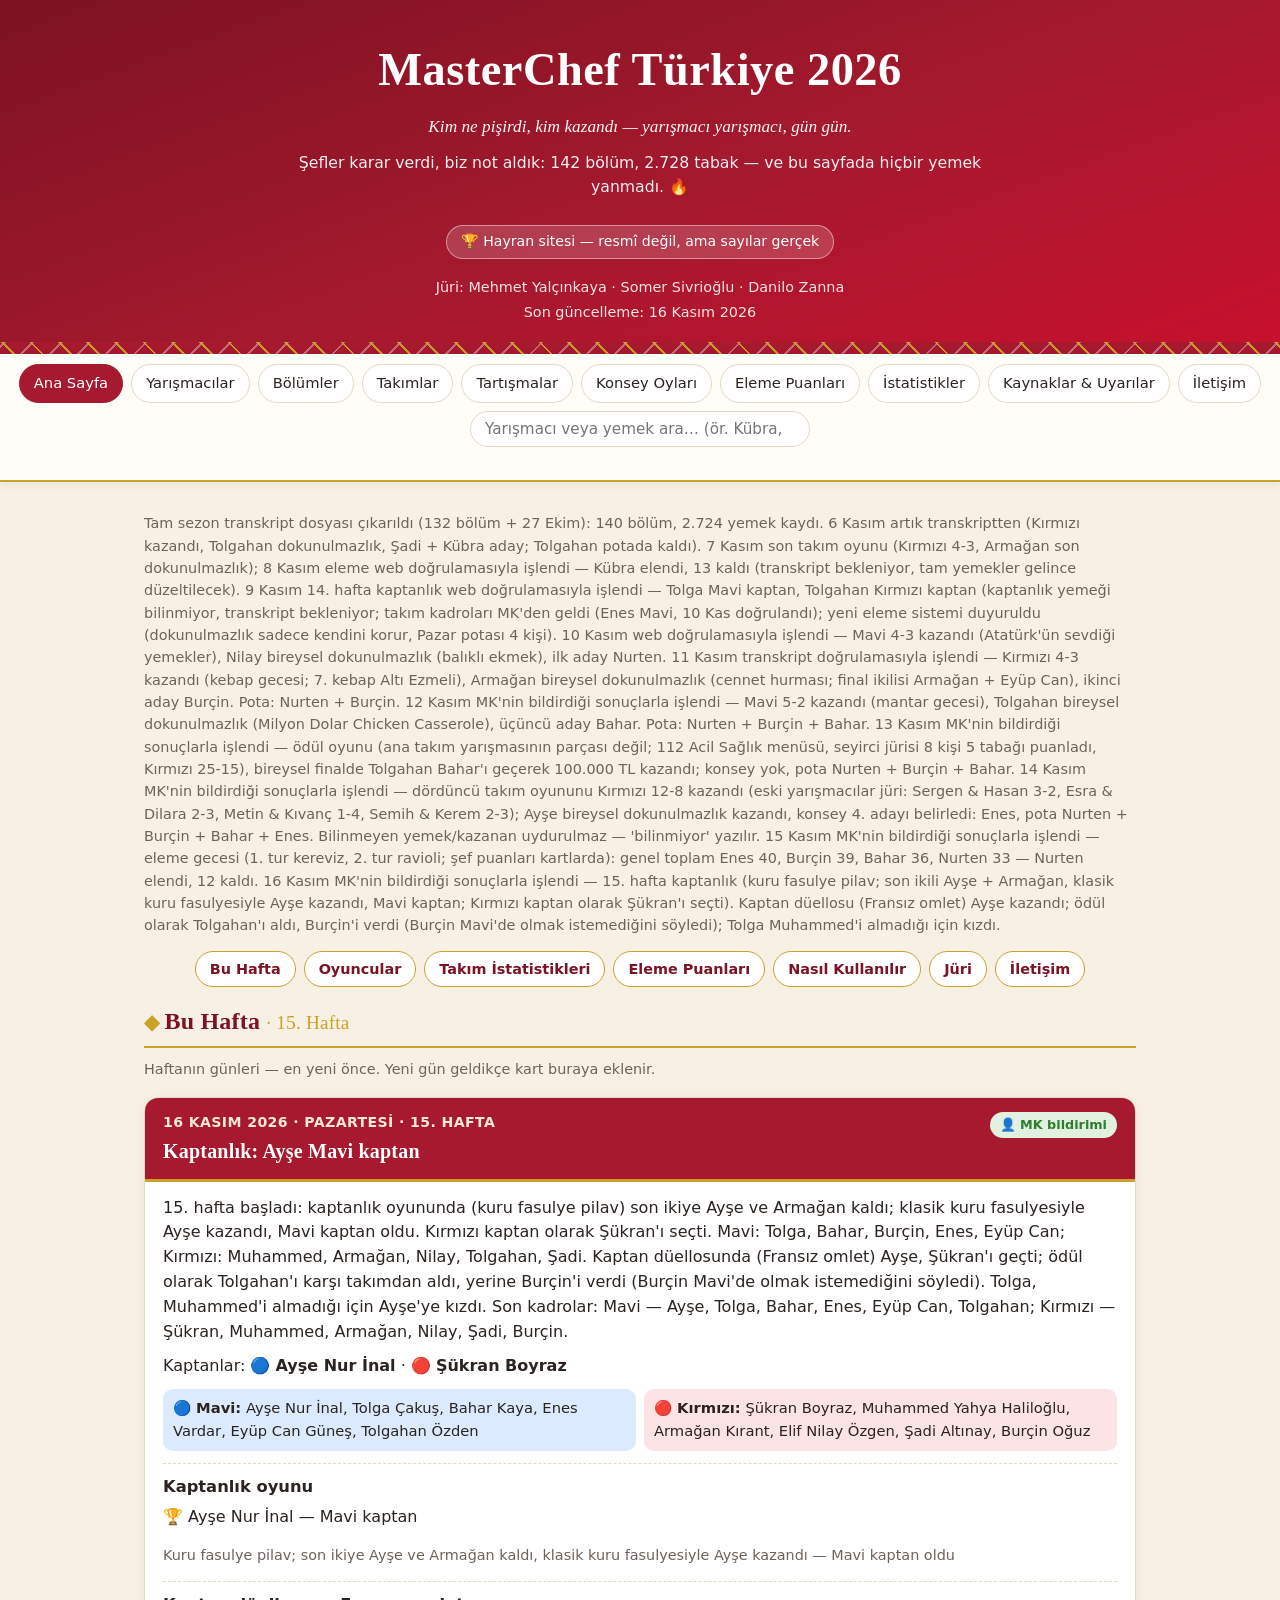
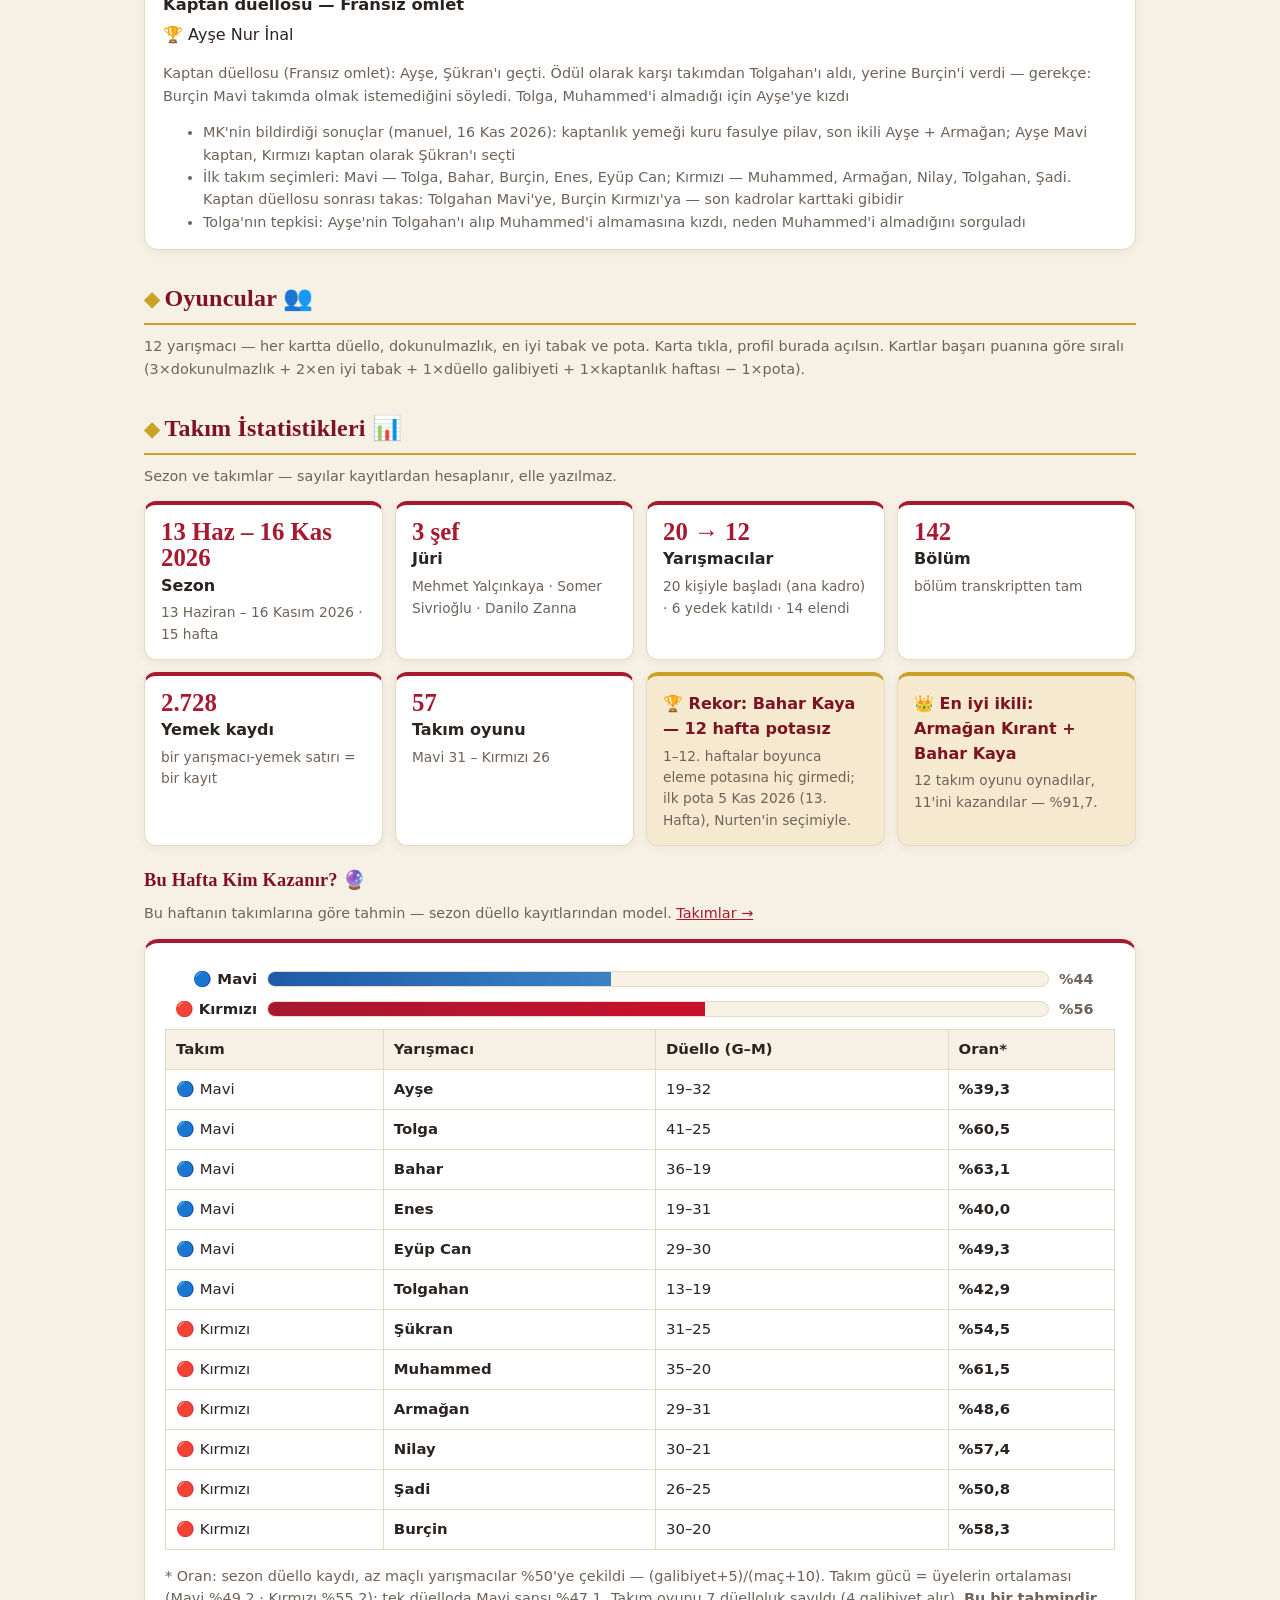
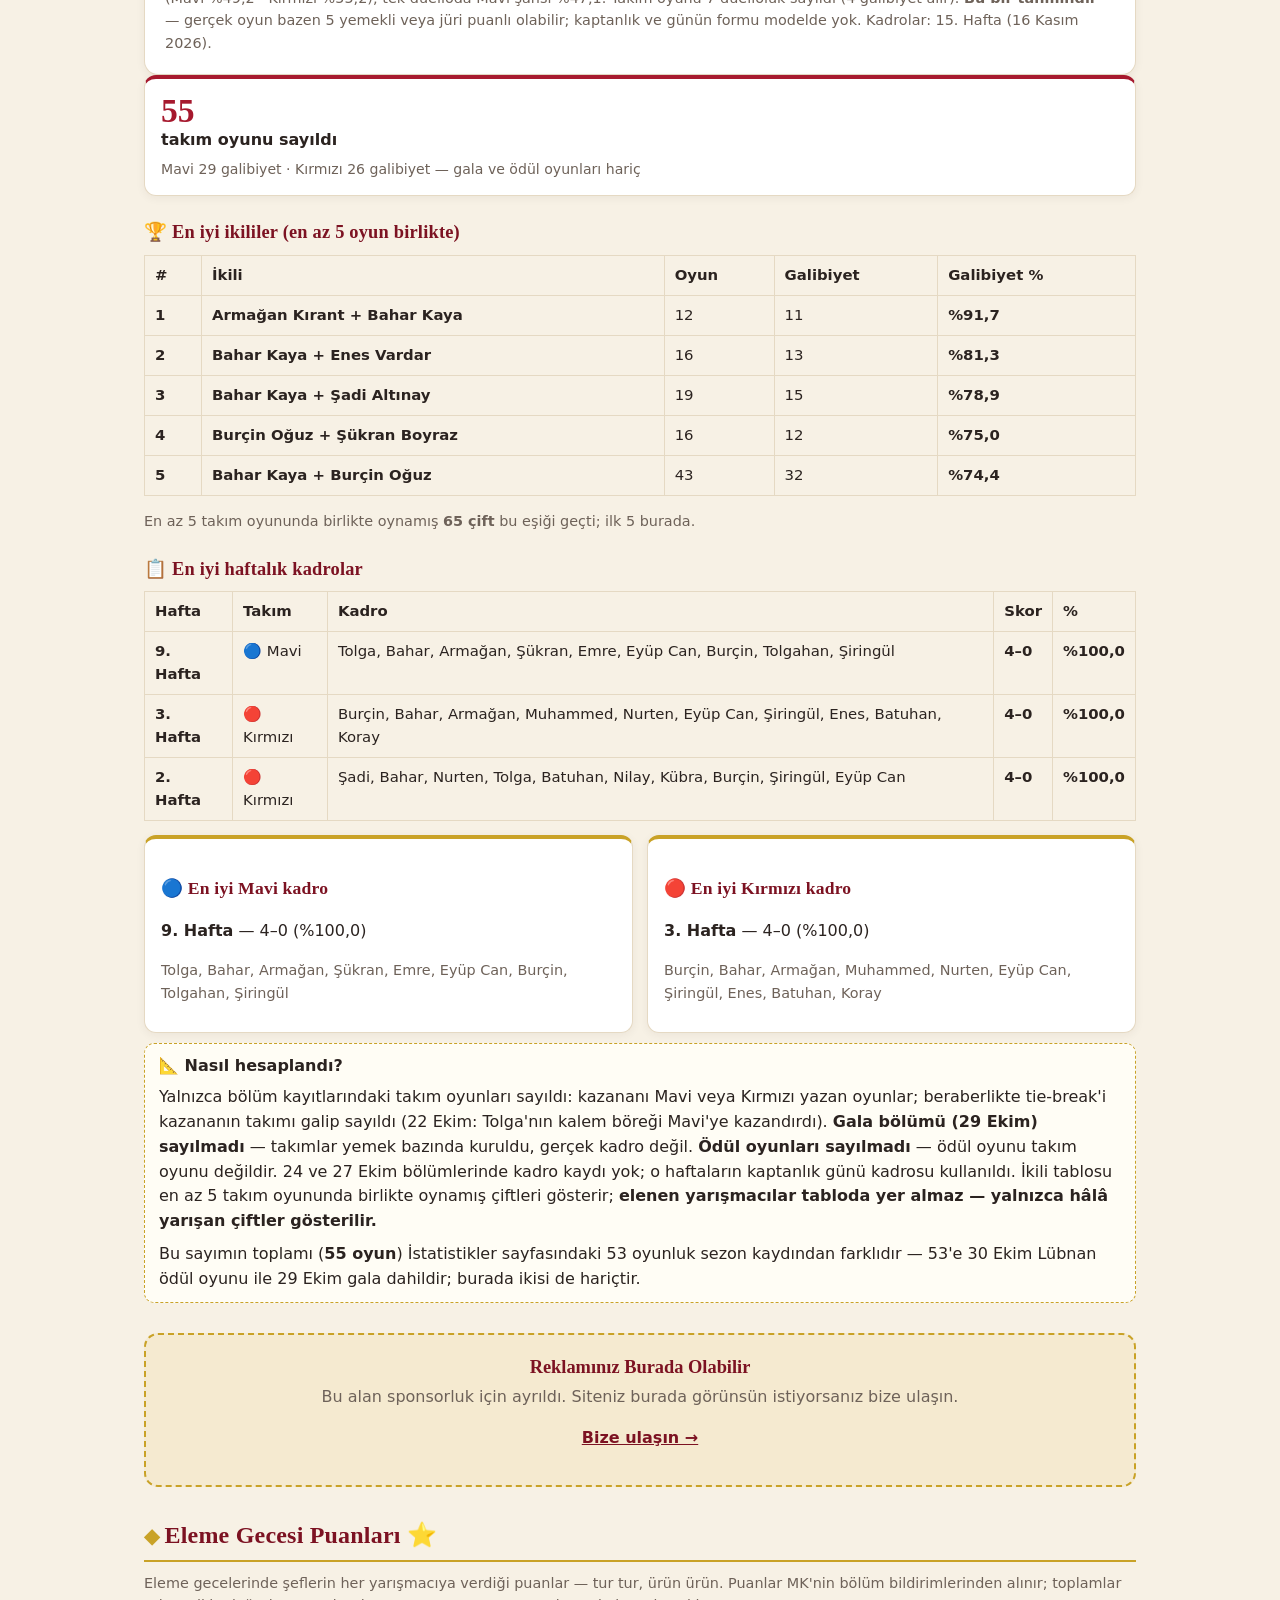
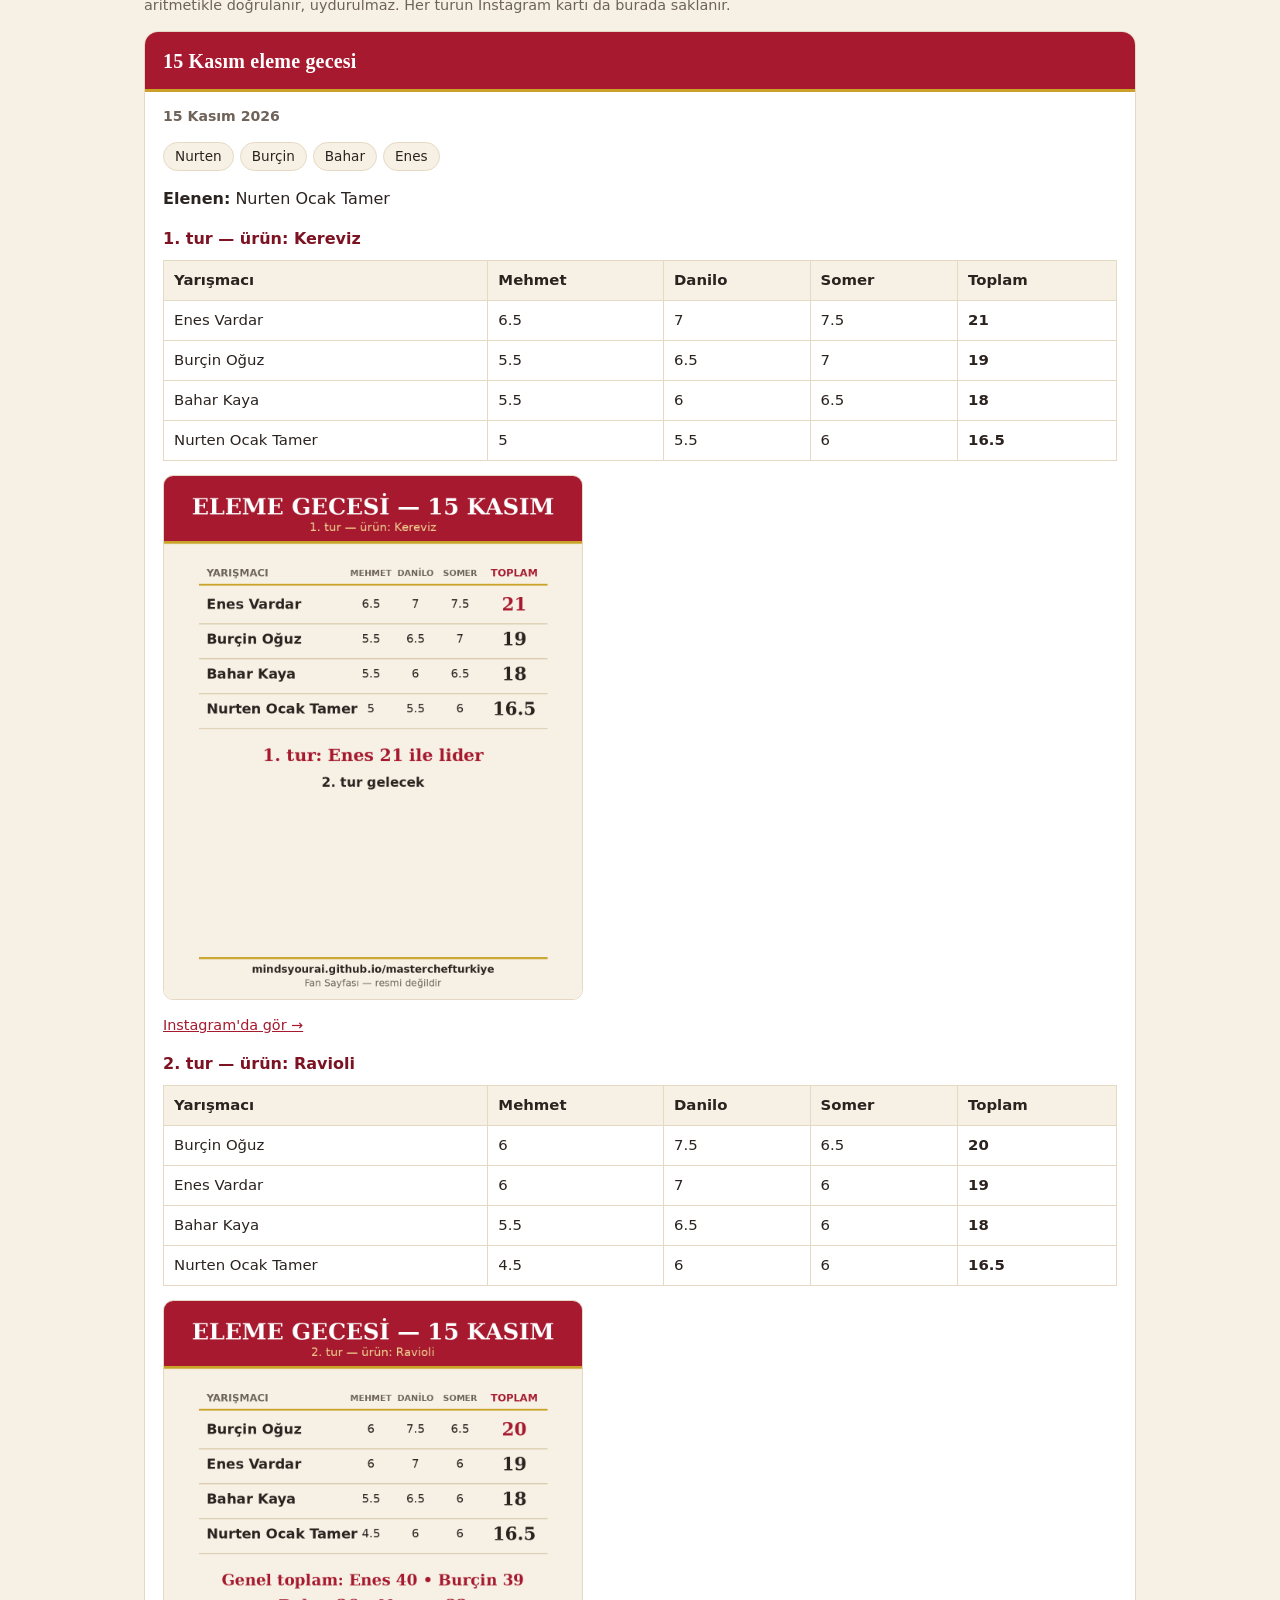
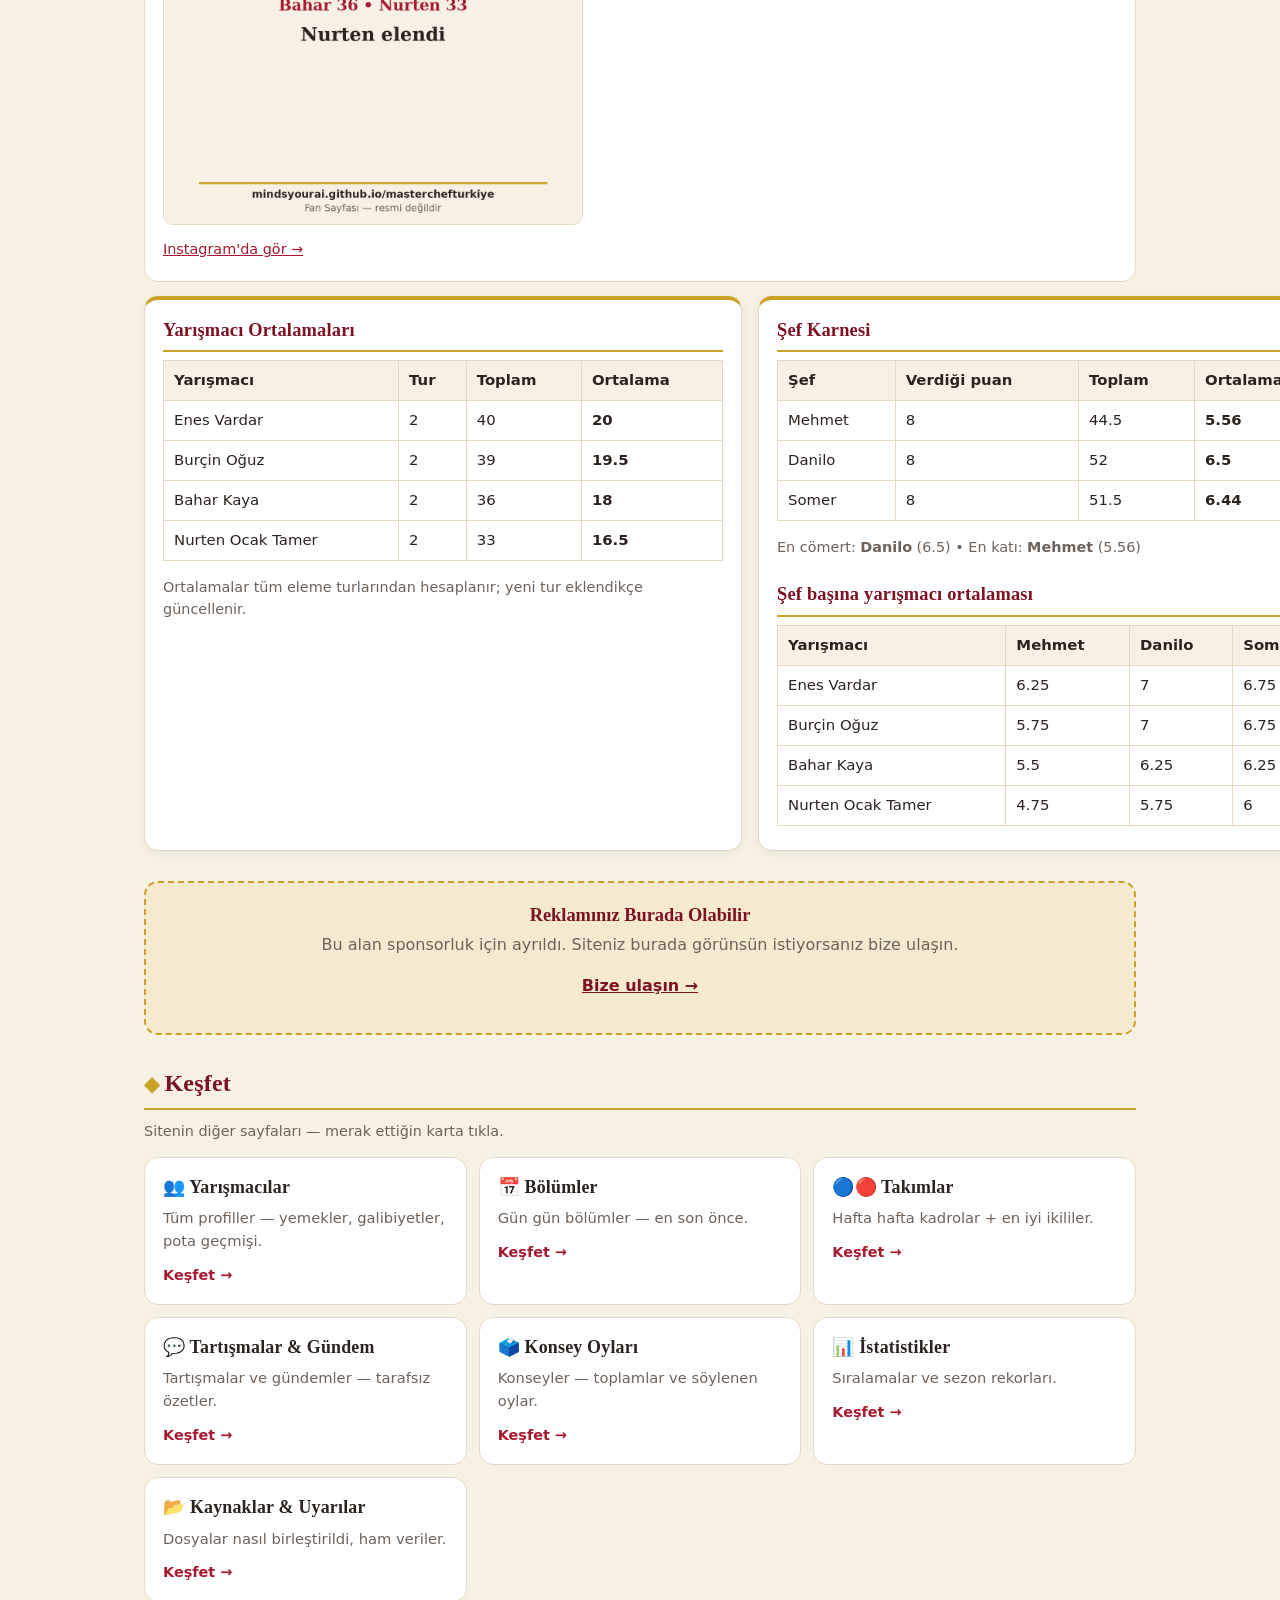
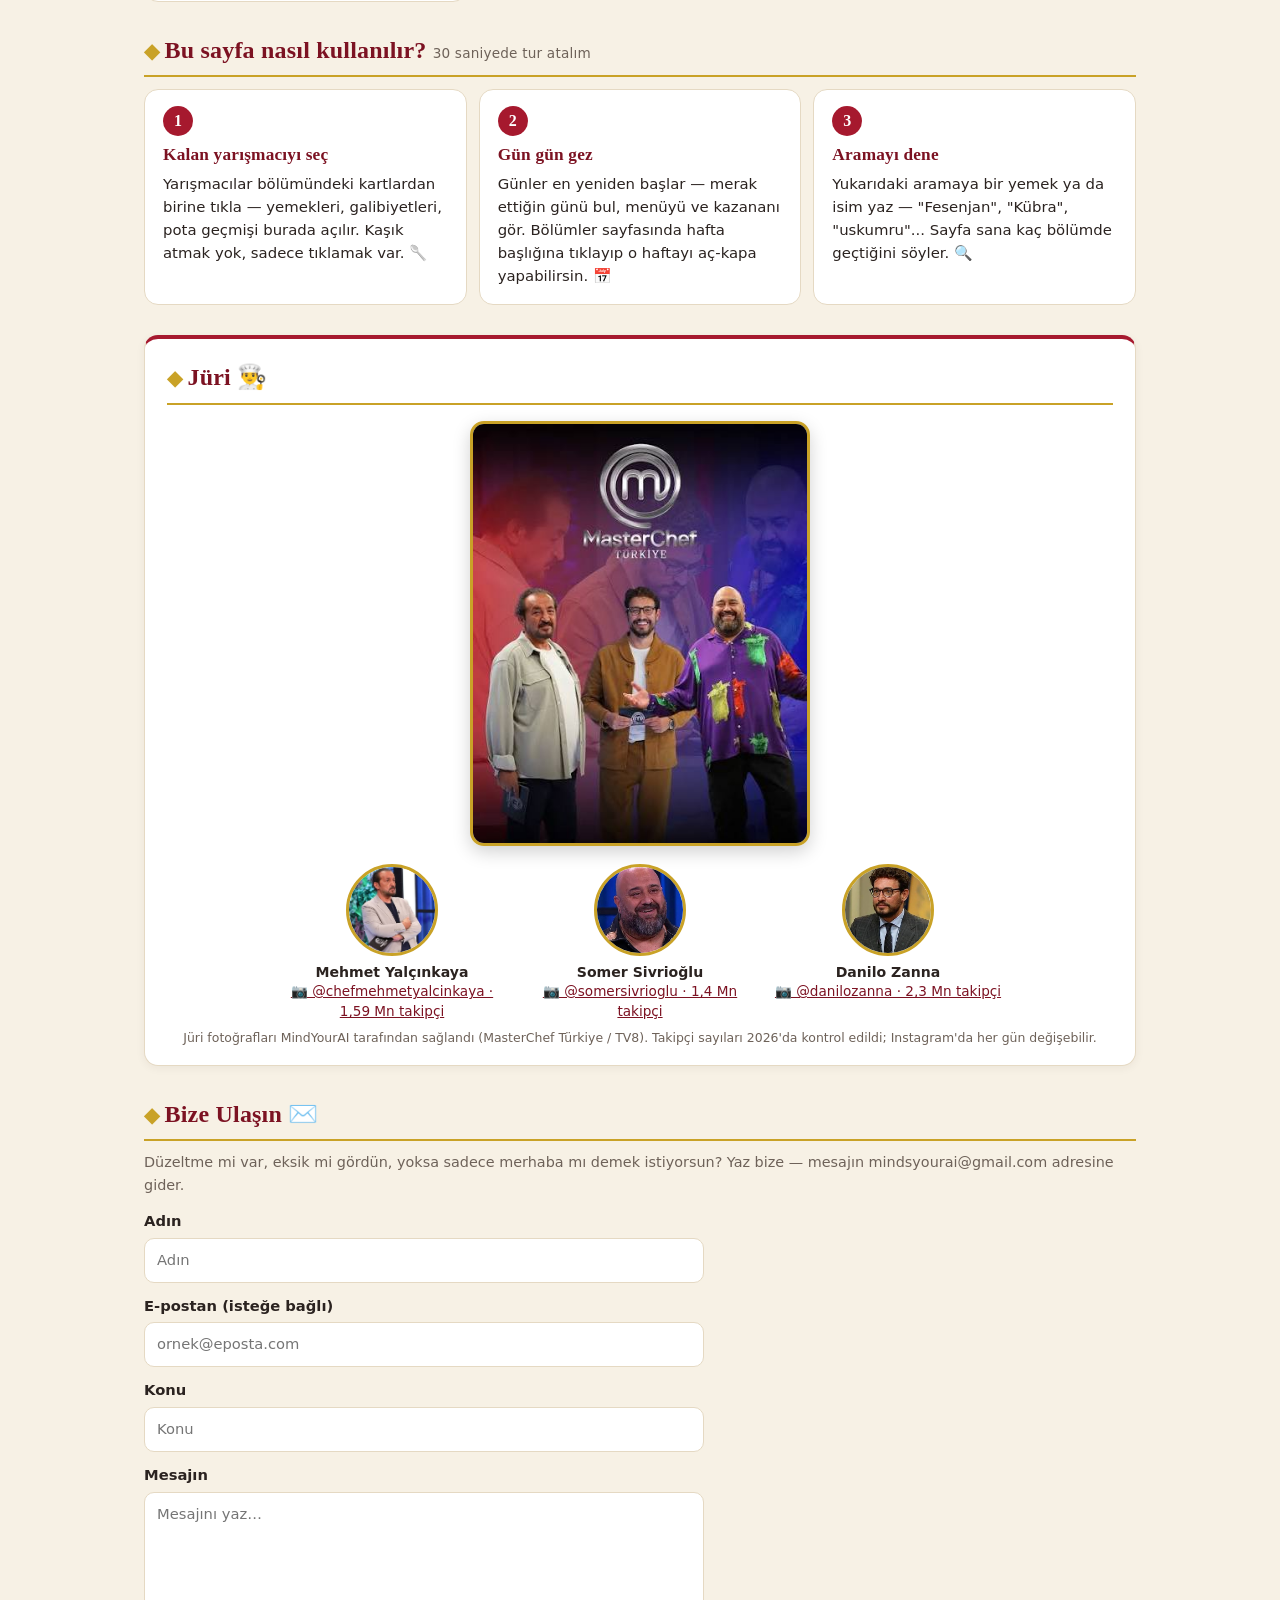
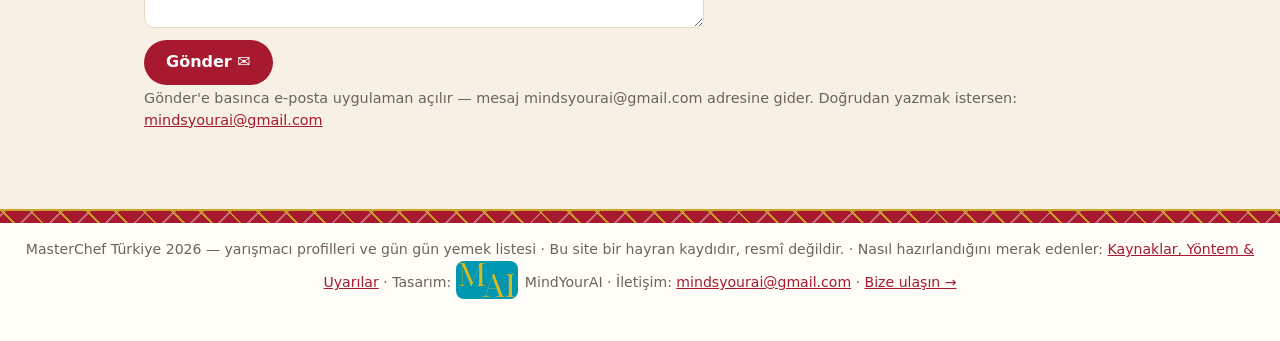
==== index.html @ f842344a "Homepage: three parts — current-week cards, player cards (one per player), team stats" ====
<!DOCTYPE html>
<html lang="tr">
<head>
<meta charset="UTF-8">
<meta name="viewport" content="width=device-width, initial-scale=1.0">
<title>MasterChef Türkiye 2026 — Ana Sayfa</title>
<meta name="description" content="MasterChef Türkiye 2026 hayran sitesi: yarışmacı profilleri, gün gün yemek listesi, takım kombinasyonları, tartışmalar, konsey oyları ve istatistikler.">
<link rel="icon" type="image/png" href="images/mindyourai-logo.png">
<link rel="stylesheet" href="styles.css">
</head>
<body>
<header class="hero">
  <h1>MasterChef Türkiye 2026</h1>
  <p class="tagline">Kim ne pişirdi, kim kazandı — yarışmacı yarışmacı, gün gün.</p>
  <p class="hero-joke">Şefler karar verdi, biz not aldık: 142 bölüm, 2.728 tabak — ve bu sayfada hiçbir yemek yanmadı. 🔥</p>
  <p><span class="fan-badge">🏆 Hayran sitesi — resmî değil, ama sayılar gerçek</span></p>
  <p class="meta">Jüri: Mehmet Yalçınkaya · Somer Sivrioğlu · Danilo Zanna<br><span id="updated">Son güncelleme: 9 Kasım 2026</span></p>
  <div class="kilim" aria-hidden="true"></div>
</header>
<nav class="sticky" aria-label="Sayfa gezinmesi">
  <a href="index.html" class="active">Ana Sayfa</a>
  <a href="yarismacilar.html">Yarışmacılar</a>
  <a href="bolumler.html">Bölümler</a>
  <a href="takimlar.html">Takımlar</a>
  <a href="tartismalar.html">Tartışmalar</a>
  <a href="konsey.html">Konsey Oyları</a>
  <a href="index.html#eleme-section">Eleme Puanları</a>
  <a href="istatistikler.html">İstatistikler</a>
  <a href="kaynaklar.html">Kaynaklar &amp; Uyarılar</a>
  <a href="index.html#iletisim">İletişim</a>
  <input type="search" id="search" placeholder="Yarışmacı veya yemek ara… (ör. Kübra, uskumru, Fesenjan)" aria-label="Yarışmacı veya yemek ara">
  <span class="search-info" id="search-info"></span>
</nav>
<main>
  <p class="note" id="site-note"></p>
  <p class="no-results" id="no-results" hidden>Aradığın şey bulunamadı — ya şefler henüz tatmadı, ya da yazımı farklı. Bir de "uskumru" yazmayı dene, o hep bulunuyor. 🍽️</p>

  <nav class="page-jump" aria-label="Sayfa içi gezinme">
    <a href="#week-current-section">Bu Hafta</a>
    <a href="#players-section">Oyuncular</a>
    <a href="#team-stats-section">Takım İstatistikleri</a>
    <a href="#eleme-section">Eleme Puanları</a>
    <a href="#nasil-kullanilir">Nasıl Kullanılır</a>
    <a href="#juri">Jüri</a>
    <a href="#iletisim">İletişim</a>
  </nav>
  <section id="week-current-section" aria-label="Bu hafta">
    <h2>Bu Hafta <span class="week-label" id="week-current-label"></span></h2>
    <p class="note">Haftanın günleri — en yeni önce. Yeni gün geldikçe kart buraya eklenir.</p>
    <div class="week-row" id="week-current"></div>
  </section>
  <section id="players-section">
    <h2>Oyuncular 👥</h2>
    <p class="note"><span id="players-count">12</span> yarışmacı — her kartta düello, dokunulmazlık, en iyi tabak ve pota. Karta tıkla, profil burada açılsın. Kartlar başarı puanına göre sıralı (3×dokunulmazlık + 2×en iyi tabak + 1×düello galibiyeti + 1×kaptanlık haftası − 1×pota).</p>
    <div class="players-grid" id="players-grid"></div>
    <div id="contestant-detail" class="detail-panel" hidden></div>
  </section>
  <section id="team-stats-section">
    <h2>Takım İstatistikleri 📊</h2>
    <p class="note">Sezon ve takımlar — sayılar kayıtlardan hesaplanır, elle yazılmaz.</p>
    <div class="season-grid" id="season-band-grid"></div>
    <h3>Bu Hafta Kim Kazanır? 🔮</h3>
    <p class="note">Bu haftanın takımlarına göre tahmin — sezon düello kayıtlarından model. <a href="takimlar.html">Takımlar →</a></p>
    <div id="week-prediction"></div>
    <div id="team-combos"></div>
  </section>
  <section class="ad-slot" aria-label="Reklam alanı">
    <p class="ad-title">Reklamınız Burada Olabilir</p>
    <p class="ad-text">Bu alan sponsorluk için ayrıldı. Siteniz burada görünsün istiyorsanız bize ulaşın.</p>
    <p><a class="ad-cta" href="#iletisim">Bize ulaşın →</a></p>
  </section>
  <section id="eleme-section">
    <h2>Eleme Gecesi Puanları ⭐</h2>
    <p class="note">Eleme gecelerinde şeflerin her yarışmacıya verdiği puanlar — tur tur, ürün ürün. Puanlar MK'nin bölüm bildirimlerinden alınır; toplamlar aritmetikle doğrulanır, uydurulmaz. Her turun Instagram kartı da burada saklanır.</p>
    <div id="eleme-nights"></div>
    <div class="eleme-cards" id="eleme-cards">
      <div class="eleme-stat-card" id="eleme-players"></div>
      <div class="eleme-stat-card" id="eleme-chefs"></div>
    </div>
  </section>
  <section class="ad-slot" aria-label="Reklam alanı">
    <p class="ad-title">Reklamınız Burada Olabilir</p>
    <p class="ad-text">Bu alan sponsorluk için ayrıldı. Siteniz burada görünsün istiyorsanız bize ulaşın.</p>
    <p><a class="ad-cta" href="#iletisim">Bize ulaşın →</a></p>
  </section>

  <section id="explore">
    <h2>Keşfet</h2>
    <p class="note">Sitenin diğer sayfaları — merak ettiğin karta tıkla.</p>
    <div class="page-links" id="page-links">
      <a class="page-card" href="yarismacilar.html" data-search="yarışmacılar yarışmacı profil önlük kadro"><h3>👥 Yarışmacılar</h3><p>Tüm profiller — yemekler, galibiyetler, pota geçmişi.</p><span class="page-link-arrow">Keşfet →</span></a>
      <a class="page-card" href="bolumler.html" data-search="bölümler gün gün bölüm hafta menü"><h3>📅 Bölümler</h3><p>Gün gün bölümler — en son önce.</p><span class="page-link-arrow">Keşfet →</span></a>
      <a class="page-card" href="takimlar.html" data-search="takımlar kadro takım kombinasyon ikili mavi kırmızı"><h3>🔵🔴 Takımlar</h3><p>Hafta hafta kadrolar + en iyi ikililer.</p><span class="page-link-arrow">Keşfet →</span></a>
      <a class="page-card" href="tartismalar.html" data-search="tartışmalar gündem kavga"><h3>💬 Tartışmalar &amp; Gündem</h3><p>Tartışmalar ve gündemler — tarafsız özetler.</p><span class="page-link-arrow">Keşfet →</span></a>
      <a class="page-card" href="konsey.html" data-search="konsey oyları oy pusula aday"><h3>🗳️ Konsey Oyları</h3><p>Konseyler — toplamlar ve söylenen oylar.</p><span class="page-link-arrow">Keşfet →</span></a>
      <a class="page-card" href="istatistikler.html" data-search="istatistikler sıralama rekor düello"><h3>📊 İstatistikler</h3><p>Sıralamalar ve sezon rekorları.</p><span class="page-link-arrow">Keşfet →</span></a>
      <a class="page-card" href="kaynaklar.html" data-search="kaynaklar yöntem uyarı sorumluluk veri"><h3>📂 Kaynaklar &amp; Uyarılar</h3><p>Dosyalar nasıl birleştirildi, ham veriler.</p><span class="page-link-arrow">Keşfet →</span></a>
    </div>
  </section>

  <section class="howto" id="nasil-kullanilir" aria-label="Nasıl kullanılır">
    <h2 class="howto-title">Bu sayfa nasıl kullanılır? <span class="howto-sub">30 saniyede tur atalım</span></h2>
    <div class="howto-grid">
      <div class="howto-card"><span class="howto-num">1</span><h3>Kalan yarışmacıyı seç</h3><p>Yarışmacılar bölümündeki kartlardan birine tıkla — yemekleri, galibiyetleri, pota geçmişi burada açılır. Kaşık atmak yok, sadece tıklamak var. 🥄</p></div>
      <div class="howto-card"><span class="howto-num">2</span><h3>Gün gün gez</h3><p>Günler en yeniden başlar — merak ettiğin günü bul, menüyü ve kazananı gör. Bölümler sayfasında hafta başlığına tıklayıp o haftayı aç-kapa yapabilirsin. 📅</p></div>
      <div class="howto-card"><span class="howto-num">3</span><h3>Aramayı dene</h3><p>Yukarıdaki aramaya bir yemek ya da isim yaz — "Fesenjan", "Kübra", "uskumru"... Sayfa sana kaç bölümde geçtiğini söyler. 🔍</p></div>
    </div>
  </section>

  <section id="juri" aria-label="Jüri">
    <h2>Jüri 👨‍🍳</h2>
    <img class="hero-poster" src="images/masterchef-grup.jpg" alt="MasterChef Türkiye 2026 — üç jüri üyesi: Mehmet Yalçınkaya, Somer Sivrioğlu ve Danilo Zanna" loading="lazy">
    <div class="judges" aria-label="Jüri">
      <figure class="judge"><img src="images/mehmet-yalcinkaya.jpg" alt="Mehmet Yalçınkaya" loading="lazy"><figcaption>Mehmet Yalçınkaya<span class="judge-note"><a class="insta-link" href="https://www.instagram.com/chefmehmetyalcinkaya" target="_blank" rel="noopener">📷 @chefmehmetyalcinkaya · 1,59 Mn takipçi</a></span></figcaption></figure>
      <figure class="judge"><img src="images/somer-sivrioglu.jpg" alt="Somer Sivrioğlu" loading="lazy"><figcaption>Somer Sivrioğlu<span class="judge-note"><a class="insta-link" href="https://www.instagram.com/somersivrioglu" target="_blank" rel="noopener">📷 @somersivrioglu · 1,4 Mn takipçi</a></span></figcaption></figure>
      <figure class="judge"><img src="images/danilo-zanna.jpg" alt="Danilo Zanna" loading="lazy"><figcaption>Danilo Zanna<span class="judge-note"><a class="insta-link" href="https://www.instagram.com/danilozanna" target="_blank" rel="noopener">📷 @danilozanna · 2,3 Mn takipçi</a></span></figcaption></figure>
    </div>
    <p class="photo-credit">Jüri fotoğrafları MindYourAI tarafından sağlandı (MasterChef Türkiye / TV8). Takipçi sayıları 2026'da kontrol edildi; Instagram'da her gün değişebilir.</p>
  </section>

  <section id="iletisim" aria-label="İletişim">
    <h2>Bize Ulaşın ✉️</h2>
    <p class="note">Düzeltme mi var, eksik mi gördün, yoksa sadece merhaba mı demek istiyorsun? Yaz bize — mesajın mindsyourai@gmail.com adresine gider.</p>
    <form id="contact-form" class="contact-form">
      <label>Adın <input type="text" id="contact-name" required maxlength="80" placeholder="Adın"></label>
      <label>E-postan (isteğe bağlı) <input type="email" id="contact-email" maxlength="120" placeholder="ornek@eposta.com"></label>
      <label>Konu <input type="text" id="contact-subject" required maxlength="120" placeholder="Konu"></label>
      <label>Mesajın <textarea id="contact-message" required rows="5" maxlength="2000" placeholder="Mesajını yaz…"></textarea></label>
      <button type="submit" class="contact-submit">Gönder ✉️</button>
      <p class="note" id="contact-note" hidden></p>
    </form>
    <p class="note">Gönder'e basınca e-posta uygulaman açılır — mesaj mindsyourai@gmail.com adresine gider. Doğrudan yazmak istersen: <a href="mailto:mindsyourai@gmail.com">mindsyourai@gmail.com</a></p>
  </section>
</main>
<footer>
  <div class="kilim" aria-hidden="true"></div>
  <p>MasterChef Türkiye 2026 — yarışmacı profilleri ve gün gün yemek listesi · Bu site bir hayran kaydıdır, resmî değildir. · Nasıl hazırlandığını merak edenler: <a href="kaynaklar.html">Kaynaklar, Yöntem &amp; Uyarılar</a> · Tasarım: <img class="brand-logo" src="images/mindyourai-logo.png" alt="MindYourAI logosu"> MindYourAI · İletişim: <a href="mailto:mindsyourai@gmail.com">mindsyourai@gmail.com</a> · <a href="index.html#iletisim">Bize ulaşın →</a></p>
</footer>
<button type="button" id="to-top" aria-label="Yukarı çık" hidden>↑ Yukarı</button>
<script src="data.js"></script>
<script src="discussions.js"></script>
<script src="votes.js"></script>
<script src="eleme.js"></script>
<script src="app.js"></script>
</body>
</html>
---- styles.css ----
/* MasterChef Türkiye 2026 — Türk dokulu, sıcak, düzenli
   Kırmızı #A6192E · krem #F7F1E5 · kömür #2B2320 · altın #C9A227 */
:root{
  --red:#A6192E; --red2:#C8102E; --red-dark:#7C1222; --cream:#F7F1E5; --cream2:#FDF9F0;
  --ink:#2B2320; --muted:#6E6259; --line:#E5D9C3; --gold:#C9A227; --gold-bg:#F5EAD0;
  --blue:#1D4ED8; --blue-bg:#DBEAFE; --red-bg:#FBE3E6; --green:#2E7D32; --green-bg:#E2F0DF;
  --amber:#8A6D00; --amber-bg:#FBF3D5; --card:#FFFFFF;
}
*{box-sizing:border-box}
body{margin:0;font-family:system-ui,-apple-system,"Segoe UI",Roboto,Arial,sans-serif;background:var(--cream);color:var(--ink);line-height:1.55}
h1,h2,h3{font-family:Georgia,"Times New Roman",serif;color:var(--red-dark);letter-spacing:.2px}
a{color:var(--red)}
.kilim{height:12px;background-color:var(--red);background-image:repeating-linear-gradient(45deg,transparent 0 9px,rgba(201,162,39,.95) 9px 11px,transparent 11px 20px),repeating-linear-gradient(-45deg,transparent 0 9px,rgba(255,255,255,.35) 9px 11px,transparent 11px 20px)}
header.hero{background:linear-gradient(160deg,var(--red-dark),var(--red) 55%,var(--red2));color:#fff;padding:34px 16px 0;text-align:center}
header.hero h1{margin:0;color:#fff;font-size:clamp(1.9rem,5.5vw,2.9rem);letter-spacing:.5px}
header.hero .tagline{margin:8px auto 0;max-width:760px;font-family:Georgia,serif;font-style:italic;font-size:1.08rem;opacity:.96}
header.hero .meta{font-size:.9rem;opacity:.88;margin:12px 0 18px;line-height:1.7}
header.hero .kilim{margin:0 -16px}
nav.sticky{position:sticky;top:0;z-index:20;background:#FFFDF8;border-bottom:2px solid var(--gold);padding:10px 12px;display:flex;flex-wrap:wrap;gap:8px;align-items:center;justify-content:center;box-shadow:0 2px 8px rgba(43,35,32,.08)}
nav.sticky button{border:1px solid var(--line);background:#fff;border-radius:999px;padding:7px 14px;font-size:.92rem;cursor:pointer;font-family:inherit;color:var(--ink)}
nav.sticky button:hover{border-color:var(--red);color:var(--red)}
nav.sticky button.active{background:var(--red);color:#fff;border-color:var(--red)}
nav.sticky input[type="search"]{border:1px solid var(--line);border-radius:999px;padding:8px 14px;font-size:.95rem;min-width:230px;flex:1;max-width:340px;font-family:inherit;background:#fff}
.search-info{width:100%;text-align:center;color:var(--muted);font-size:.85rem;min-height:1.1em}
main{max-width:1020px;margin:0 auto;padding:16px 14px 48px}
h2{margin:38px 0 10px;font-size:1.5rem;border-bottom:2px solid var(--gold);padding-bottom:6px}
h2::before{content:"◆ ";color:var(--gold);font-size:.85em}
h3{margin:20px 0 8px;font-size:1.15rem}
.summary{display:grid;grid-template-columns:repeat(auto-fit,minmax(230px,1fr));gap:12px;margin:18px 0 6px}
.stat{background:var(--card);border:1px solid var(--line);border-top:4px solid var(--red);border-radius:12px;padding:14px 16px}
.stat-num{font-size:2.1rem;font-weight:800;color:var(--red);display:block;line-height:1.1;font-family:Georgia,serif}
.stat-label{font-weight:700}
.stat-names{color:var(--muted);font-size:.88rem;display:block;margin-top:6px}
.note{color:var(--muted);font-size:.9rem}

/* Yarışmacı kartları */
.contestants-grid{display:grid;grid-template-columns:repeat(auto-fill,minmax(250px,1fr));gap:14px;margin-top:14px}
.contestant{background:var(--card);border:1px solid var(--line);border-radius:14px;padding:14px 16px;cursor:pointer;transition:transform .12s ease,box-shadow .12s ease,border-color .12s ease;text-align:left;font-family:inherit;width:100%}
.contestant:hover,.contestant:focus-visible{transform:translateY(-2px);box-shadow:0 6px 18px rgba(43,35,32,.14);border-color:var(--gold);outline:none}
.contestant.selected{border:2px solid var(--red);box-shadow:0 6px 18px rgba(166,25,46,.18)}
.contestant h4{margin:0 0 4px;font-family:Georgia,serif;font-size:1.12rem;color:var(--ink)}
.c-meta{color:var(--muted);font-size:.88rem;margin:4px 0 8px}
.c-stats{display:flex;gap:6px;flex-wrap:wrap;margin:8px 0}
.c-stat{background:var(--cream);border:1px solid var(--line);border-radius:8px;padding:4px 9px;font-size:.83rem}
.c-stat b{color:var(--red)}
.team-chip{display:inline-block;border-radius:999px;padding:2px 10px;font-size:.8rem;font-weight:700}
.team-chip.blue{background:var(--blue-bg);color:#1E40AF}
.team-chip.red{background:var(--red-bg);color:var(--red-dark)}
.contestant .hint{color:var(--muted);font-size:.82rem;margin:8px 0 0}
.contestant-photo{width:100%;height:190px;object-fit:cover;object-position:50% 18%;border-radius:10px;display:block;margin-bottom:10px}
.detail-photo{width:150px;height:190px;object-fit:cover;object-position:50% 18%;border-radius:12px;flex:0 0 auto}
.filter-row{display:flex;gap:8px;flex-wrap:wrap;margin:10px 0}
.filter-row button{border:1px solid var(--line);background:#fff;border-radius:999px;padding:6px 13px;cursor:pointer;font-family:inherit}
.filter-row button.active{background:var(--ink);color:#fff;border-color:var(--ink)}

/* Detay paneli */
.detail-panel{background:#fff;border:2px solid var(--red);border-radius:16px;padding:20px 22px;margin:18px 0;scroll-margin-top:80px}
.detail-panel h3{margin:0 0 4px;font-size:1.5rem}
.detail-head{display:flex;justify-content:space-between;align-items:flex-start;gap:12px;flex-wrap:wrap}
.detail-close{border:1px solid var(--line);background:#fff;border-radius:999px;padding:6px 14px;cursor:pointer;font-family:inherit;font-size:.9rem}
.detail-close:hover{border-color:var(--red);color:var(--red)}
.detail-tiles{display:grid;grid-template-columns:repeat(auto-fit,minmax(120px,1fr));gap:10px;margin:14px 0}
.tile{background:var(--cream);border:1px solid var(--line);border-radius:10px;padding:10px 12px;text-align:center}
.tile b{display:block;font-size:1.5rem;color:var(--red);font-family:Georgia,serif;line-height:1.1}
.tile span{font-size:.83rem;color:var(--muted)}
.detail-panel h4{margin:18px 0 6px;font-family:Georgia,serif;color:var(--red-dark);font-size:1.08rem;border-bottom:1px solid var(--line);padding-bottom:4px}
.record{border-left:4px solid var(--gold);background:var(--gold-bg);padding:10px 12px;border-radius:0 10px 10px 0;margin:10px 0;font-size:.95rem}
.timeline{list-style:none;margin:8px 0;padding:0}
.timeline li{padding:6px 0 6px 16px;border-left:3px solid var(--gold);margin-left:4px;position:relative}
.timeline li::before{content:"";position:absolute;left:-7px;top:12px;width:11px;height:11px;border-radius:50%;background:var(--red);border:2px solid #fff;box-shadow:0 0 0 1px var(--red)}
.timeline .t-date{font-weight:700;color:var(--red-dark);font-size:.9rem}
ul.wins-list,ul.dish-profile-list{margin:8px 0;padding-left:20px}
ul.wins-list li,ul.dish-profile-list li{margin:6px 0;font-size:.95rem}
.dish-date{color:var(--muted);font-size:.85rem}

/* Bölümler */
.ep{background:var(--card);border:1px solid var(--line);border-radius:14px;padding:16px 18px;margin:14px 0;scroll-margin-top:70px}
.ep-head{display:flex;justify-content:space-between;align-items:flex-start;gap:10px;flex-wrap:wrap}
.ep-date{color:var(--muted);font-size:.88rem;font-weight:600;text-transform:uppercase;letter-spacing:.4px}
.ep h3{margin:2px 0 0;font-size:1.2rem;color:var(--ink)}
.ep-summary{margin:10px 0}
.badge{display:inline-block;border-radius:999px;padding:3px 10px;font-size:.8rem;font-weight:700;white-space:nowrap}
.badge-t{background:var(--green-bg);color:var(--green)}
.badge-w{background:var(--amber-bg);color:var(--amber)}
.badge-q{background:var(--amber-bg);color:var(--amber)}
.badge-out{background:#E8E0D2;color:#5B5347}
.badge-gold{background:var(--gold-bg);color:#7A5E00}
.captains{margin:8px 0}
.teams{display:grid;grid-template-columns:1fr 1fr;gap:8px;margin:10px 0}
.team{border-radius:10px;padding:8px 10px;font-size:.92rem}
.team-blue{background:var(--blue-bg)}
.team-red{background:var(--red-bg)}
.game,.immunity{border-top:1px dashed var(--line);margin-top:12px;padding-top:10px}
.game h4,.immunity h4{margin:0 0 6px;font-size:1.02rem}
.dur{color:var(--muted);font-weight:400;font-size:.88rem}
.winner-line{margin:6px 0}
.score{color:var(--muted);font-size:.88rem}
.result{color:var(--green);font-weight:600}
.rank{color:var(--red);font-weight:700}
.table-wrap{overflow-x:auto;margin:8px 0}
table.dish-table{width:100%;border-collapse:collapse;font-size:.93rem;min-width:560px}
table.dish-table th,table.dish-table td{border:1px solid var(--line);padding:8px 10px;text-align:left;vertical-align:top}
table.dish-table th{background:var(--cream)}
ul.dish-list{margin:8px 0;padding-left:20px}
ul.dish-list li{margin:7px 0}
.candidates,.pot,.eliminated{margin:8px 0}
.eliminated{color:var(--red);font-weight:600}
.ep-notes{color:var(--muted);font-size:.9rem;margin:8px 0 0}
details.week-group{margin:14px 0}
details.week-group>summary{cursor:pointer;font-family:Georgia,serif;font-size:1.18rem;color:var(--red-dark);padding:10px 14px;background:#fff;border:1px solid var(--line);border-radius:12px;list-style:none}
details.week-group>summary::-webkit-details-marker{display:none}
details.week-group>summary::before{content:"▸ ";color:var(--gold)}
details.week-group[open ]>summary::before{content:"▾ ";color:var(--gold)}
details.week-group>summary:hover{border-color:var(--gold)}

/* Takımlar */
.teams-grid{display:grid;grid-template-columns:1fr 1fr;gap:8px;margin:10px 0}
.team-col{border-radius:10px;padding:10px 12px}
.team-col h4{margin:0 0 8px;font-size:1rem}
.team-roster{list-style:none;margin:0;padding:0;display:flex;flex-wrap:wrap;gap:6px}
.team-member{border:1px solid var(--line);background:#fff;border-radius:999px;padding:4px 11px;font-size:.88rem;cursor:pointer;font-family:inherit;color:var(--ink)}
.team-member:hover{border-color:var(--red);color:var(--red)}
.team-member.captain{border-color:var(--gold);background:var(--gold-bg);font-weight:700}
.captain-badge{font-size:.8rem;color:#7A5E00}

/* Tartışmalar */
.discussion{background:#fff;border:1px solid var(--line);border-left:5px solid var(--red);border-radius:12px;padding:14px 18px;margin:14px 0}
.discussion.gundem{border-left-color:var(--gold)}
.discussion h3{margin:0 0 4px;font-size:1.15rem;color:var(--ink)}
.disc-date{color:var(--muted);font-size:.88rem;font-weight:600}
.chips{display:flex;gap:6px;flex-wrap:wrap;margin:8px 0}
.chip{background:var(--cream);border:1px solid var(--line);border-radius:999px;padding:3px 11px;font-size:.85rem}
.disc-source{color:var(--muted);font-size:.85rem;margin:8px 0 0}
.kind-tag{display:inline-block;border-radius:999px;padding:2px 10px;font-size:.78rem;font-weight:700;margin-left:8px;vertical-align:middle}
.kind-tag.tartisma{background:var(--red-bg);color:var(--red-dark)}
.kind-tag.gundem{background:var(--gold-bg);color:#7A5E00}

/* Konsey Oyları */
.vote-ep{background:#fff;border:1px solid var(--line);border-left:5px solid var(--red);border-radius:12px;padding:16px 18px;margin:14px 0}
.vote-ep h3{margin:2px 0 0;font-size:1.2rem;color:var(--ink)}
.vote-ep h4{margin:16px 0 8px;font-family:Georgia,serif;color:var(--red-dark);font-size:1.08rem;border-bottom:1px solid var(--line);padding-bottom:4px}
.vote-bars{margin:8px 0}
.vote-bar-row{display:flex;align-items:center;gap:10px;margin:7px 0;font-size:.93rem}
.vote-bar-name{width:92px;text-align:right;font-weight:700;flex:none}
.vote-bar-track{flex:1;background:var(--cream);border:1px solid var(--line);border-radius:999px;height:16px;overflow:hidden}
.vote-bar-fill{display:block;height:100%;background:linear-gradient(90deg,var(--red),var(--red2))}
.vote-bar-row.top .vote-bar-fill{background:linear-gradient(90deg,var(--gold),#D4AF37)}
.vote-bar-row.top .vote-bar-name{color:var(--red)}
.vote-bar-count{width:56px;flex:none;color:var(--muted);font-size:.9rem}
.ballot-chips{display:flex;gap:6px;flex-wrap:wrap;margin:8px 0}
.ballot-chip{background:var(--gold-bg);border:1px solid var(--gold);border-radius:999px;padding:4px 11px;font-size:.88rem}
.ballot-chip .conf{color:var(--muted);font-size:.78rem}
.ballot-chip.unknown{background:var(--cream);border:1px dashed var(--line);color:var(--muted)}
.vote-post{border:1px dashed var(--gold);background:#FFFDF5;border-radius:10px;padding:10px 14px;margin:10px 0}
.vote-post h4{margin:0 0 6px;border-bottom:none;padding-bottom:0}
.vote-coverage{color:var(--muted);font-size:.88rem;margin:10px 0 0}
.vote-source{color:var(--muted);font-size:.85rem;margin:6px 0 0}
.vote-sub{margin:20px 0 8px}
.vote-sub h3{margin:0 0 4px;font-size:1.15rem}

/* İstatistikler */
.stats-grid{display:grid;grid-template-columns:repeat(auto-fit,minmax(260px,1fr));gap:14px;margin-top:14px}
.stat-board{background:#fff;border:1px solid var(--line);border-top:4px solid var(--gold);border-radius:12px;padding:14px 16px}
.stat-board h3{margin:0 0 8px;font-size:1.1rem}
.stat-board ol{margin:0;padding-left:22px}
.stat-board li{margin:6px 0;font-size:.95rem}
.stat-board li b{color:var(--red)}
.record-card{background:var(--red);color:#fff;border-radius:14px;padding:18px 20px;margin-top:14px}
.record-card h3{color:#fff;margin:0 0 6px}
.record-card p{margin:6px 0;opacity:.96}

footer{border-top:2px solid var(--gold);padding:0 0 28px;text-align:center;color:var(--muted);font-size:.88rem;background:#FFFDF8}
footer .kilim{margin-bottom:16px}
footer p{padding:0 16px}
#sources-section ul{font-size:.95rem}
#sources-section li{margin:5px 0}
/* ---- Kaynaklar & kullanım kolaylığı (Kas 2026) ---- */
html{scroll-behavior:smooth}
@media (prefers-reduced-motion:reduce){html{scroll-behavior:auto}}
.hero-joke{margin:10px auto 0;max-width:720px;font-size:.98rem;opacity:.92}
.hero-joke::before{content:"";display:block}
:focus-visible{outline:3px solid var(--gold);outline-offset:2px}
nav.sticky button:focus-visible,.filter-row button:focus-visible,.detail-close:focus-visible,.team-member:focus-visible{outline:3px solid var(--gold);outline-offset:2px}

/* Nasıl kullanılır */
.howto{margin:0 0 30px}
.howto-title{margin:0 0 4px}
.howto-sub{font-size:.85rem;color:var(--muted);font-family:system-ui,-apple-system,"Segoe UI",Roboto,Arial,sans-serif;font-weight:400}
.howto-grid{display:grid;grid-template-columns:repeat(auto-fit,minmax(240px,1fr));gap:12px;margin-top:12px}
.howto-card{background:var(--card);border:1px solid var(--line);border-radius:14px;padding:16px 18px;transition:transform .12s ease,box-shadow .12s ease}
.howto-card:hover{transform:translateY(-2px);box-shadow:0 6px 18px rgba(43,35,32,.12)}
.howto-card h3{margin:6px 0 4px;font-size:1.08rem}
.howto-card p{margin:0;font-size:.93rem;color:var(--ink)}
.howto-num{display:inline-flex;align-items:center;justify-content:center;width:30px;height:30px;border-radius:50%;background:var(--red);color:#fff;font-weight:800;font-family:Georgia,serif;font-size:1rem}

/* Arama sonucu yok */
.no-results{background:var(--gold-bg);border:1px solid var(--gold);border-radius:12px;padding:14px 18px;margin:16px 0;font-size:.97rem}

/* Kaynaklar & Uyarılar */
.sources-grid{display:grid;grid-template-columns:repeat(auto-fit,minmax(280px,1fr));gap:14px;margin-top:14px}
.source-card{background:var(--card);border:1px solid var(--line);border-top:4px solid var(--gold);border-radius:14px;padding:16px 18px}
.source-card h3{margin:0 0 10px;font-size:1.12rem}
.source-card ol,.source-card ul{margin:0;padding-left:20px;font-size:.93rem}
.source-card li{margin:7px 0}
.source-card p{font-size:.93rem;margin:8px 0}
.source-card a{font-weight:600}

/* Yukarı düğmesi */
#to-top{position:fixed;right:16px;bottom:16px;z-index:30;border:1px solid var(--red);background:var(--red);color:#fff;border-radius:999px;padding:10px 16px;font-size:.9rem;font-weight:700;cursor:pointer;font-family:inherit;box-shadow:0 4px 14px rgba(166,25,46,.35)}
#to-top:hover{background:var(--red-dark)}
#to-top[hidden]{display:none}

/* Kartlara hafif yükselme */
.stat-board{transition:transform .12s ease,box-shadow .12s ease}
.stat-board:hover{transform:translateY(-2px);box-shadow:0 6px 16px rgba(43,35,32,.10)}
.stat{transition:transform .12s ease,box-shadow .12s ease}
.stat:hover{transform:translateY(-2px);box-shadow:0 6px 16px rgba(43,35,32,.10)}

/* ---- Çok sayfalı yapı (Kas 2026) ---- */
nav.sticky a{border:1px solid var(--line);background:#fff;border-radius:999px;padding:7px 14px;font-size:.92rem;cursor:pointer;font-family:inherit;color:var(--ink);text-decoration:none;display:inline-block}
nav.sticky a:hover{border-color:var(--red);color:var(--red)}
nav.sticky a.active{background:var(--red);color:#fff;border-color:var(--red)}
nav.sticky a:focus-visible{outline:3px solid var(--gold);outline-offset:2px}
.fan-badge{display:inline-block;margin:10px auto 0;background:rgba(255,255,255,.16);border:1px solid rgba(255,255,255,.45);border-radius:999px;padding:5px 14px;font-size:.88rem}
/* ---- Bölüm ritmi: bölümler arası eşit boşluk, başlık üstte sıfır ---- */
main>section{margin:0 0 30px}
main>section:first-of-type{margin-top:16px}
main>section>h2:first-child{margin-top:0}
main>section>p.note{margin:2px 0 14px}

/* Ana sayfa keşif kartları */
.page-links{display:grid;grid-template-columns:repeat(auto-fit,minmax(240px,1fr));gap:12px;margin-top:14px}
.page-card{display:block;background:var(--card);border:1px solid var(--line);border-radius:14px;padding:16px 18px;text-decoration:none;color:var(--ink);transition:transform .12s ease,box-shadow .12s ease,border-color .12s ease}
.page-card:hover,.page-card:focus-visible{transform:translateY(-2px);box-shadow:0 6px 18px rgba(43,35,32,.14);border-color:var(--gold);outline:none}
.page-card h3{margin:0 0 6px;font-size:1.12rem;color:var(--ink)}
.page-card p{margin:0 0 10px;font-size:.92rem;color:var(--muted)}
.page-link-arrow{font-weight:700;color:var(--red);font-size:.9rem}

/* Kırmızı kart içindeki bağlantılar okunabilir kalsın */
.record-card a{color:#FFE9A8}
.record-card a:hover{color:#fff}

/* Takım kombinasyonları */
#team-combos .stat{margin:0 0 14px}
#team-combos h3{margin:22px 0 8px}

@media (max-width:640px){
  .teams{grid-template-columns:1fr}
  .teams-grid{grid-template-columns:1fr}
  main{padding:12px 10px 40px}
  .ep{padding:14px}
  .detail-panel{padding:16px}
  nav.sticky input[type="search"]{min-width:0;flex-basis:100%;max-width:none}
  nav.sticky a{padding:6px 11px;font-size:.88rem}
  header.hero{padding:26px 12px 0}
  .day-card .ep-head{padding:12px 14px 10px}
  .day-card .ep-summary,.day-card .captains,.day-card .teams,.day-card .game,.day-card .immunity,.day-card .candidates,.day-card .pot,.day-card .eliminated,.day-card .ep-notes{margin-left:14px;margin-right:14px}
  .eleme-night h3{margin:-14px -14px 12px;padding:12px 14px 10px}
  #juri{padding:16px 14px 14px}
  #week-prediction{padding:16px}
}

/* ---- Ana sayfa: sezon bandı + kalan yarışmacılar (Kas 2026) ---- */
.season-grid{display:grid;grid-template-columns:repeat(auto-fit,minmax(200px,1fr));gap:12px;margin-top:14px}
.season-tile{background:var(--card);border:1px solid var(--line);border-top:4px solid var(--red);border-radius:12px;padding:14px 16px;box-shadow:0 2px 10px rgba(43,35,32,.06)}
.season-num{display:block;font-size:1.55rem;font-weight:800;color:var(--red);font-family:Georgia,serif;line-height:1.15}
.season-label{display:block;font-weight:700;margin-top:2px}
.season-sub{display:block;color:var(--muted);font-size:.86rem;margin-top:4px}
.season-record{border-top:4px solid var(--gold);background:var(--gold-bg)}
.season-record .season-label{color:var(--red-dark)}
.remaining-grid{display:grid;grid-template-columns:repeat(auto-fill,minmax(300px,1fr));gap:16px;margin-top:14px}
.contestant.remaining-card{padding:18px 20px;border-left:5px solid var(--gold)}
.contestant.remaining-card.team-blue{border-left-color:var(--blue)}
.contestant.remaining-card.team-red{border-left-color:var(--red)}
.contestant.remaining-card h4{font-size:1.25rem}
.contestant.remaining-card .team-chip{margin:4px 0 2px}
.remaining-highlight{color:var(--ink);font-size:.88rem;margin:10px 0 0;background:var(--gold-bg);border-radius:8px;padding:8px 10px;text-align:left}
.detail-full-link{margin:8px 0 0;font-size:.92rem}
.detail-full-link a{font-weight:700}
@media (max-width:640px){
  .remaining-grid{grid-template-columns:1fr}
  .season-grid{grid-template-columns:repeat(auto-fit,minmax(160px,1fr))}
}

/* ---- Jüri fotoğrafları + başarı sıralaması (Kas 2026) ---- */
.judges{display:flex;gap:18px;justify-content:center;flex-wrap:wrap;margin:14px 0 4px}
.judge{margin:0;text-align:center;flex:1 1 0;min-width:0;max-width:230px}
.judge img{width:92px;height:92px;object-fit:cover;object-position:50% 25%;border-radius:50%;border:3px solid var(--gold);display:block;margin:0 auto}
.judge-initials{display:flex;align-items:center;justify-content:center;width:92px;height:92px;border-radius:50%;border:3px dashed var(--gold);background:var(--gold-bg);color:var(--red-dark);font-weight:800;font-size:1.5rem;font-family:Georgia,serif;margin:0 auto}
.judge figcaption{font-weight:700;font-size:.88rem;margin-top:6px;line-height:1.45}
.judge-note{display:block;font-weight:400;color:var(--muted);font-size:.78rem}
.photo-credit{font-size:.78rem;color:var(--muted);margin:6px 0 0}
.photo-credit a{color:var(--muted)}
.rank-badge{display:inline-block;background:var(--red);color:#fff;font-size:.8rem;font-weight:800;border-radius:999px;padding:1px 8px;margin-right:6px;vertical-align:2px}
.recent-line{font-size:.86rem;color:var(--ink);background:var(--gold-bg);border-radius:8px;padding:7px 10px;margin:10px 0 0;text-align:left}
.hero-poster{display:block;max-width:340px;width:88%;height:auto;margin:16px auto 4px;border-radius:14px;border:3px solid var(--gold);box-shadow:0 6px 18px rgba(0,0,0,.18)}
.contact-form{display:grid;gap:12px;max-width:560px;margin-top:14px}
.contact-form label{display:grid;gap:5px;font-weight:700;font-size:.92rem}
.contact-form input,.contact-form textarea{font:inherit;font-weight:400;padding:10px 12px;border:1px solid var(--line);border-radius:10px;background:#fff;color:var(--ink)}
.contact-submit{justify-self:start;background:var(--red);color:#fff;border:none;border-radius:999px;padding:10px 22px;font:inherit;font-weight:800;cursor:pointer}
.contact-submit:hover{background:var(--red-dark)}
@media (max-width:640px){
  .judge img,.judge-initials{width:72px;height:72px}
}

.brand-logo{height:38px;width:auto;vertical-align:-12px;border-radius:8px;margin-right:2px}

.page-jump{display:flex;flex-wrap:wrap;gap:8px;justify-content:center;margin:14px 0 4px}
.page-jump a{color:var(--red-dark);background:#fff;border:1px solid var(--gold);border-radius:999px;padding:6px 14px;font-weight:700;font-size:.9rem;text-decoration:none}
.page-jump a:hover{background:var(--gold-bg)}
.insta-link{font-size:.85rem}
.insta-link a{color:var(--red-dark);font-weight:700;text-decoration:none}
.insta-link a:hover{text-decoration:underline}
p.insta-line{margin:6px 0 0}
.judge-note a{color:var(--red-dark)}

.ad-slot{border:2px dashed var(--gold);border-radius:14px;padding:18px;text-align:center;margin:0 0 30px;background:var(--gold-bg)}
.ad-title{font-family:Georgia,serif;font-weight:800;font-size:1.15rem;color:var(--red-dark);margin:0 0 4px}
.ad-text{color:var(--muted);margin:0 0 8px}
.ad-cta{font-weight:700;color:var(--red-dark)}

.eleme-card{margin:14px 0 4px}
.eleme-card img{max-width:420px;width:100%;height:auto;border:1px solid var(--line);border-radius:10px}
.eleme-card figcaption{margin-top:6px;font-size:.9rem}
.eleme-night h4{margin:16px 0 6px;color:var(--red-dark)}

/* ---- Haftalık gün kartları (Instagram kartı tarzı: kırmızı bant + altın çizgi) ---- */
.week-label{color:var(--gold);font-size:.8em;font-weight:400}
.week-row{margin-top:4px}
.day-card{background:#fff;border:1px solid var(--line);border-radius:14px;overflow:hidden;margin:16px 0;padding:0;box-shadow:0 2px 10px rgba(43,35,32,.06)}
.day-card .ep-head{background:var(--red);padding:14px 18px 12px;border-bottom:3px solid var(--gold)}
.day-card .ep-date{color:#F5EAD0}
.day-card h3{color:#fff;margin:2px 0 0;font-size:1.25rem}
.day-card .ep-summary,.day-card .captains,.day-card .teams,.day-card .game,.day-card .immunity,.day-card .candidates,.day-card .pot,.day-card .eliminated,.day-card .ep-notes{margin-left:18px;margin-right:18px}
.day-card .ep-summary{margin-top:14px}
.day-card .ep-notes{margin-bottom:16px}
.day-card .game,.day-card .immunity{border-top:1px dashed var(--line);margin-top:12px;padding-top:10px}

/* ---- İlk 5 ---- */
.top5-grid{display:grid;grid-template-columns:repeat(auto-fit,minmax(260px,1fr));gap:16px;margin-top:14px}
.top5-card{border-top:5px solid var(--red);padding:18px 20px;position:relative;box-shadow:0 2px 10px rgba(43,35,32,.06)}
.top5-card h4{margin:0 0 10px;padding-bottom:10px;border-bottom:2px solid var(--gold)}
.top5-card:first-child{border-top-color:var(--gold)}
.top5-rank{position:absolute;top:12px;right:16px;font-family:Georgia,serif;font-size:1.6rem;font-weight:800;color:var(--gold)}
.top5-card h4{font-size:1.3rem;padding-right:56px}
.top5-score{display:block;font-family:Georgia,serif;font-size:2.6rem;font-weight:800;color:var(--red);line-height:1.05;margin-top:6px}
.top5-score-label{font-size:.85rem;color:var(--muted);font-weight:700}

/* ---- Eleme kartları: şefler + yarışmacılar ---- */
.eleme-cards{display:grid;grid-template-columns:1fr 1fr;gap:16px;margin-top:14px}
.eleme-stat-card{background:#fff;border:1px solid var(--line);border-top:4px solid var(--gold);border-radius:14px;padding:16px 18px;box-shadow:0 2px 10px rgba(43,35,32,.06)}
.eleme-stat-card h3:first-child{margin-top:0}
.eleme-stat-card h3{border-bottom:2px solid var(--gold);padding-bottom:6px}
.eleme-stat-card h3:not(:first-child){margin-top:22px}
@media (max-width:640px){.eleme-cards{grid-template-columns:1fr}}

/* ---- Jüri (sayfanın altı): kart olarak, kasıtlı ve derli toplu ---- */
#juri{background:var(--card);border:1px solid var(--line);border-top:4px solid var(--red);border-radius:14px;padding:20px 22px 18px;box-shadow:0 2px 10px rgba(43,35,32,.06)}
#juri .judges{margin:18px 0 6px}
#juri .photo-credit{text-align:center}

/* ---- 2. tur: görsel cila (Kas 2026) — IG kart dili her karta ----
   Kırmızı üst bant + altın çizgi + krem zemin; tek kart dili, tek ritim. */

/* Büyük sayılar aynı hizada: tek satır yüksekliği, tek aile */
.stat-num,.season-num{line-height:1.05}

/* Öne çıkan istatistik kartları + istatistik panoları: gün kartıyla aynı gölge */
.stat,.stat-board{box-shadow:0 2px 10px rgba(43,35,32,.06)}

/* Tahmin bloğu: çıplak değil, kırmızı bantlı kart */
#week-prediction{background:#fff;border:1px solid var(--line);border-top:4px solid var(--red);border-radius:14px;padding:18px 20px;box-shadow:0 2px 10px rgba(43,35,32,.06)}
#week-prediction .vote-bars{margin-top:2px}
#week-prediction>.note:last-child{margin-bottom:2px}

/* En iyi ikili (kırmızı kart): altın alt çizgiyle IG diline bağlanır */
#top-pair .record-card{border-bottom:3px solid var(--gold);box-shadow:0 4px 16px rgba(43,35,32,.16)}

/* Eleme gecesi kartları da gün kartı gibi: kırmızı başlık bandı + altın çizgi */
.eleme-night{overflow:hidden}
.eleme-night h3{margin:-16px -18px 12px;background:var(--red);color:#fff;font-size:1.25rem;padding:14px 18px 12px;border-bottom:3px solid var(--gold)}

/* Son kartın alt boşluğu bölüm boşluğuyla çakışmasın */
.week-row .day-card:last-child{margin-bottom:0}
#eleme-nights .eleme-night:last-child{margin-bottom:2px}

/* Eleme kartları dar ekranda erken tek sütuna düşsün (iç tablolar 560px) */
@media (max-width:760px){
  .eleme-cards{grid-template-columns:1fr}
}

/* Çok dar ekran: tahmin çubukları ezilmesin, jüri alt alta dizilsin */
@media (max-width:480px){
  #week-prediction .vote-bar-name{width:76px;font-size:.88rem}
  #week-prediction .vote-bar-count{width:48px;font-size:.85rem}
  #week-prediction{padding:14px}
  .judges{flex-direction:column;align-items:center;gap:22px}
  .judge{flex:0 0 auto;max-width:260px}
  .judge img,.judge-initials{width:92px;height:92px}
}
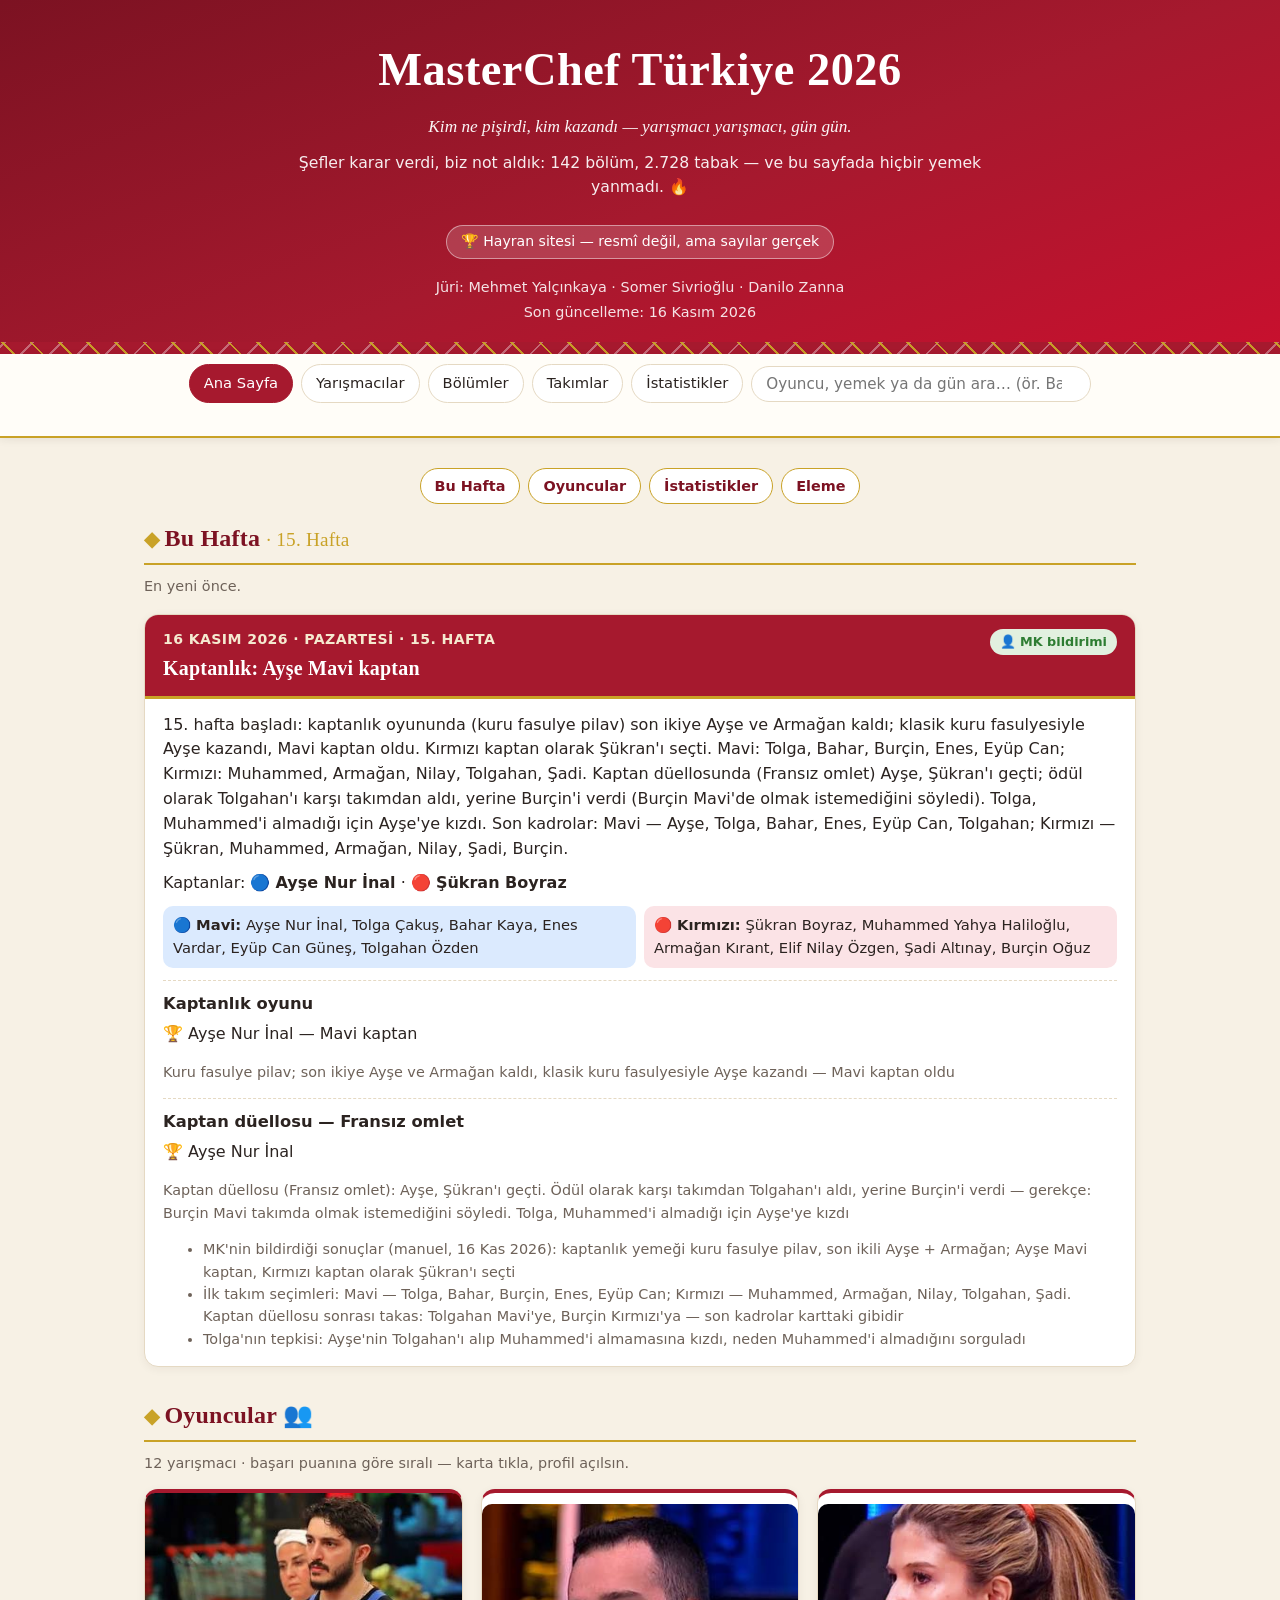
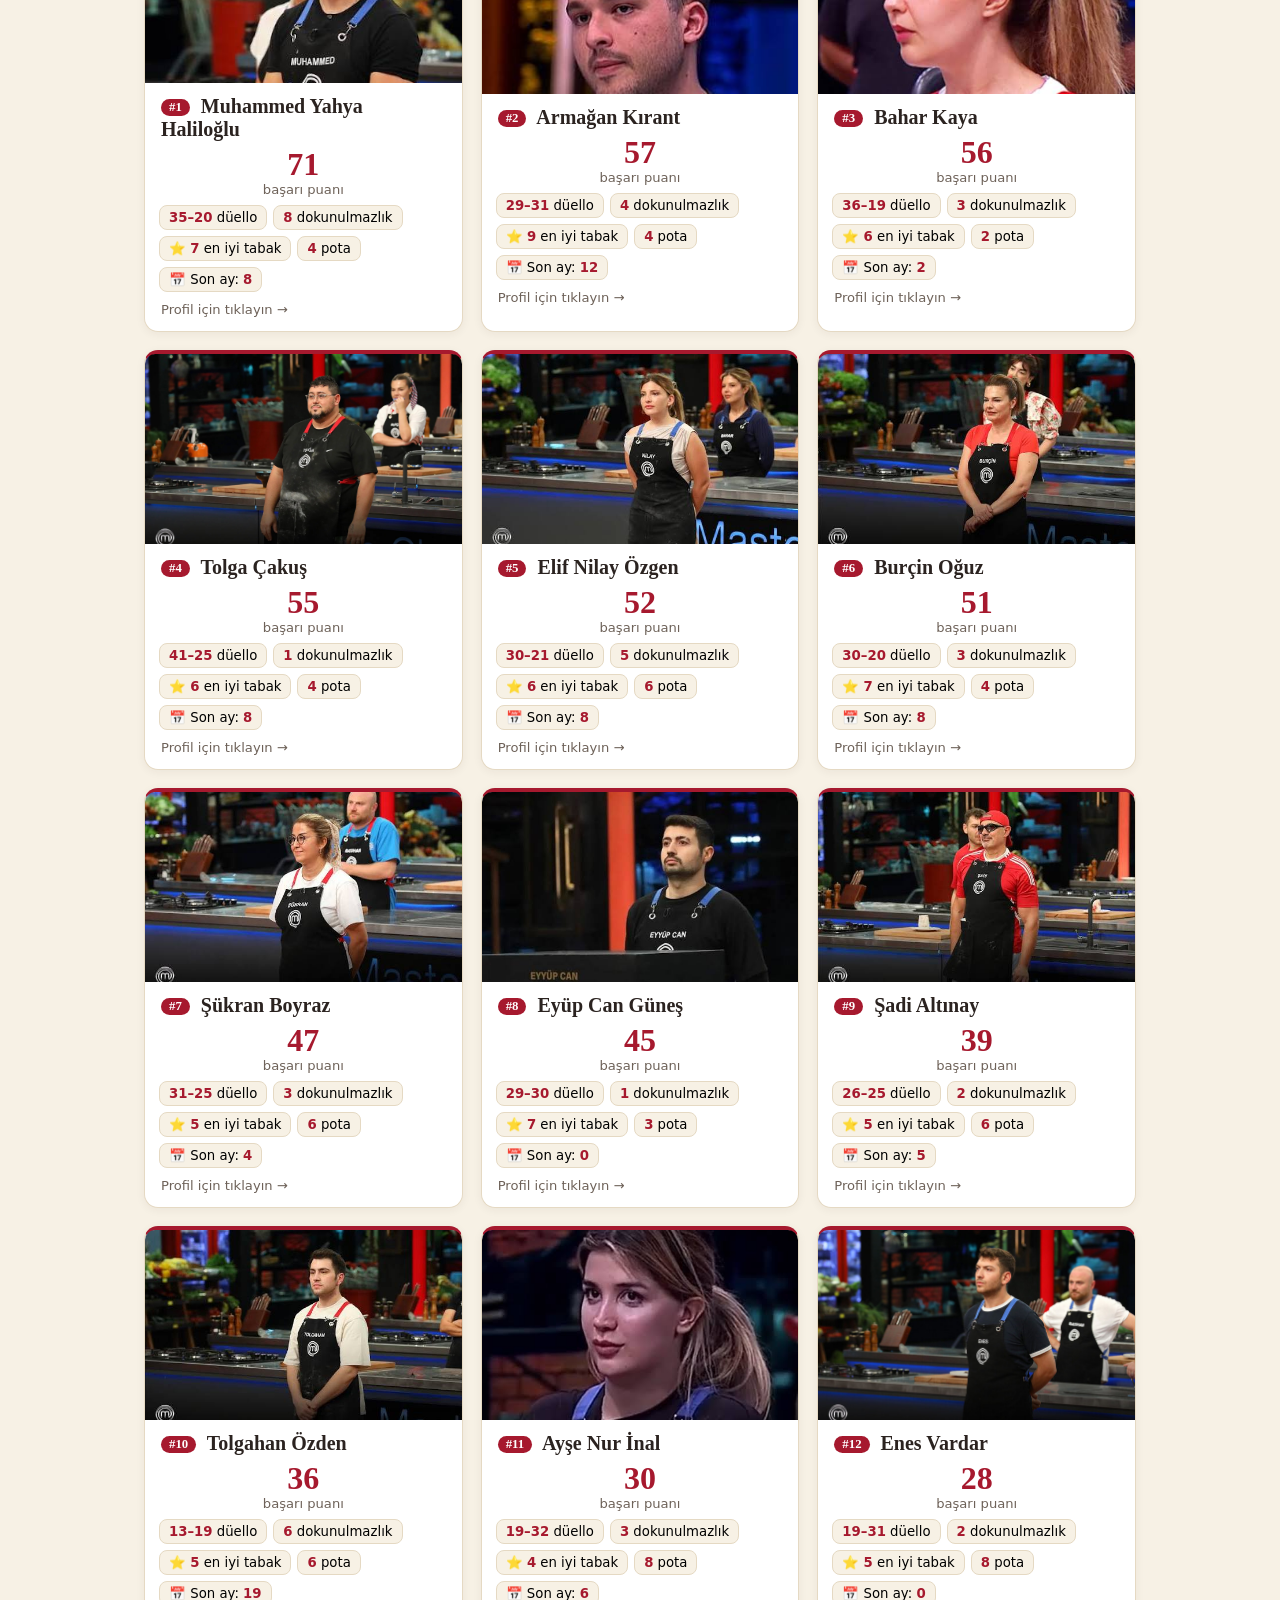
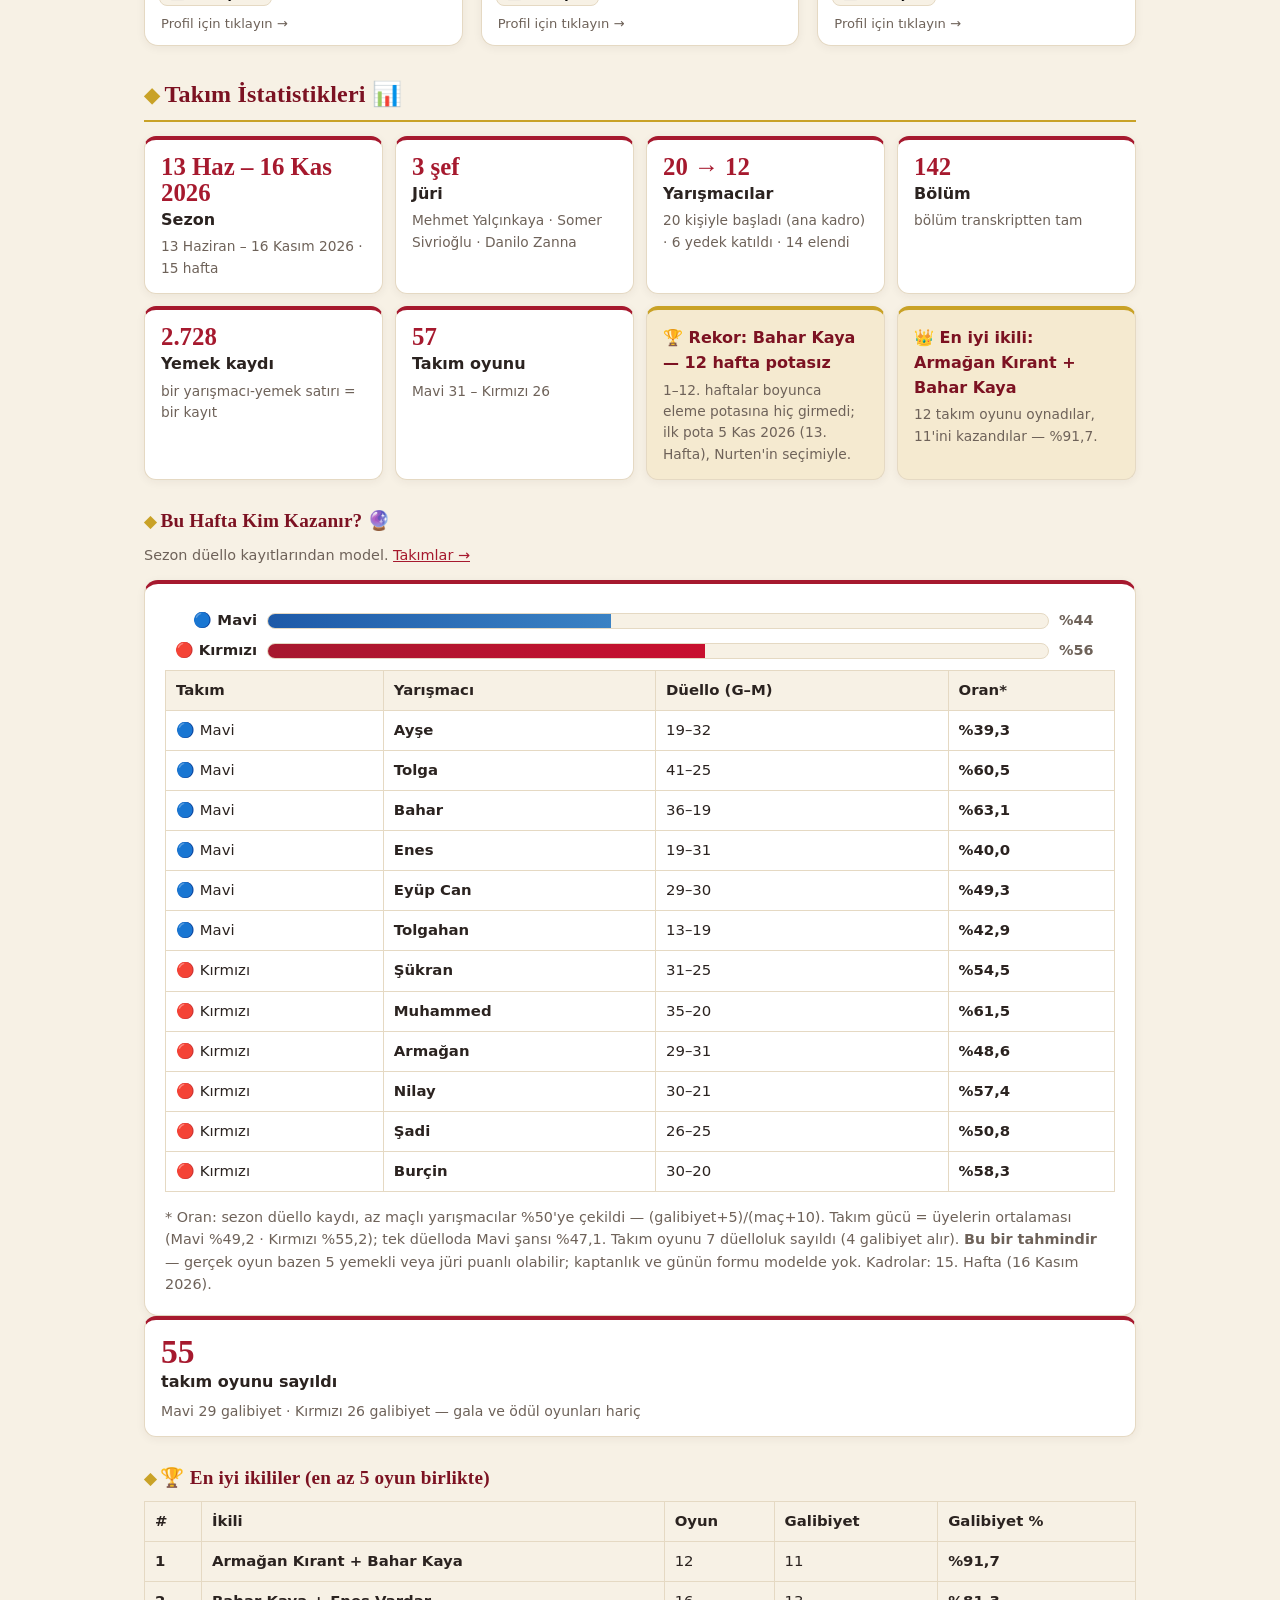
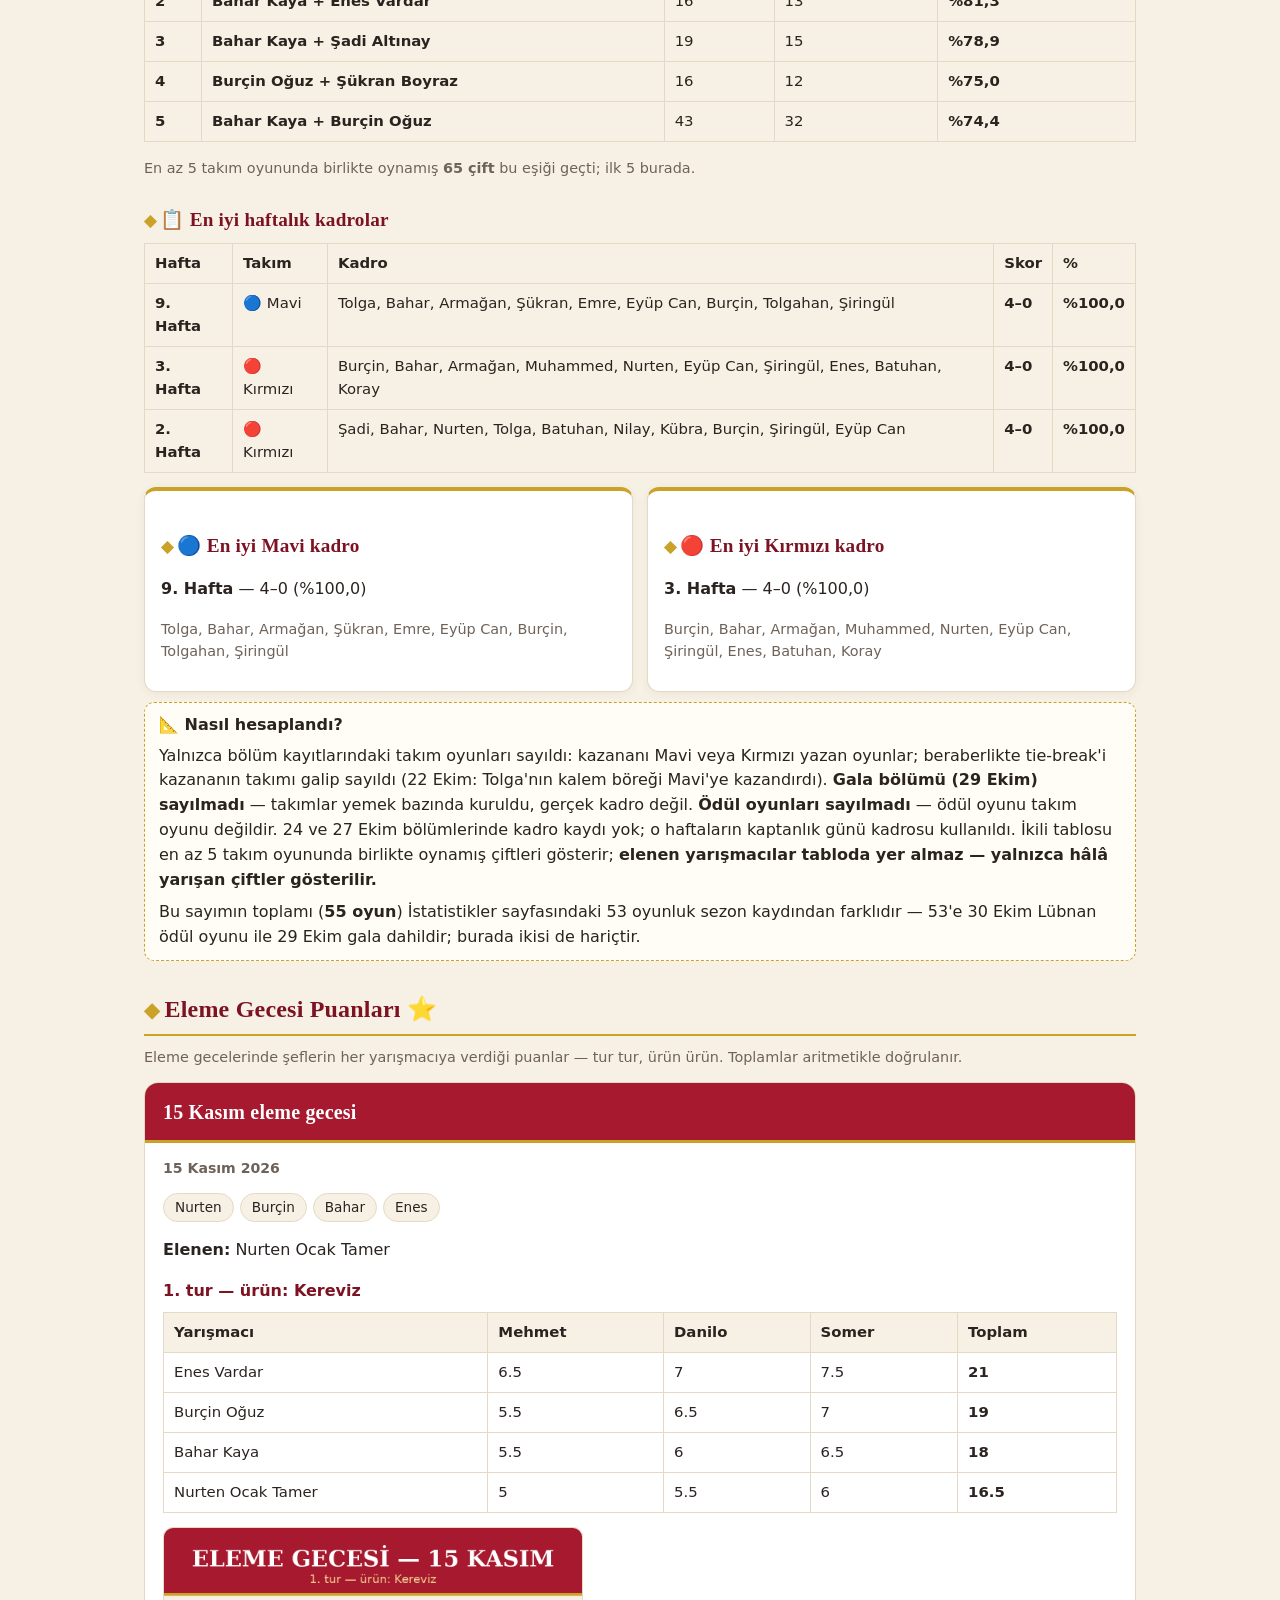
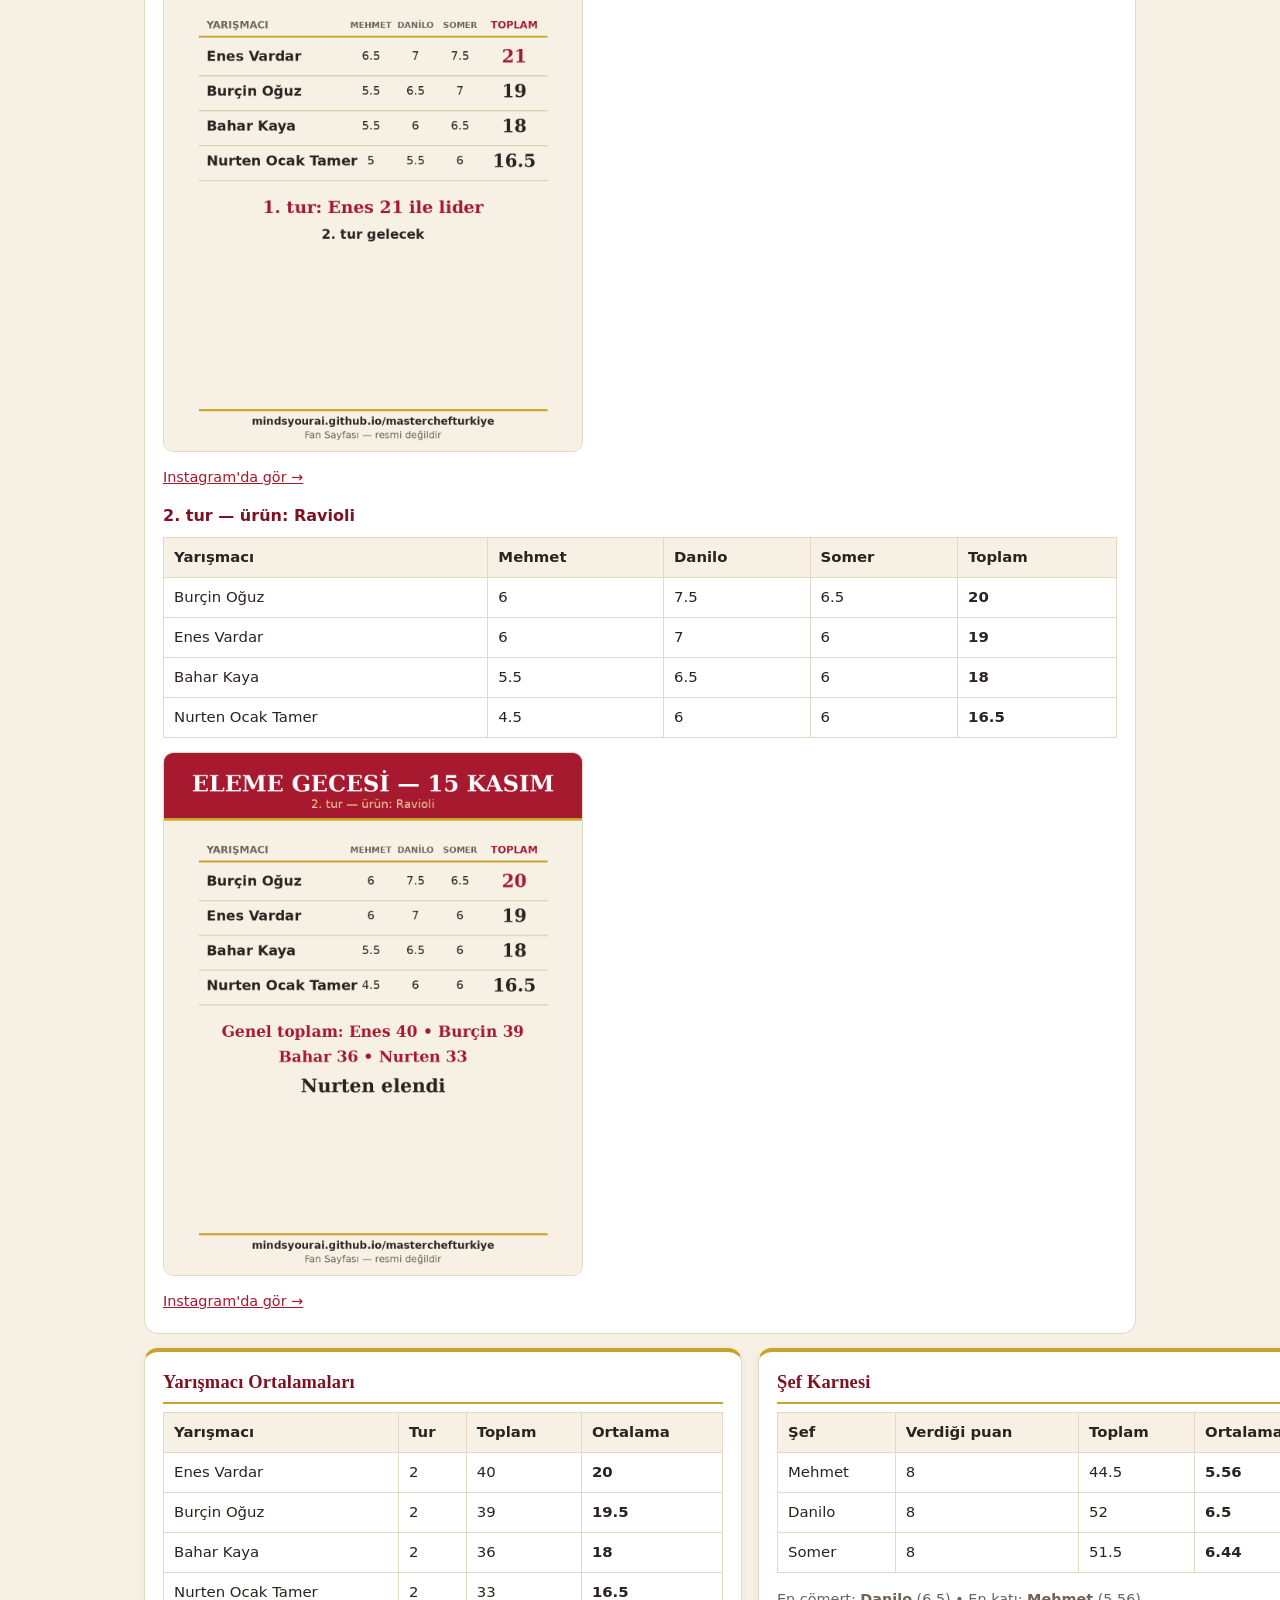
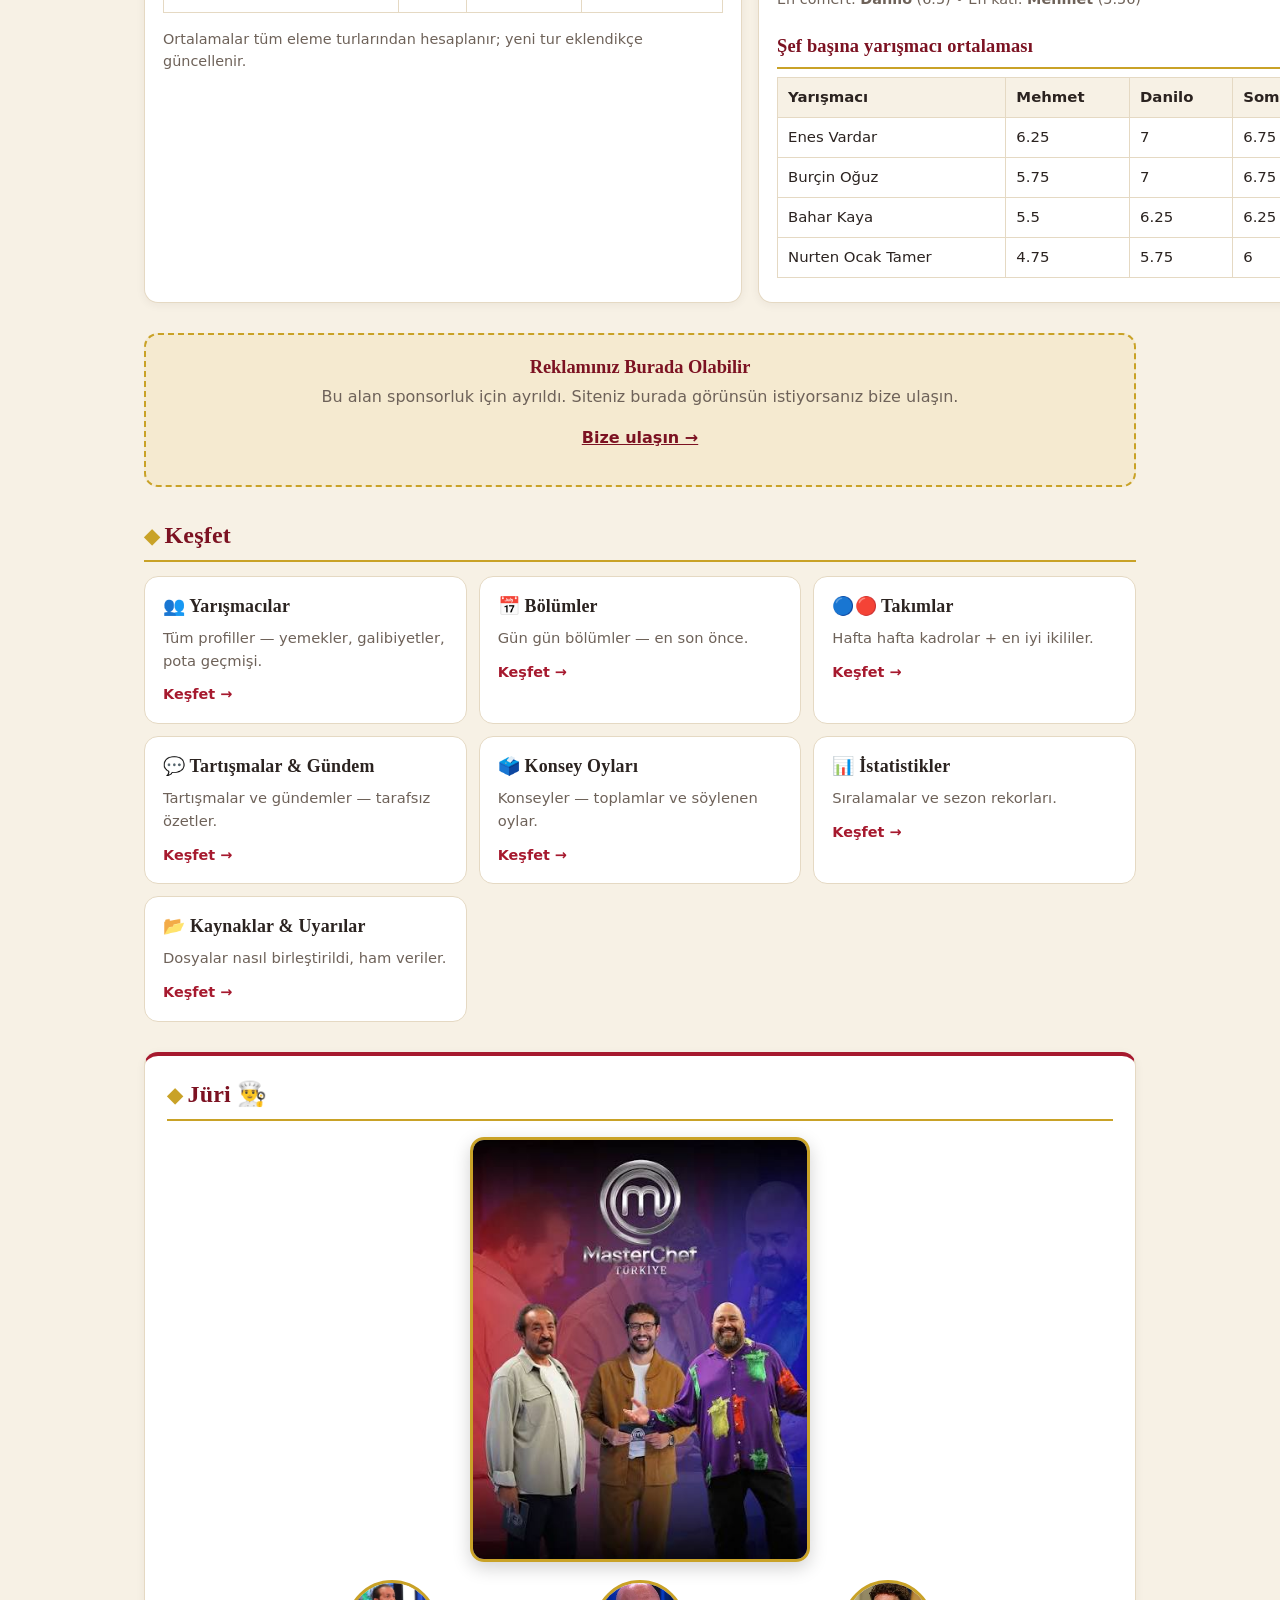
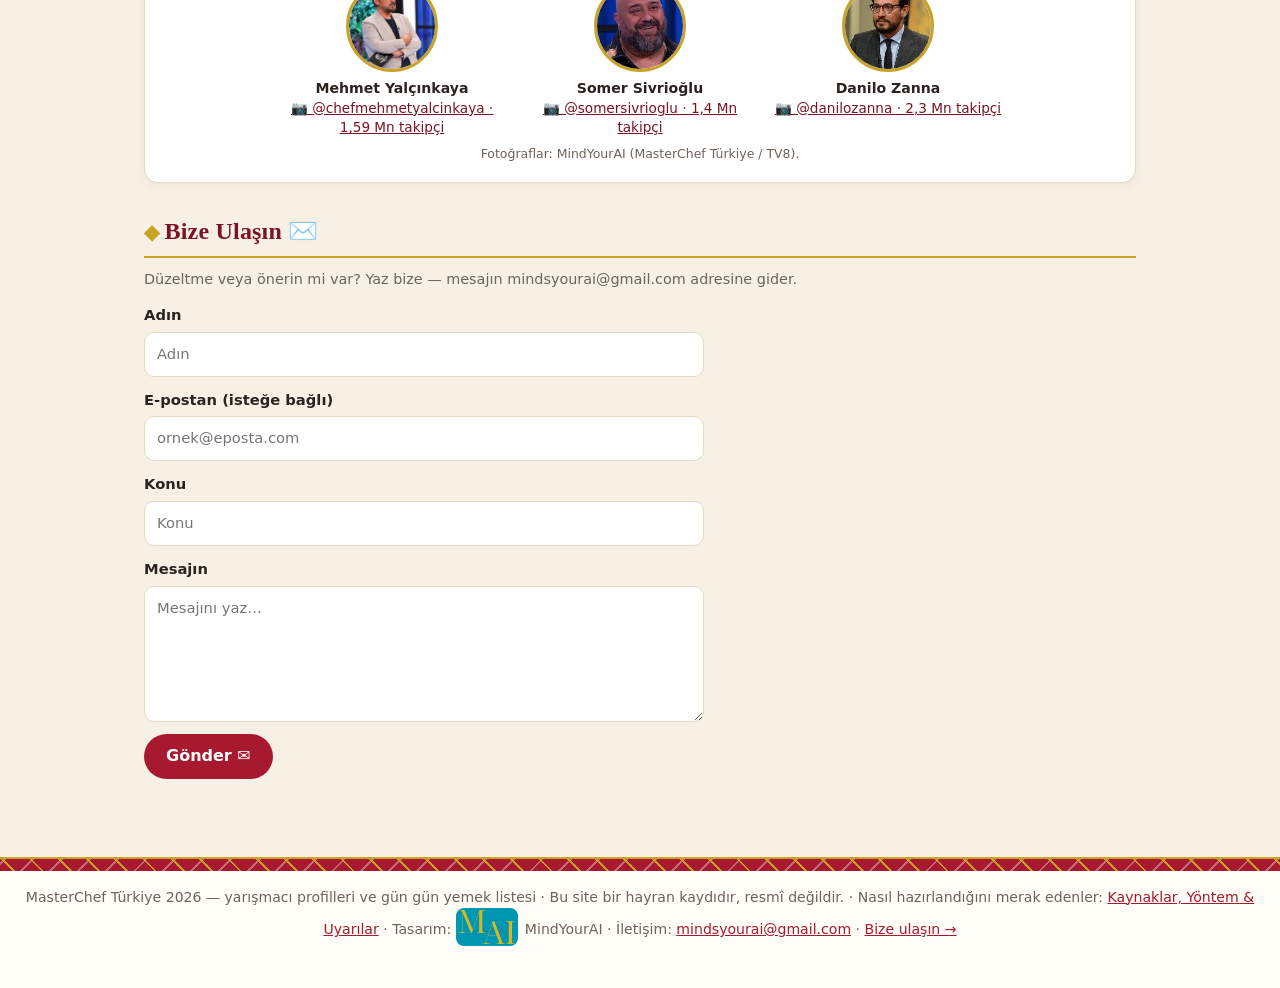
==== commit 870a3e28: "Homepage redesign: 3 colors, summarized cards, explanations + MK refs removed (plan approved)" ====
--- a/index.html
+++ b/index.html
@@ -12,7 +12,7 @@
 <header class="hero">
   <h1>MasterChef Türkiye 2026</h1>
   <p class="tagline">Kim ne pişirdi, kim kazandı — yarışmacı yarışmacı, gün gün.</p>
-  <p class="hero-joke">Şefler karar verdi, biz not aldık: 142 bölüm, 2.728 tabak — ve bu sayfada hiçbir yemek yanmadı. 🔥</p>
+  <p class="hero-joke">Şefler karar verdi, biz not aldık: <span id="hero-eps">142</span> bölüm, <span id="hero-dishes">2.728</span> tabak — ve bu sayfada hiçbir yemek yanmadı. 🔥</p>
   <p><span class="fan-badge">🏆 Hayran sitesi — resmî değil, ama sayılar gerçek</span></p>
   <p class="meta">Jüri: Mehmet Yalçınkaya · Somer Sivrioğlu · Danilo Zanna<br><span id="updated">Son güncelleme: 9 Kasım 2026</span></p>
   <div class="kilim" aria-hidden="true"></div>
@@ -22,56 +22,41 @@
   <a href="yarismacilar.html">Yarışmacılar</a>
   <a href="bolumler.html">Bölümler</a>
   <a href="takimlar.html">Takımlar</a>
-  <a href="tartismalar.html">Tartışmalar</a>
-  <a href="konsey.html">Konsey Oyları</a>
-  <a href="index.html#eleme-section">Eleme Puanları</a>
   <a href="istatistikler.html">İstatistikler</a>
-  <a href="kaynaklar.html">Kaynaklar &amp; Uyarılar</a>
-  <a href="index.html#iletisim">İletişim</a>
-  <input type="search" id="search" placeholder="Yarışmacı veya yemek ara… (ör. Kübra, uskumru, Fesenjan)" aria-label="Yarışmacı veya yemek ara">
+  <input type="search" id="search" placeholder="Oyuncu, yemek ya da gün ara… (ör. Bahar, uskumru)" aria-label="Yarışmacı veya yemek ara">
   <span class="search-info" id="search-info"></span>
 </nav>
 <main>
-  <p class="note" id="site-note"></p>
-  <p class="no-results" id="no-results" hidden>Aradığın şey bulunamadı — ya şefler henüz tatmadı, ya da yazımı farklı. Bir de "uskumru" yazmayı dene, o hep bulunuyor. 🍽️</p>
+  <p class="no-results" id="no-results" hidden>Aradığın şey bulunamadı — yazımı kontrol edip tekrar dene.</p>
 
   <nav class="page-jump" aria-label="Sayfa içi gezinme">
     <a href="#week-current-section">Bu Hafta</a>
     <a href="#players-section">Oyuncular</a>
-    <a href="#team-stats-section">Takım İstatistikleri</a>
-    <a href="#eleme-section">Eleme Puanları</a>
-    <a href="#nasil-kullanilir">Nasıl Kullanılır</a>
-    <a href="#juri">Jüri</a>
-    <a href="#iletisim">İletişim</a>
+    <a href="#team-stats-section">İstatistikler</a>
+    <a href="#eleme-section">Eleme</a>
   </nav>
   <section id="week-current-section" aria-label="Bu hafta">
     <h2>Bu Hafta <span class="week-label" id="week-current-label"></span></h2>
-    <p class="note">Haftanın günleri — en yeni önce. Yeni gün geldikçe kart buraya eklenir.</p>
+    <p class="note">En yeni önce.</p>
     <div class="week-row" id="week-current"></div>
   </section>
   <section id="players-section">
     <h2>Oyuncular 👥</h2>
-    <p class="note"><span id="players-count">12</span> yarışmacı — her kartta düello, dokunulmazlık, en iyi tabak ve pota. Karta tıkla, profil burada açılsın. Kartlar başarı puanına göre sıralı (3×dokunulmazlık + 2×en iyi tabak + 1×düello galibiyeti + 1×kaptanlık haftası − 1×pota).</p>
+    <p class="note"><span id="players-count">12</span> yarışmacı · başarı puanına göre sıralı — karta tıkla, profil açılsın.</p>
     <div class="players-grid" id="players-grid"></div>
     <div id="contestant-detail" class="detail-panel" hidden></div>
   </section>
   <section id="team-stats-section">
     <h2>Takım İstatistikleri 📊</h2>
-    <p class="note">Sezon ve takımlar — sayılar kayıtlardan hesaplanır, elle yazılmaz.</p>
     <div class="season-grid" id="season-band-grid"></div>
     <h3>Bu Hafta Kim Kazanır? 🔮</h3>
-    <p class="note">Bu haftanın takımlarına göre tahmin — sezon düello kayıtlarından model. <a href="takimlar.html">Takımlar →</a></p>
+    <p class="note">Sezon düello kayıtlarından model. <a href="takimlar.html">Takımlar →</a></p>
     <div id="week-prediction"></div>
-    <div id="team-combos"></div>
-  </section>
-  <section class="ad-slot" aria-label="Reklam alanı">
-    <p class="ad-title">Reklamınız Burada Olabilir</p>
-    <p class="ad-text">Bu alan sponsorluk için ayrıldı. Siteniz burada görünsün istiyorsanız bize ulaşın.</p>
-    <p><a class="ad-cta" href="#iletisim">Bize ulaşın →</a></p>
+    <div id="team-combos" data-summary="1"></div>
   </section>
   <section id="eleme-section">
     <h2>Eleme Gecesi Puanları ⭐</h2>
-    <p class="note">Eleme gecelerinde şeflerin her yarışmacıya verdiği puanlar — tur tur, ürün ürün. Puanlar MK'nin bölüm bildirimlerinden alınır; toplamlar aritmetikle doğrulanır, uydurulmaz. Her turun Instagram kartı da burada saklanır.</p>
+    <p class="note">Eleme gecelerinde şeflerin her yarışmacıya verdiği puanlar — tur tur, ürün ürün. Toplamlar aritmetikle doğrulanır.</p>
     <div id="eleme-nights"></div>
     <div class="eleme-cards" id="eleme-cards">
       <div class="eleme-stat-card" id="eleme-players"></div>
@@ -86,7 +71,6 @@
 
   <section id="explore">
     <h2>Keşfet</h2>
-    <p class="note">Sitenin diğer sayfaları — merak ettiğin karta tıkla.</p>
     <div class="page-links" id="page-links">
       <a class="page-card" href="yarismacilar.html" data-search="yarışmacılar yarışmacı profil önlük kadro"><h3>👥 Yarışmacılar</h3><p>Tüm profiller — yemekler, galibiyetler, pota geçmişi.</p><span class="page-link-arrow">Keşfet →</span></a>
       <a class="page-card" href="bolumler.html" data-search="bölümler gün gün bölüm hafta menü"><h3>📅 Bölümler</h3><p>Gün gün bölümler — en son önce.</p><span class="page-link-arrow">Keşfet →</span></a>
@@ -98,14 +82,6 @@
     </div>
   </section>
 
-  <section class="howto" id="nasil-kullanilir" aria-label="Nasıl kullanılır">
-    <h2 class="howto-title">Bu sayfa nasıl kullanılır? <span class="howto-sub">30 saniyede tur atalım</span></h2>
-    <div class="howto-grid">
-      <div class="howto-card"><span class="howto-num">1</span><h3>Kalan yarışmacıyı seç</h3><p>Yarışmacılar bölümündeki kartlardan birine tıkla — yemekleri, galibiyetleri, pota geçmişi burada açılır. Kaşık atmak yok, sadece tıklamak var. 🥄</p></div>
-      <div class="howto-card"><span class="howto-num">2</span><h3>Gün gün gez</h3><p>Günler en yeniden başlar — merak ettiğin günü bul, menüyü ve kazananı gör. Bölümler sayfasında hafta başlığına tıklayıp o haftayı aç-kapa yapabilirsin. 📅</p></div>
-      <div class="howto-card"><span class="howto-num">3</span><h3>Aramayı dene</h3><p>Yukarıdaki aramaya bir yemek ya da isim yaz — "Fesenjan", "Kübra", "uskumru"... Sayfa sana kaç bölümde geçtiğini söyler. 🔍</p></div>
-    </div>
-  </section>
 
   <section id="juri" aria-label="Jüri">
     <h2>Jüri 👨‍🍳</h2>
@@ -115,12 +91,12 @@
       <figure class="judge"><img src="images/somer-sivrioglu.jpg" alt="Somer Sivrioğlu" loading="lazy"><figcaption>Somer Sivrioğlu<span class="judge-note"><a class="insta-link" href="https://www.instagram.com/somersivrioglu" target="_blank" rel="noopener">📷 @somersivrioglu · 1,4 Mn takipçi</a></span></figcaption></figure>
       <figure class="judge"><img src="images/danilo-zanna.jpg" alt="Danilo Zanna" loading="lazy"><figcaption>Danilo Zanna<span class="judge-note"><a class="insta-link" href="https://www.instagram.com/danilozanna" target="_blank" rel="noopener">📷 @danilozanna · 2,3 Mn takipçi</a></span></figcaption></figure>
     </div>
-    <p class="photo-credit">Jüri fotoğrafları MindYourAI tarafından sağlandı (MasterChef Türkiye / TV8). Takipçi sayıları 2026'da kontrol edildi; Instagram'da her gün değişebilir.</p>
+    <p class="photo-credit">Fotoğraflar: MindYourAI (MasterChef Türkiye / TV8).</p>
   </section>
 
   <section id="iletisim" aria-label="İletişim">
     <h2>Bize Ulaşın ✉️</h2>
-    <p class="note">Düzeltme mi var, eksik mi gördün, yoksa sadece merhaba mı demek istiyorsun? Yaz bize — mesajın mindsyourai@gmail.com adresine gider.</p>
+    <p class="note">Düzeltme veya önerin mi var? Yaz bize — mesajın mindsyourai@gmail.com adresine gider.</p>
     <form id="contact-form" class="contact-form">
       <label>Adın <input type="text" id="contact-name" required maxlength="80" placeholder="Adın"></label>
       <label>E-postan (isteğe bağlı) <input type="email" id="contact-email" maxlength="120" placeholder="ornek@eposta.com"></label>
@@ -129,7 +105,6 @@
       <button type="submit" class="contact-submit">Gönder ✉️</button>
       <p class="note" id="contact-note" hidden></p>
     </form>
-    <p class="note">Gönder'e basınca e-posta uygulaman açılır — mesaj mindsyourai@gmail.com adresine gider. Doğrudan yazmak istersen: <a href="mailto:mindsyourai@gmail.com">mindsyourai@gmail.com</a></p>
   </section>
 </main>
 <footer>
--- a/styles.css
+++ b/styles.css
@@ -398,3 +398,15 @@
   .judge{flex:0 0 auto;max-width:260px}
   .judge img,.judge-initials{width:92px;height:92px}
 }
+
+/* ---- 3 bölüm: Oyuncular — her yarışmacıya bir IG kartı ---- */
+.players-grid{display:grid;grid-template-columns:repeat(auto-fill,minmax(250px,1fr));gap:18px}
+.player-card{background:#fff;border:1px solid var(--line);border-top:4px solid var(--red);border-radius:14px;padding:0 0 14px;box-shadow:0 2px 10px rgba(43,35,32,.06);text-align:left}
+.player-card .contestant-photo{border-radius:10px 10px 0 0;margin-bottom:0}
+.player-card h4{margin:12px 16px 2px;font-size:1.25rem}
+.player-score{display:block;text-align:center;font-family:Georgia,serif;font-size:2rem;font-weight:800;color:var(--red);line-height:1.1;margin-top:6px}
+.player-score-label{display:block;text-align:center;font-size:.82rem;color:var(--muted);margin-bottom:8px}
+.player-card .c-stats{margin:0 14px}
+.player-card .hint{margin:10px 16px 0}
+#team-stats-section h3{margin:26px 0 8px;font-size:1.2rem}
+#team-stats-section h3::before{content:"◆ ";color:var(--gold);font-size:.85em}
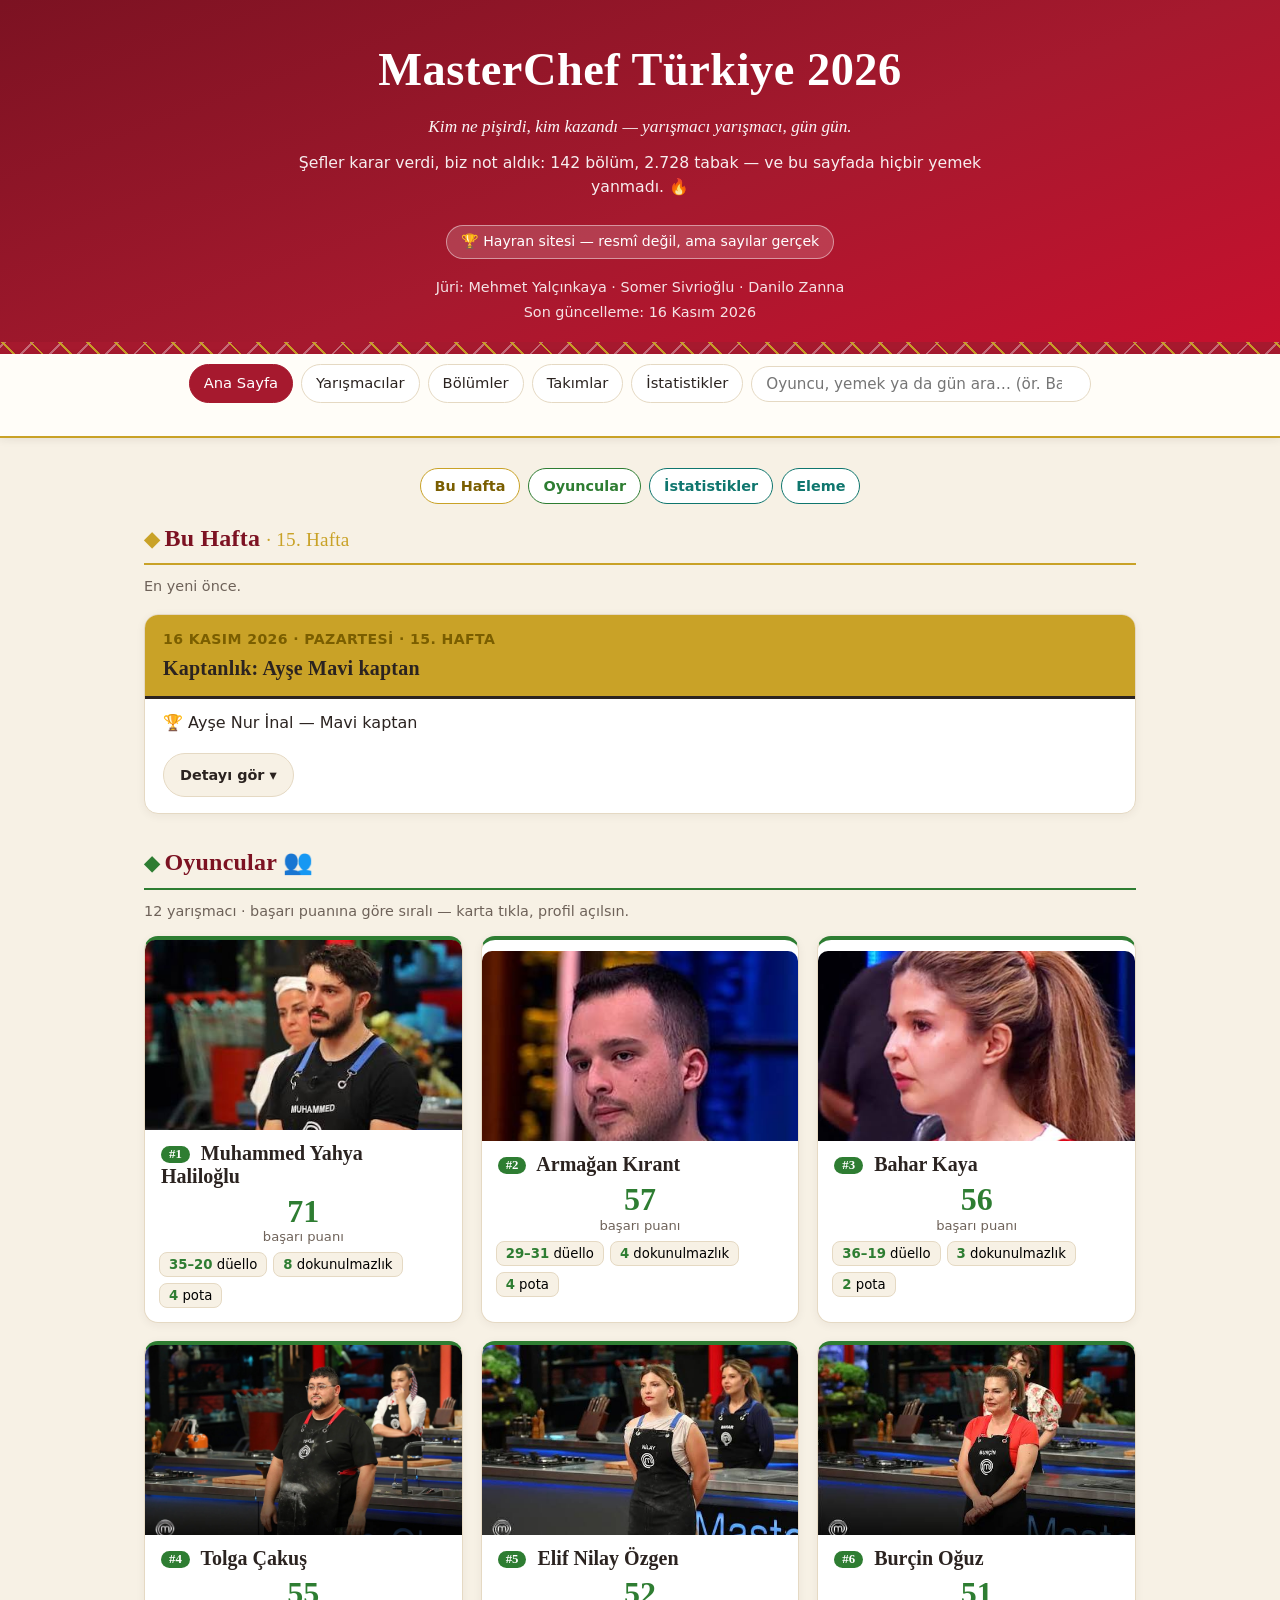
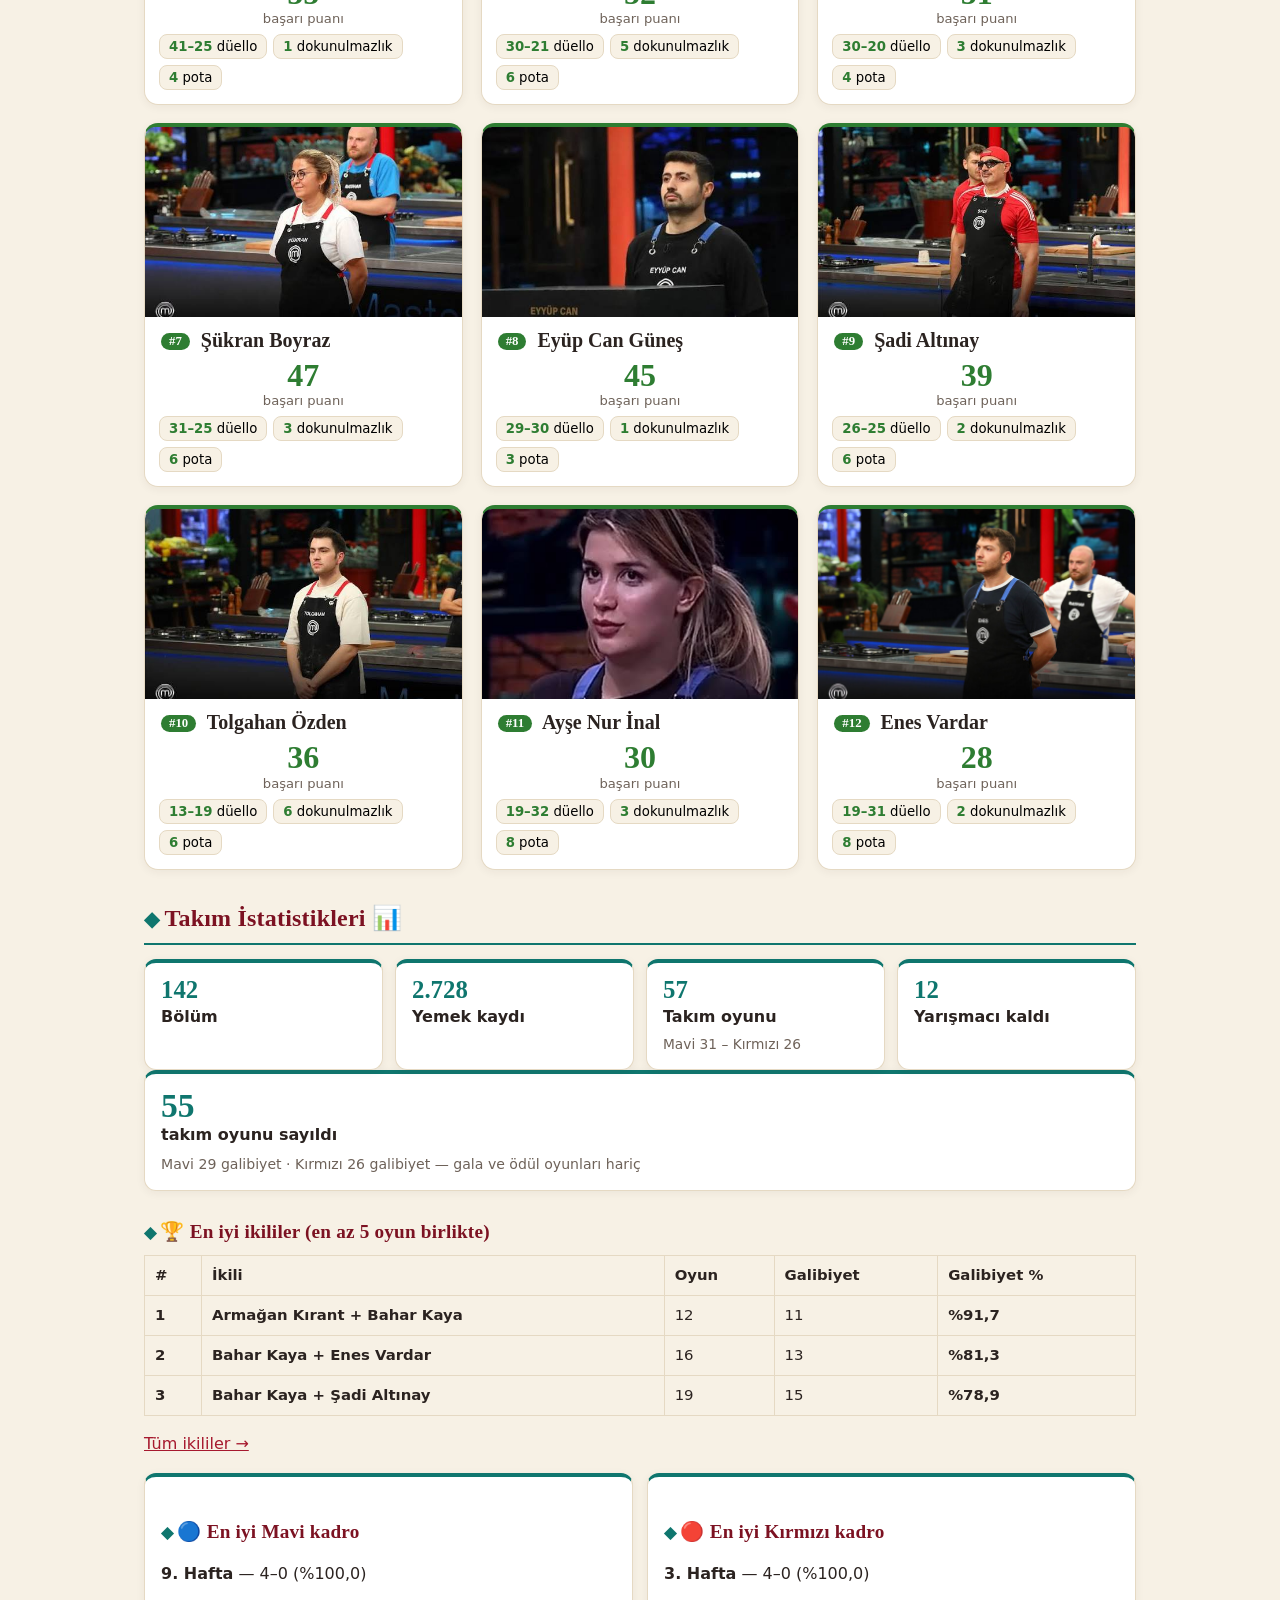
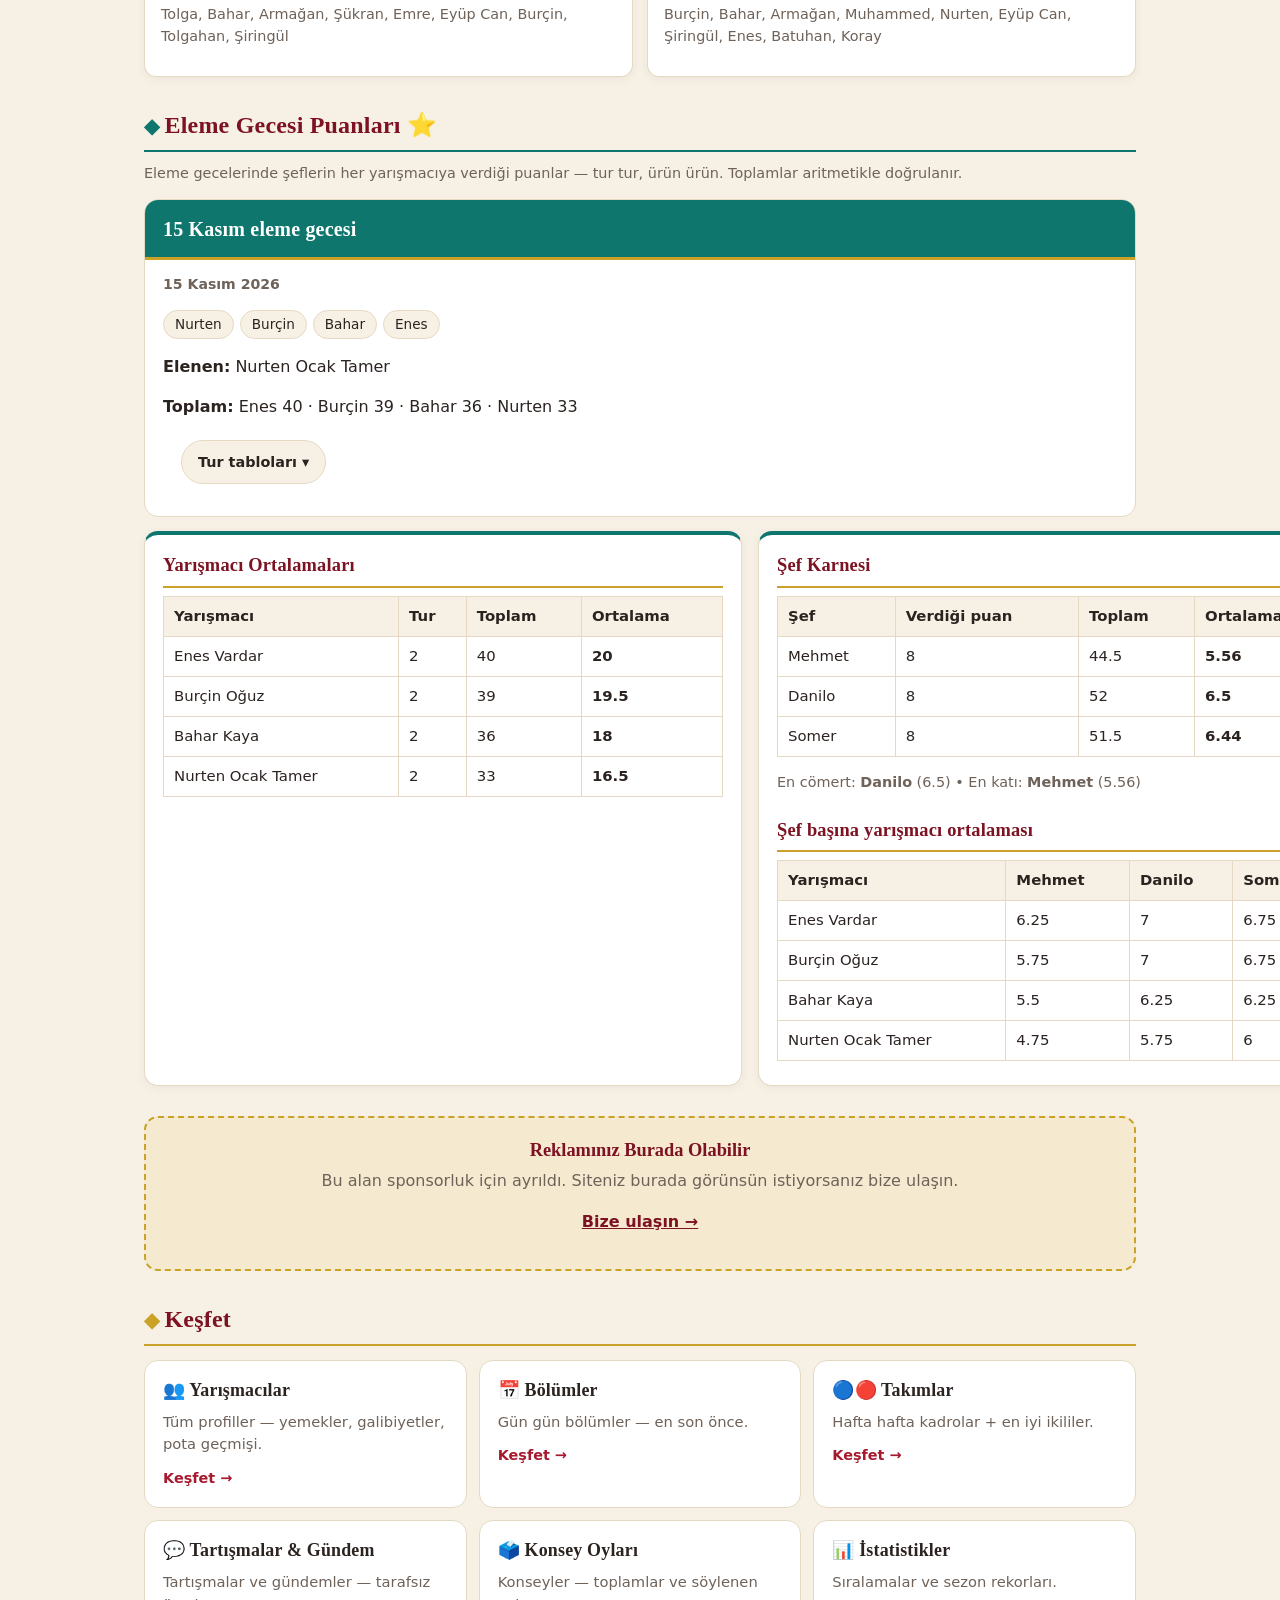
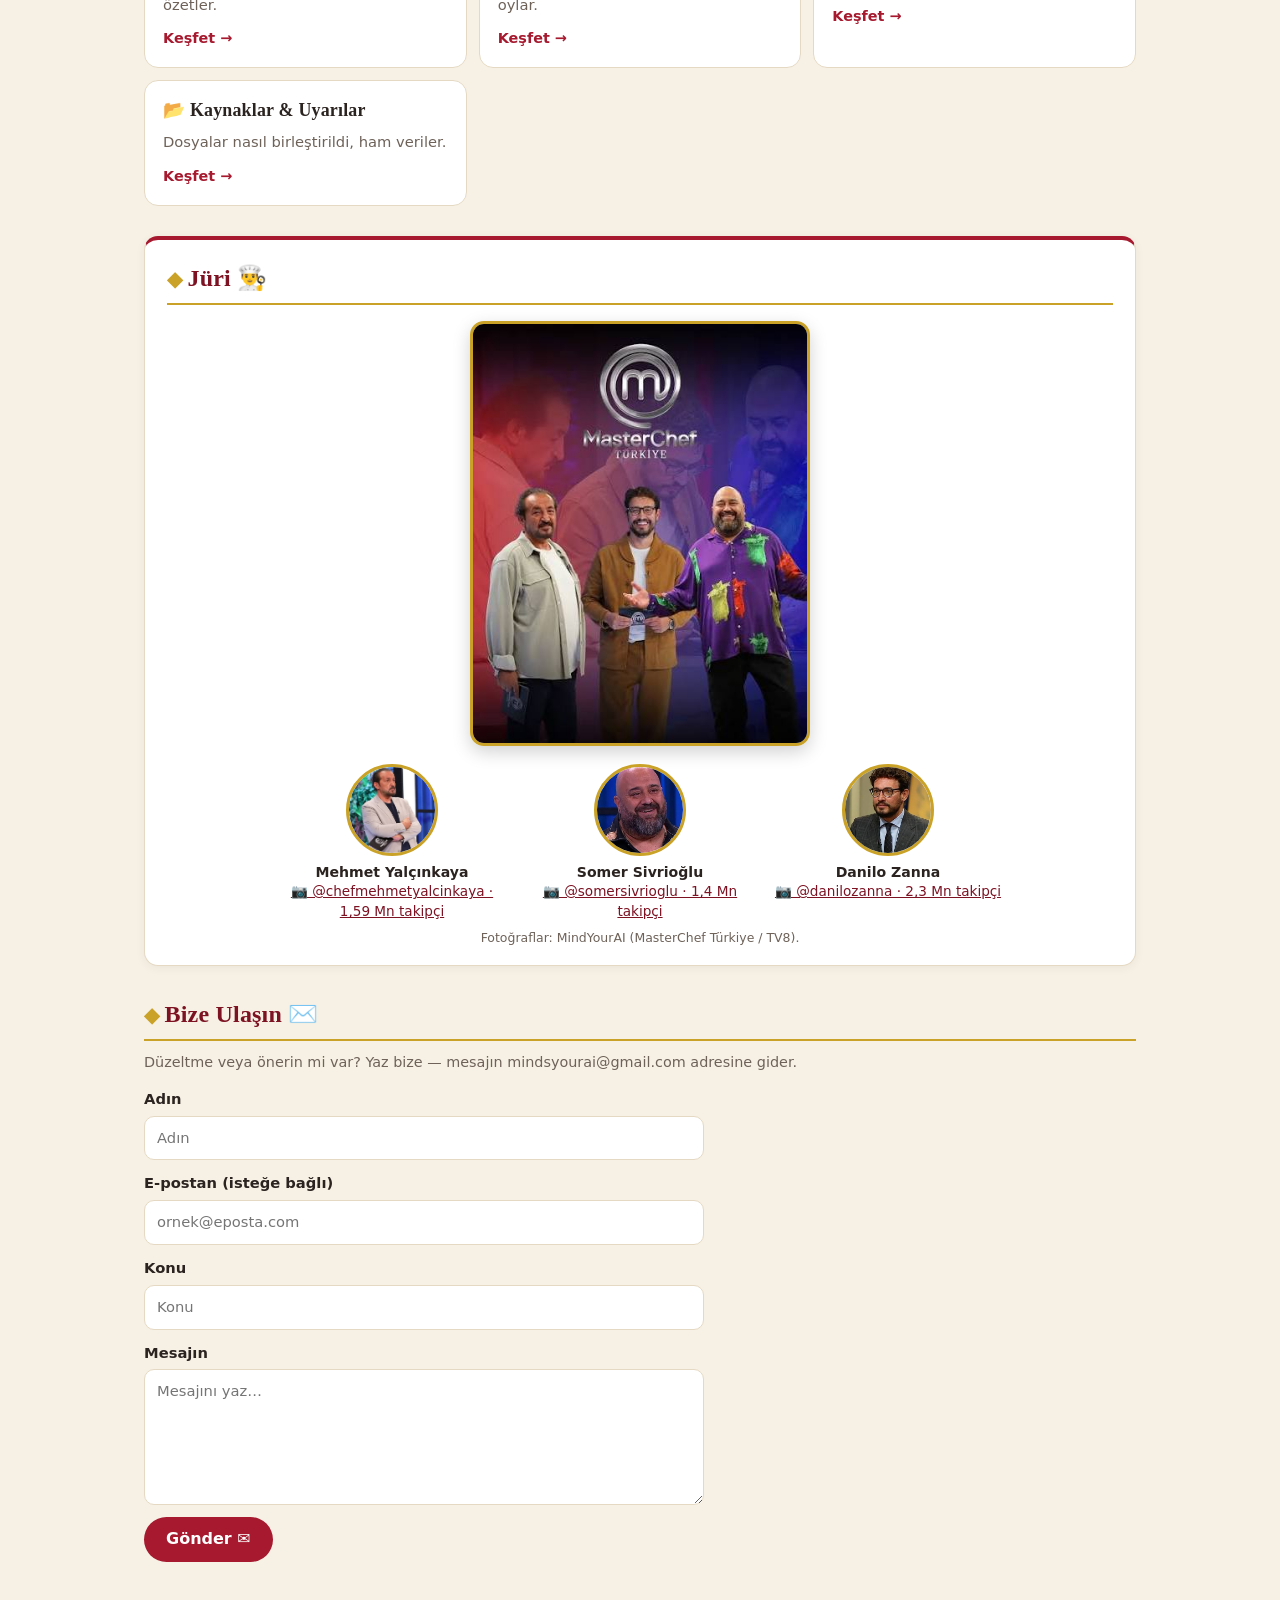
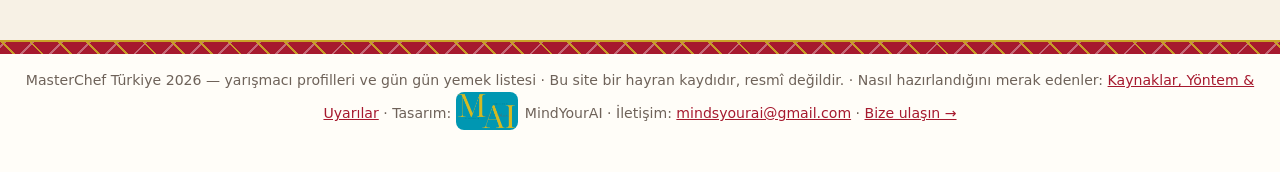
==== commit d2f43f68: "Remove win-probability (Bu Hafta Kim Kazanır) section from homepage per MK" ====
--- a/index.html
+++ b/index.html
@@ -12,7 +12,7 @@
 <header class="hero">
   <h1>MasterChef Türkiye 2026</h1>
   <p class="tagline">Kim ne pişirdi, kim kazandı — yarışmacı yarışmacı, gün gün.</p>
-  <p class="hero-joke">Şefler karar verdi, biz not aldık: <span id="hero-eps">142</span> bölüm, <span id="hero-dishes">2.728</span> tabak — ve bu sayfada hiçbir yemek yanmadı. 🔥</p>
+  <p class="hero-joke">Şefler karar verdi, biz not aldık: <span id="hero-eps">143</span> bölüm, <span id="hero-dishes">2.728</span> tabak — ve bu sayfada hiçbir yemek yanmadı. 🔥</p>
   <p><span class="fan-badge">🏆 Hayran sitesi — resmî değil, ama sayılar gerçek</span></p>
   <p class="meta">Jüri: Mehmet Yalçınkaya · Somer Sivrioğlu · Danilo Zanna<br><span id="updated">Son güncelleme: 9 Kasım 2026</span></p>
   <div class="kilim" aria-hidden="true"></div>
@@ -49,9 +49,6 @@
   <section id="team-stats-section">
     <h2>Takım İstatistikleri 📊</h2>
     <div class="season-grid" id="season-band-grid"></div>
-    <h3>Bu Hafta Kim Kazanır? 🔮</h3>
-    <p class="note">Sezon düello kayıtlarından model. <a href="takimlar.html">Takımlar →</a></p>
-    <div id="week-prediction"></div>
     <div id="team-combos" data-summary="1"></div>
   </section>
   <section id="eleme-section">
--- a/styles.css
+++ b/styles.css
@@ -5,6 +5,7 @@
   --ink:#2B2320; --muted:#6E6259; --line:#E5D9C3; --gold:#C9A227; --gold-bg:#F5EAD0;
   --blue:#1D4ED8; --blue-bg:#DBEAFE; --red-bg:#FBE3E6; --green:#2E7D32; --green-bg:#E2F0DF;
   --amber:#8A6D00; --amber-bg:#FBF3D5; --card:#FFFFFF;
+  --week:#C9A227; --week-dark:#7A5E00; --players:#2E7D32; --stats:#0F766E;
 }
 *{box-sizing:border-box}
 body{margin:0;font-family:system-ui,-apple-system,"Segoe UI",Roboto,Arial,sans-serif;background:var(--cream);color:var(--ink);line-height:1.55}
@@ -25,6 +26,15 @@
 main{max-width:1020px;margin:0 auto;padding:16px 14px 48px}
 h2{margin:38px 0 10px;font-size:1.5rem;border-bottom:2px solid var(--gold);padding-bottom:6px}
 h2::before{content:"◆ ";color:var(--gold);font-size:.85em}
+/* Bölüm renkleri: Bu Hafta altın, Oyuncular yeşil, İstatistikler + Eleme turkuaz */
+#week-current-section h2{border-bottom-color:var(--week)}
+#week-current-section h2::before{color:var(--week)}
+#players-section h2{border-bottom-color:var(--players)}
+#players-section h2::before{color:var(--players)}
+#team-stats-section h2{border-bottom-color:var(--stats)}
+#team-stats-section h2::before{color:var(--stats)}
+#eleme-section h2{border-bottom-color:var(--stats)}
+#eleme-section h2::before{color:var(--stats)}
 h3{margin:20px 0 8px;font-size:1.15rem}
 .summary{display:grid;grid-template-columns:repeat(auto-fit,minmax(230px,1fr));gap:12px;margin:18px 0 6px}
 .stat{background:var(--card);border:1px solid var(--line);border-top:4px solid var(--red);border-radius:12px;padding:14px 16px}
@@ -182,17 +192,6 @@
 :focus-visible{outline:3px solid var(--gold);outline-offset:2px}
 nav.sticky button:focus-visible,.filter-row button:focus-visible,.detail-close:focus-visible,.team-member:focus-visible{outline:3px solid var(--gold);outline-offset:2px}
 
-/* Nasıl kullanılır */
-.howto{margin:0 0 30px}
-.howto-title{margin:0 0 4px}
-.howto-sub{font-size:.85rem;color:var(--muted);font-family:system-ui,-apple-system,"Segoe UI",Roboto,Arial,sans-serif;font-weight:400}
-.howto-grid{display:grid;grid-template-columns:repeat(auto-fit,minmax(240px,1fr));gap:12px;margin-top:12px}
-.howto-card{background:var(--card);border:1px solid var(--line);border-radius:14px;padding:16px 18px;transition:transform .12s ease,box-shadow .12s ease}
-.howto-card:hover{transform:translateY(-2px);box-shadow:0 6px 18px rgba(43,35,32,.12)}
-.howto-card h3{margin:6px 0 4px;font-size:1.08rem}
-.howto-card p{margin:0;font-size:.93rem;color:var(--ink)}
-.howto-num{display:inline-flex;align-items:center;justify-content:center;width:30px;height:30px;border-radius:50%;background:var(--red);color:#fff;font-weight:800;font-family:Georgia,serif;font-size:1rem}
-
 /* Arama sonucu yok */
 .no-results{background:var(--gold-bg);border:1px solid var(--gold);border-radius:12px;padding:14px 18px;margin:16px 0;font-size:.97rem}
 
@@ -241,8 +240,11 @@
 .record-card a:hover{color:#fff}
 
 /* Takım kombinasyonları */
-#team-combos .stat{margin:0 0 14px}
+#team-combos .stat{margin:0 0 14px;border-top-color:var(--stats)}
+#team-combos .stat-num{color:var(--stats)}
+#team-combos .stat-board{border-top-color:var(--stats)}
 #team-combos h3{margin:22px 0 8px}
+#team-combos h3::before{content:"◆ ";color:var(--stats);font-size:.85em}
 
 @media (max-width:640px){
   .teams{grid-template-columns:1fr}
@@ -262,8 +264,8 @@
 
 /* ---- Ana sayfa: sezon bandı + kalan yarışmacılar (Kas 2026) ---- */
 .season-grid{display:grid;grid-template-columns:repeat(auto-fit,minmax(200px,1fr));gap:12px;margin-top:14px}
-.season-tile{background:var(--card);border:1px solid var(--line);border-top:4px solid var(--red);border-radius:12px;padding:14px 16px;box-shadow:0 2px 10px rgba(43,35,32,.06)}
-.season-num{display:block;font-size:1.55rem;font-weight:800;color:var(--red);font-family:Georgia,serif;line-height:1.15}
+.season-tile{background:var(--card);border:1px solid var(--line);border-top:4px solid var(--stats);border-radius:12px;padding:14px 16px;box-shadow:0 2px 10px rgba(43,35,32,.06)}
+.season-num{display:block;font-size:1.55rem;font-weight:800;color:var(--stats);font-family:Georgia,serif;line-height:1.15}
 .season-label{display:block;font-weight:700;margin-top:2px}
 .season-sub{display:block;color:var(--muted);font-size:.86rem;margin-top:4px}
 .season-record{border-top:4px solid var(--gold);background:var(--gold-bg)}
@@ -291,7 +293,7 @@
 .judge-note{display:block;font-weight:400;color:var(--muted);font-size:.78rem}
 .photo-credit{font-size:.78rem;color:var(--muted);margin:6px 0 0}
 .photo-credit a{color:var(--muted)}
-.rank-badge{display:inline-block;background:var(--red);color:#fff;font-size:.8rem;font-weight:800;border-radius:999px;padding:1px 8px;margin-right:6px;vertical-align:2px}
+.rank-badge{display:inline-block;background:var(--players);color:#fff;font-size:.8rem;font-weight:800;border-radius:999px;padding:1px 8px;margin-right:6px;vertical-align:2px}
 .recent-line{font-size:.86rem;color:var(--ink);background:var(--gold-bg);border-radius:8px;padding:7px 10px;margin:10px 0 0;text-align:left}
 .hero-poster{display:block;max-width:340px;width:88%;height:auto;margin:16px auto 4px;border-radius:14px;border:3px solid var(--gold);box-shadow:0 6px 18px rgba(0,0,0,.18)}
 .contact-form{display:grid;gap:12px;max-width:560px;margin-top:14px}
@@ -308,6 +310,9 @@
 .page-jump{display:flex;flex-wrap:wrap;gap:8px;justify-content:center;margin:14px 0 4px}
 .page-jump a{color:var(--red-dark);background:#fff;border:1px solid var(--gold);border-radius:999px;padding:6px 14px;font-weight:700;font-size:.9rem;text-decoration:none}
 .page-jump a:hover{background:var(--gold-bg)}
+.page-jump a[href="#week-current-section"]{border-color:var(--week);color:var(--week-dark)}
+.page-jump a[href="#players-section"]{border-color:var(--players);color:var(--players)}
+.page-jump a[href="#team-stats-section"],.page-jump a[href="#eleme-section"]{border-color:var(--stats);color:var(--stats)}
 .insta-link{font-size:.85rem}
 .insta-link a{color:var(--red-dark);font-weight:700;text-decoration:none}
 .insta-link a:hover{text-decoration:underline}
@@ -328,13 +333,23 @@
 .week-label{color:var(--gold);font-size:.8em;font-weight:400}
 .week-row{margin-top:4px}
 .day-card{background:#fff;border:1px solid var(--line);border-radius:14px;overflow:hidden;margin:16px 0;padding:0;box-shadow:0 2px 10px rgba(43,35,32,.06)}
-.day-card .ep-head{background:var(--red);padding:14px 18px 12px;border-bottom:3px solid var(--gold)}
-.day-card .ep-date{color:#F5EAD0}
-.day-card h3{color:#fff;margin:2px 0 0;font-size:1.25rem}
+.day-card .ep-head{background:var(--week);padding:14px 18px 12px;border-bottom:3px solid var(--ink)}
+.day-card .ep-date{color:var(--week-dark)}
+.day-card h3{color:var(--ink);margin:2px 0 0;font-size:1.25rem}
 .day-card .ep-summary,.day-card .captains,.day-card .teams,.day-card .game,.day-card .immunity,.day-card .candidates,.day-card .pot,.day-card .eliminated,.day-card .ep-notes{margin-left:18px;margin-right:18px}
 .day-card .ep-summary{margin-top:14px}
 .day-card .ep-notes{margin-bottom:16px}
 .day-card .game,.day-card .immunity{border-top:1px dashed var(--line);margin-top:12px;padding-top:10px}
+
+/* ---- Özet kartlar: yüz satırları + "Detayı gör" düğmesi ---- */
+.day-face{margin:12px 18px 0}
+.day-face p{margin:6px 0}
+.day-toggle{display:inline-block;margin:12px 18px 16px;border:1px solid var(--line);background:var(--cream);border-radius:999px;padding:8px 16px;min-height:44px;font:inherit;font-size:.9rem;font-weight:700;cursor:pointer;color:var(--ink)}
+.day-toggle:hover{border-color:var(--gold);background:var(--gold-bg)}
+.day-detail{padding:0 0 16px}
+.day-detail[hidden]{display:none}
+.detail-panel .day-toggle{margin:10px 0 0}
+.detail-panel .day-detail{padding:0}
 
 /* ---- İlk 5 ---- */
 .top5-grid{display:grid;grid-template-columns:repeat(auto-fit,minmax(260px,1fr));gap:16px;margin-top:14px}
@@ -348,7 +363,7 @@
 
 /* ---- Eleme kartları: şefler + yarışmacılar ---- */
 .eleme-cards{display:grid;grid-template-columns:1fr 1fr;gap:16px;margin-top:14px}
-.eleme-stat-card{background:#fff;border:1px solid var(--line);border-top:4px solid var(--gold);border-radius:14px;padding:16px 18px;box-shadow:0 2px 10px rgba(43,35,32,.06)}
+.eleme-stat-card{background:#fff;border:1px solid var(--line);border-top:4px solid var(--stats);border-radius:14px;padding:16px 18px;box-shadow:0 2px 10px rgba(43,35,32,.06)}
 .eleme-stat-card h3:first-child{margin-top:0}
 .eleme-stat-card h3{border-bottom:2px solid var(--gold);padding-bottom:6px}
 .eleme-stat-card h3:not(:first-child){margin-top:22px}
@@ -368,17 +383,21 @@
 /* Öne çıkan istatistik kartları + istatistik panoları: gün kartıyla aynı gölge */
 .stat,.stat-board{box-shadow:0 2px 10px rgba(43,35,32,.06)}
 
-/* Tahmin bloğu: çıplak değil, kırmızı bantlı kart */
-#week-prediction{background:#fff;border:1px solid var(--line);border-top:4px solid var(--red);border-radius:14px;padding:18px 20px;box-shadow:0 2px 10px rgba(43,35,32,.06)}
+/* Tahmin bloğu: turkuaz bantlı kart */
+#week-prediction{background:#fff;border:1px solid var(--line);border-top:4px solid var(--stats);border-radius:14px;padding:18px 20px;box-shadow:0 2px 10px rgba(43,35,32,.06)}
 #week-prediction .vote-bars{margin-top:2px}
 #week-prediction>.note:last-child{margin-bottom:2px}
+.pred-headline{margin:12px 0 4px;font-size:1.05rem}
+.pred-headline strong{color:var(--stats);font-family:Georgia,serif;font-size:1.25rem}
+.pred-toggle{margin:10px 0 0}
 
 /* En iyi ikili (kırmızı kart): altın alt çizgiyle IG diline bağlanır */
 #top-pair .record-card{border-bottom:3px solid var(--gold);box-shadow:0 4px 16px rgba(43,35,32,.16)}
 
-/* Eleme gecesi kartları da gün kartı gibi: kırmızı başlık bandı + altın çizgi */
+/* Eleme gecesi kartları da gün kartı gibi: turkuaz başlık bandı + altın çizgi */
 .eleme-night{overflow:hidden}
-.eleme-night h3{margin:-16px -18px 12px;background:var(--red);color:#fff;font-size:1.25rem;padding:14px 18px 12px;border-bottom:3px solid var(--gold)}
+.eleme-night h3{margin:-16px -18px 12px;background:var(--stats);color:#fff;font-size:1.25rem;padding:14px 18px 12px;border-bottom:3px solid var(--gold)}
+.eleme-totals{margin:8px 0}
 
 /* Son kartın alt boşluğu bölüm boşluğuyla çakışmasın */
 .week-row .day-card:last-child{margin-bottom:0}
@@ -401,12 +420,13 @@
 
 /* ---- 3 bölüm: Oyuncular — her yarışmacıya bir IG kartı ---- */
 .players-grid{display:grid;grid-template-columns:repeat(auto-fill,minmax(250px,1fr));gap:18px}
-.player-card{background:#fff;border:1px solid var(--line);border-top:4px solid var(--red);border-radius:14px;padding:0 0 14px;box-shadow:0 2px 10px rgba(43,35,32,.06);text-align:left}
+.player-card{background:#fff;border:1px solid var(--line);border-top:4px solid var(--players);border-radius:14px;padding:0 0 14px;box-shadow:0 2px 10px rgba(43,35,32,.06);text-align:left}
 .player-card .contestant-photo{border-radius:10px 10px 0 0;margin-bottom:0}
 .player-card h4{margin:12px 16px 2px;font-size:1.25rem}
-.player-score{display:block;text-align:center;font-family:Georgia,serif;font-size:2rem;font-weight:800;color:var(--red);line-height:1.1;margin-top:6px}
+.player-score{display:block;text-align:center;font-family:Georgia,serif;font-size:2rem;font-weight:800;color:var(--players);line-height:1.1;margin-top:6px}
 .player-score-label{display:block;text-align:center;font-size:.82rem;color:var(--muted);margin-bottom:8px}
 .player-card .c-stats{margin:0 14px}
+.player-card .c-stat b{color:var(--players)}
 .player-card .hint{margin:10px 16px 0}
 #team-stats-section h3{margin:26px 0 8px;font-size:1.2rem}
-#team-stats-section h3::before{content:"◆ ";color:var(--gold);font-size:.85em}
+#team-stats-section h3::before{content:"◆ ";color:var(--stats);font-size:.85em}
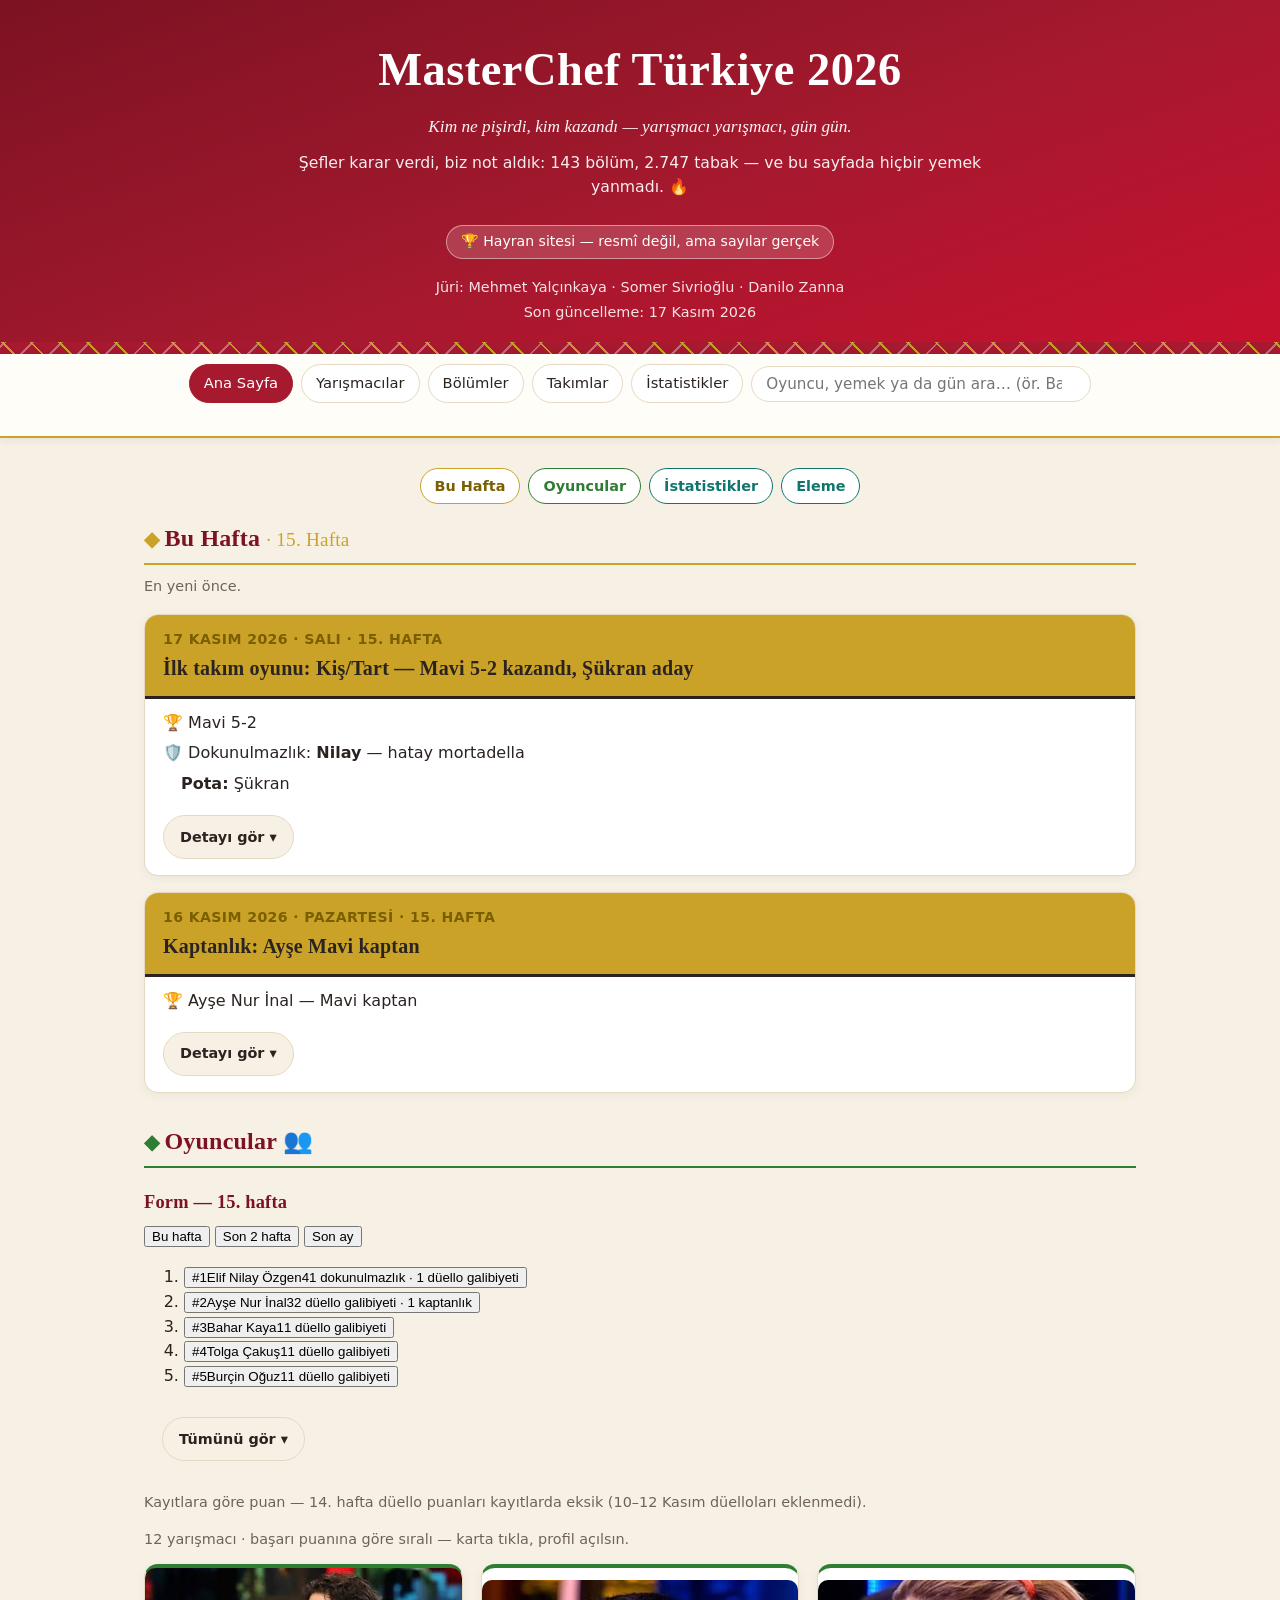
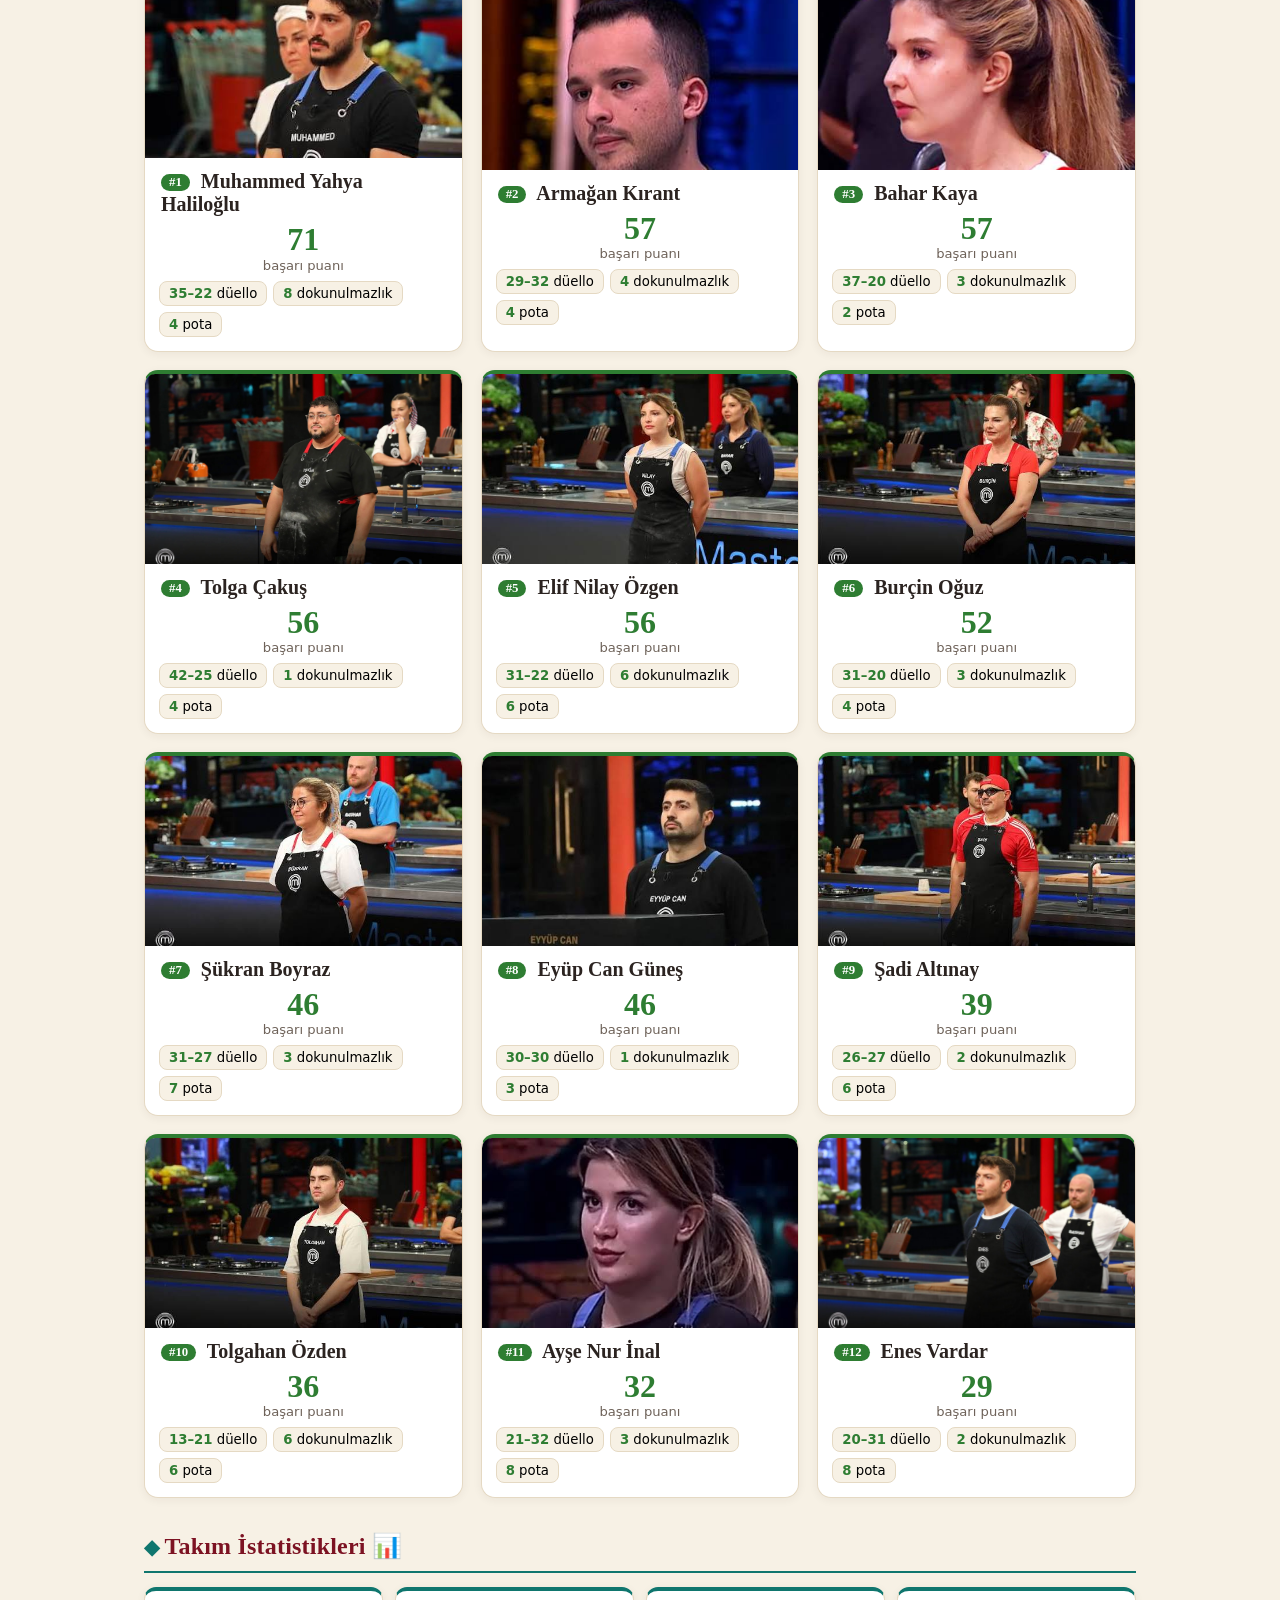
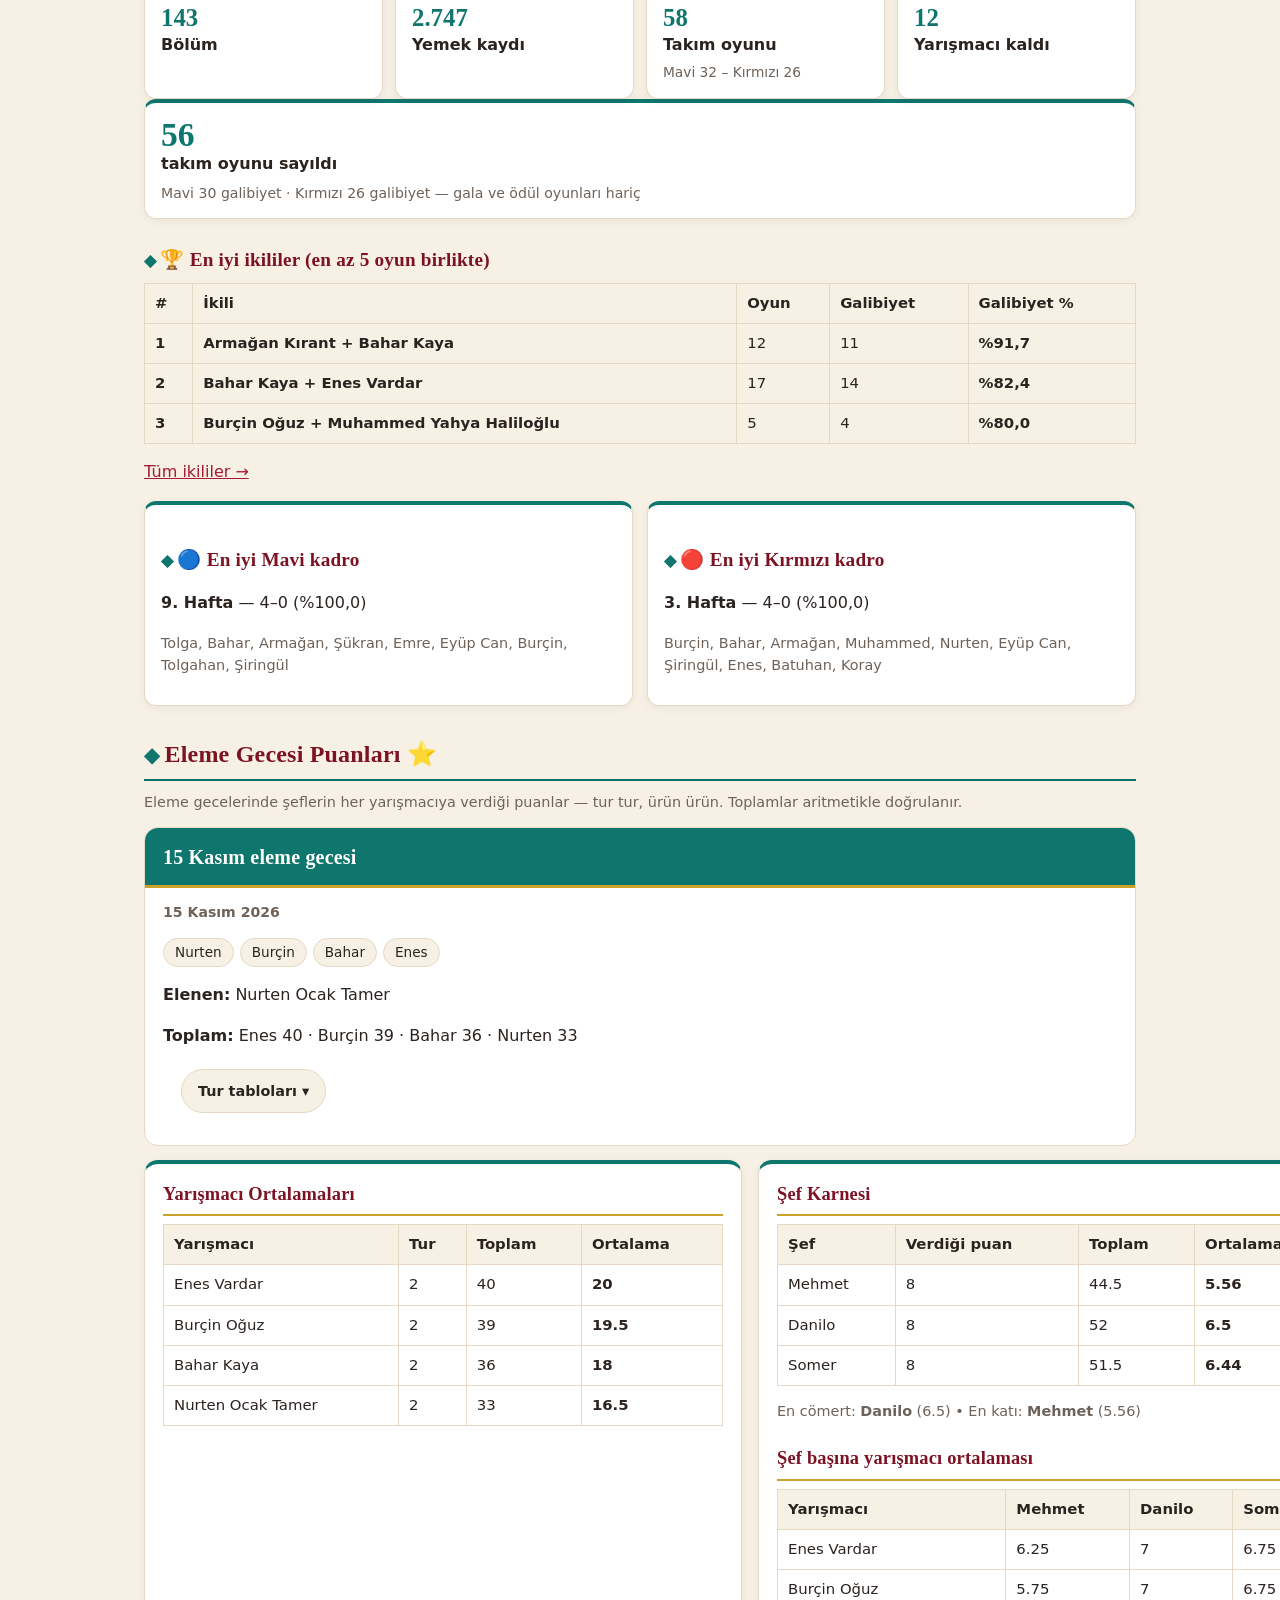
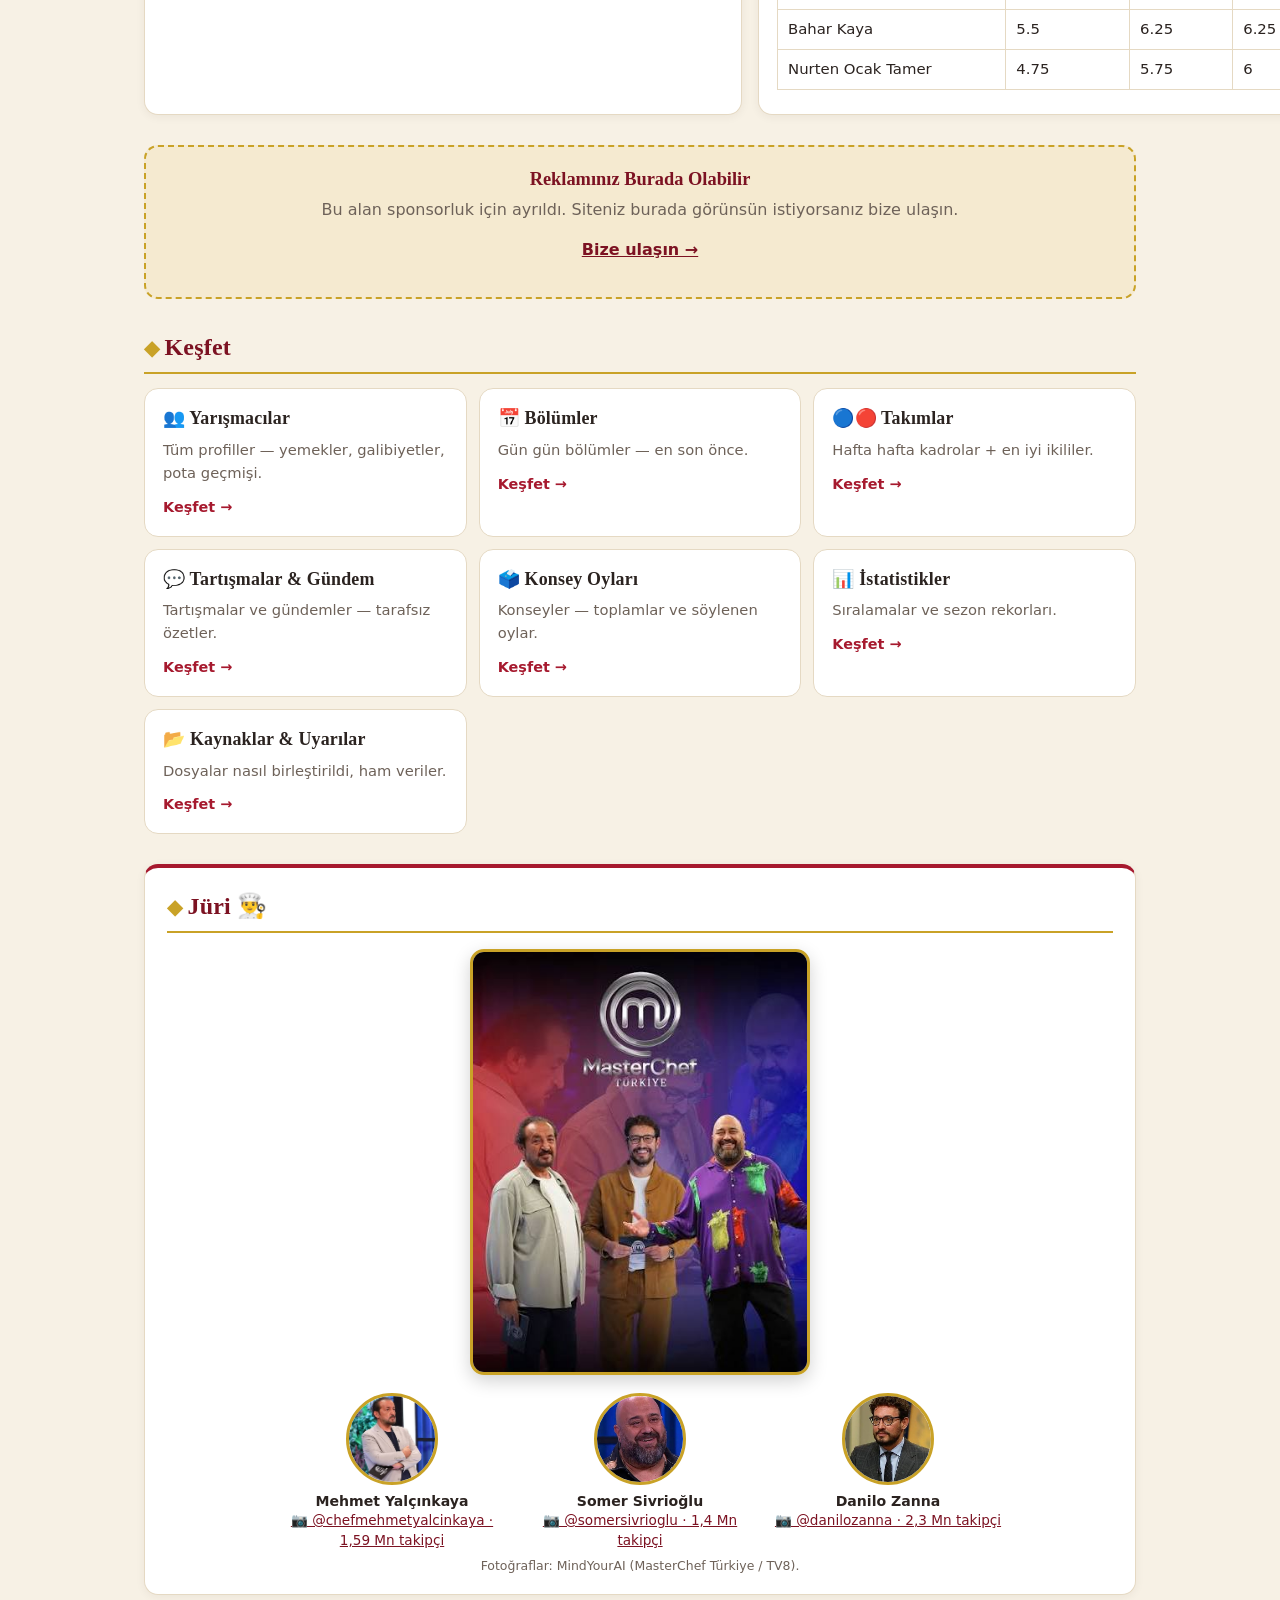
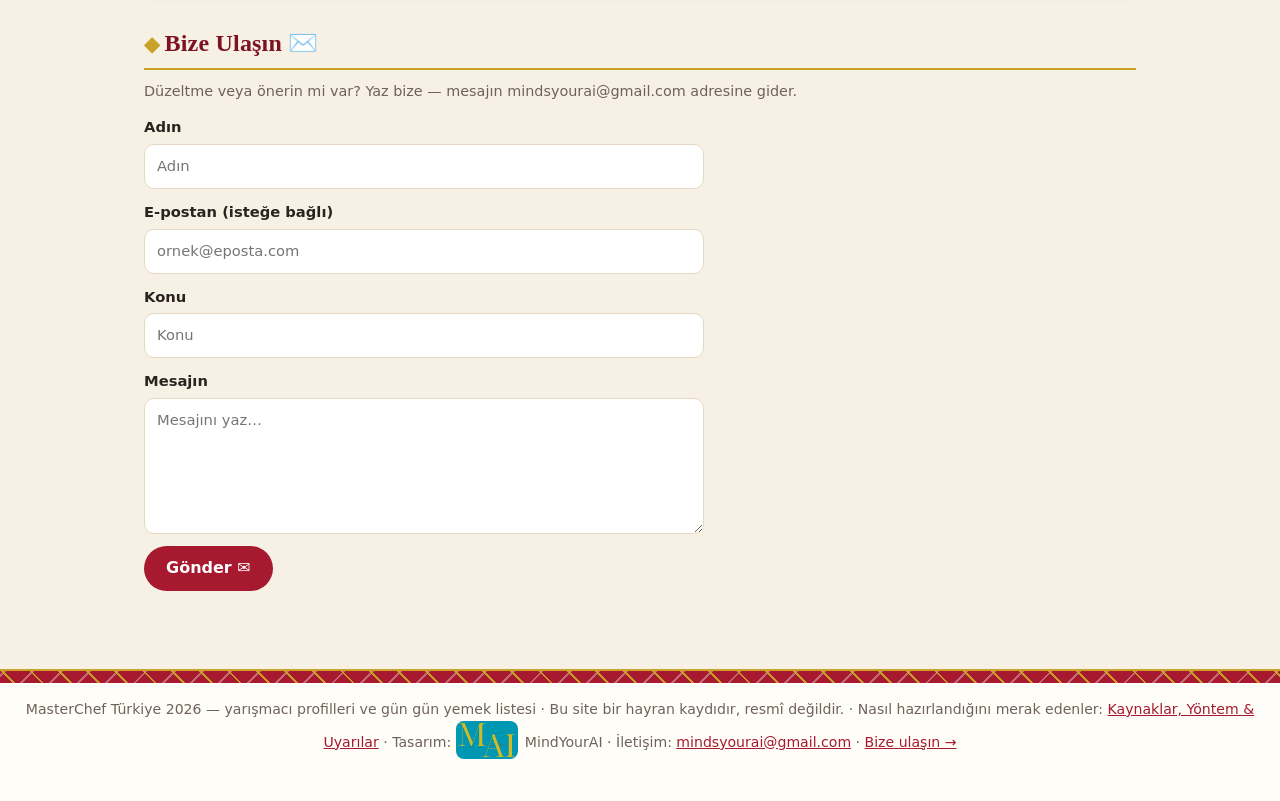
==== commit d221849b: "Form tablosu: Bu hafta / Son 2 hafta / Son ay puan pencereleri (Oyuncular bölümü)" ====
--- a/index.html
+++ b/index.html
@@ -42,6 +42,18 @@
   </section>
   <section id="players-section">
     <h2>Oyuncular 👥</h2>
+    <div class="form-board" id="form-board">
+      <h3>Form — <span id="form-window-label">15. hafta</span></h3>
+      <div class="form-switch" role="group" aria-label="Puan penceresi">
+        <button type="button" data-window="week" class="active">Bu hafta</button>
+        <button type="button" data-window="2weeks">Son 2 hafta</button>
+        <button type="button" data-window="month">Son ay</button>
+      </div>
+      <ol class="form-list" id="form-list"></ol>
+      <button type="button" class="day-toggle" id="form-toggle" data-show="Tümünü gör ▾" data-hide="Tümünü gizle ▴" aria-expanded="false" hidden>Tümünü gör ▾</button>
+      <div class="day-detail" id="form-rest" hidden></div>
+      <p class="note">Kayıtlara göre puan — 14. hafta düello puanları kayıtlarda eksik (10–12 Kasım düelloları eklenmedi).</p>
+    </div>
     <p class="note"><span id="players-count">12</span> yarışmacı · başarı puanına göre sıralı — karta tıkla, profil açılsın.</p>
     <div class="players-grid" id="players-grid"></div>
     <div id="contestant-detail" class="detail-panel" hidden></div>
--- a/styles.css
+++ b/styles.css
@@ -259,7 +259,6 @@
   .day-card .ep-summary,.day-card .captains,.day-card .teams,.day-card .game,.day-card .immunity,.day-card .candidates,.day-card .pot,.day-card .eliminated,.day-card .ep-notes{margin-left:14px;margin-right:14px}
   .eleme-night h3{margin:-14px -14px 12px;padding:12px 14px 10px}
   #juri{padding:16px 14px 14px}
-  #week-prediction{padding:16px}
 }
 
 /* ---- Ana sayfa: sezon bandı + kalan yarışmacılar (Kas 2026) ---- */
@@ -383,13 +382,6 @@
 /* Öne çıkan istatistik kartları + istatistik panoları: gün kartıyla aynı gölge */
 .stat,.stat-board{box-shadow:0 2px 10px rgba(43,35,32,.06)}
 
-/* Tahmin bloğu: turkuaz bantlı kart */
-#week-prediction{background:#fff;border:1px solid var(--line);border-top:4px solid var(--stats);border-radius:14px;padding:18px 20px;box-shadow:0 2px 10px rgba(43,35,32,.06)}
-#week-prediction .vote-bars{margin-top:2px}
-#week-prediction>.note:last-child{margin-bottom:2px}
-.pred-headline{margin:12px 0 4px;font-size:1.05rem}
-.pred-headline strong{color:var(--stats);font-family:Georgia,serif;font-size:1.25rem}
-.pred-toggle{margin:10px 0 0}
 
 /* En iyi ikili (kırmızı kart): altın alt çizgiyle IG diline bağlanır */
 #top-pair .record-card{border-bottom:3px solid var(--gold);box-shadow:0 4px 16px rgba(43,35,32,.16)}
@@ -410,9 +402,6 @@
 
 /* Çok dar ekran: tahmin çubukları ezilmesin, jüri alt alta dizilsin */
 @media (max-width:480px){
-  #week-prediction .vote-bar-name{width:76px;font-size:.88rem}
-  #week-prediction .vote-bar-count{width:48px;font-size:.85rem}
-  #week-prediction{padding:14px}
   .judges{flex-direction:column;align-items:center;gap:22px}
   .judge{flex:0 0 auto;max-width:260px}
   .judge img,.judge-initials{width:92px;height:92px}
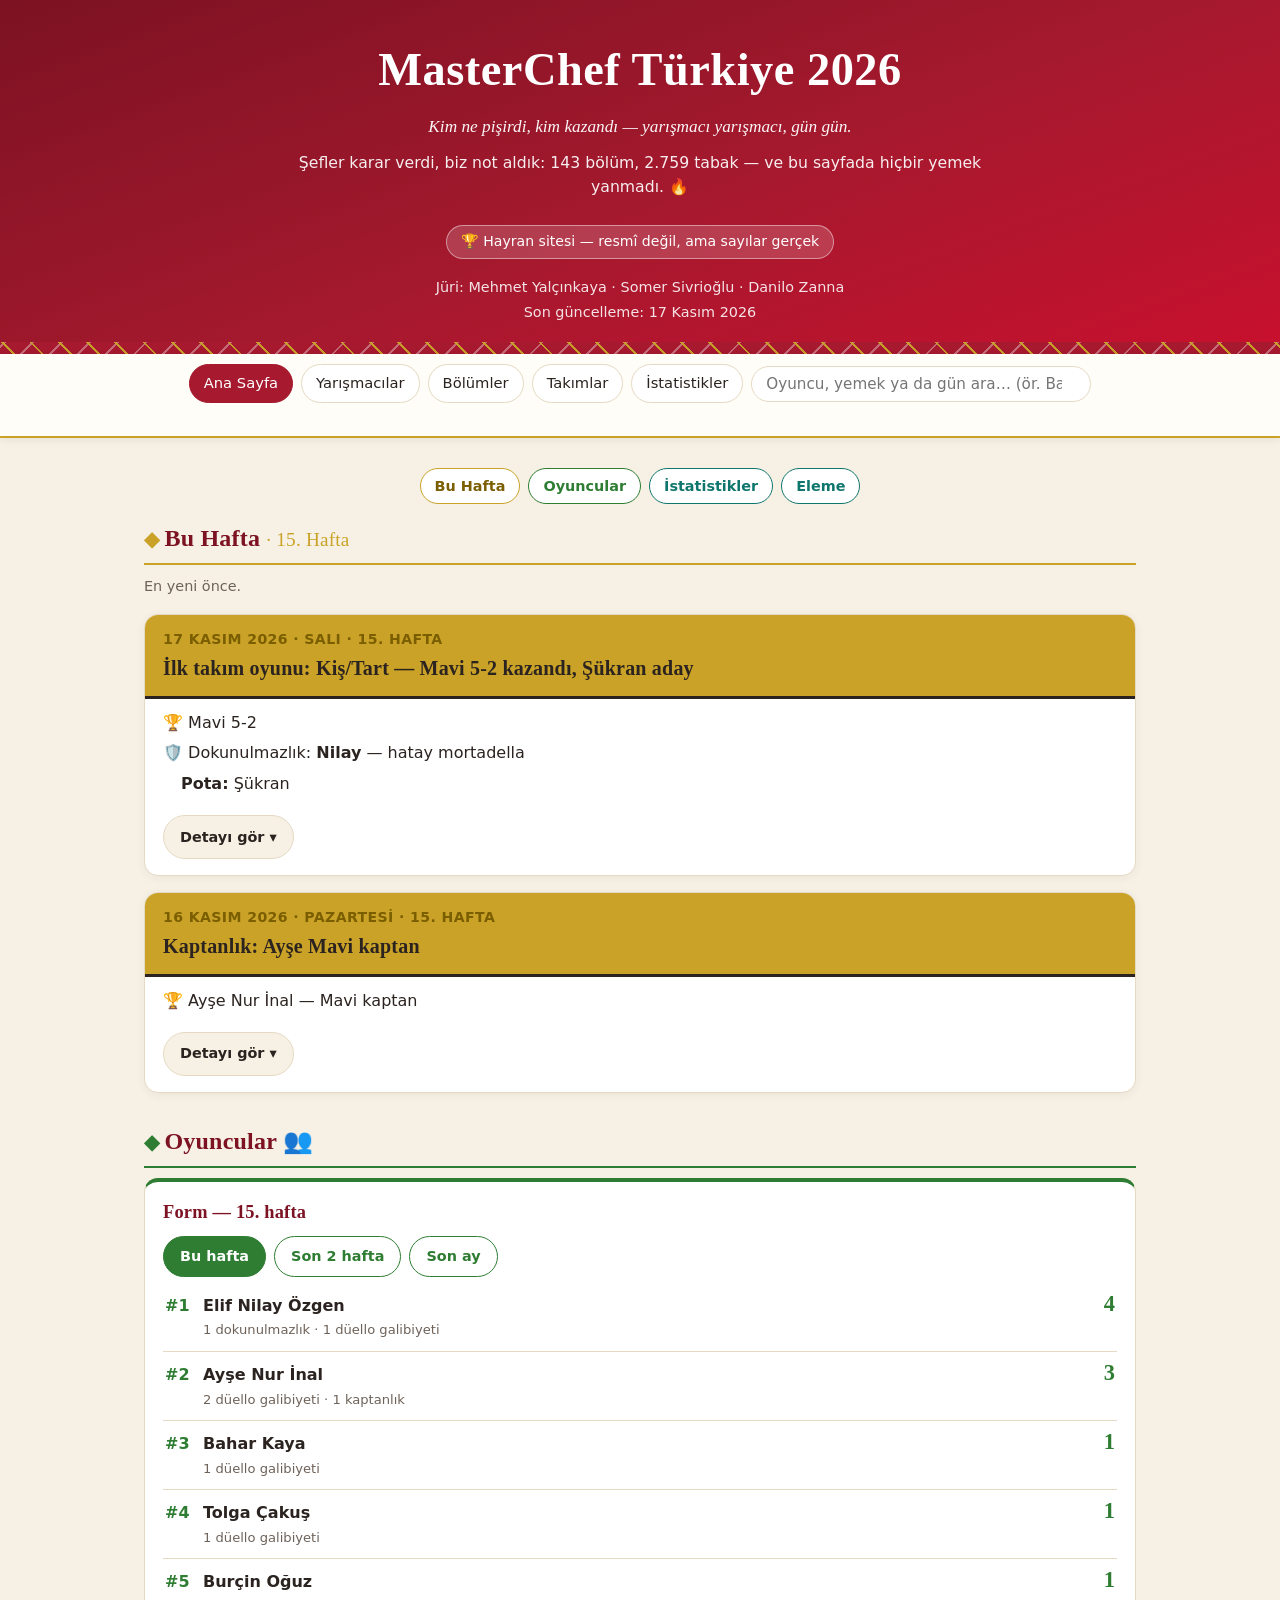
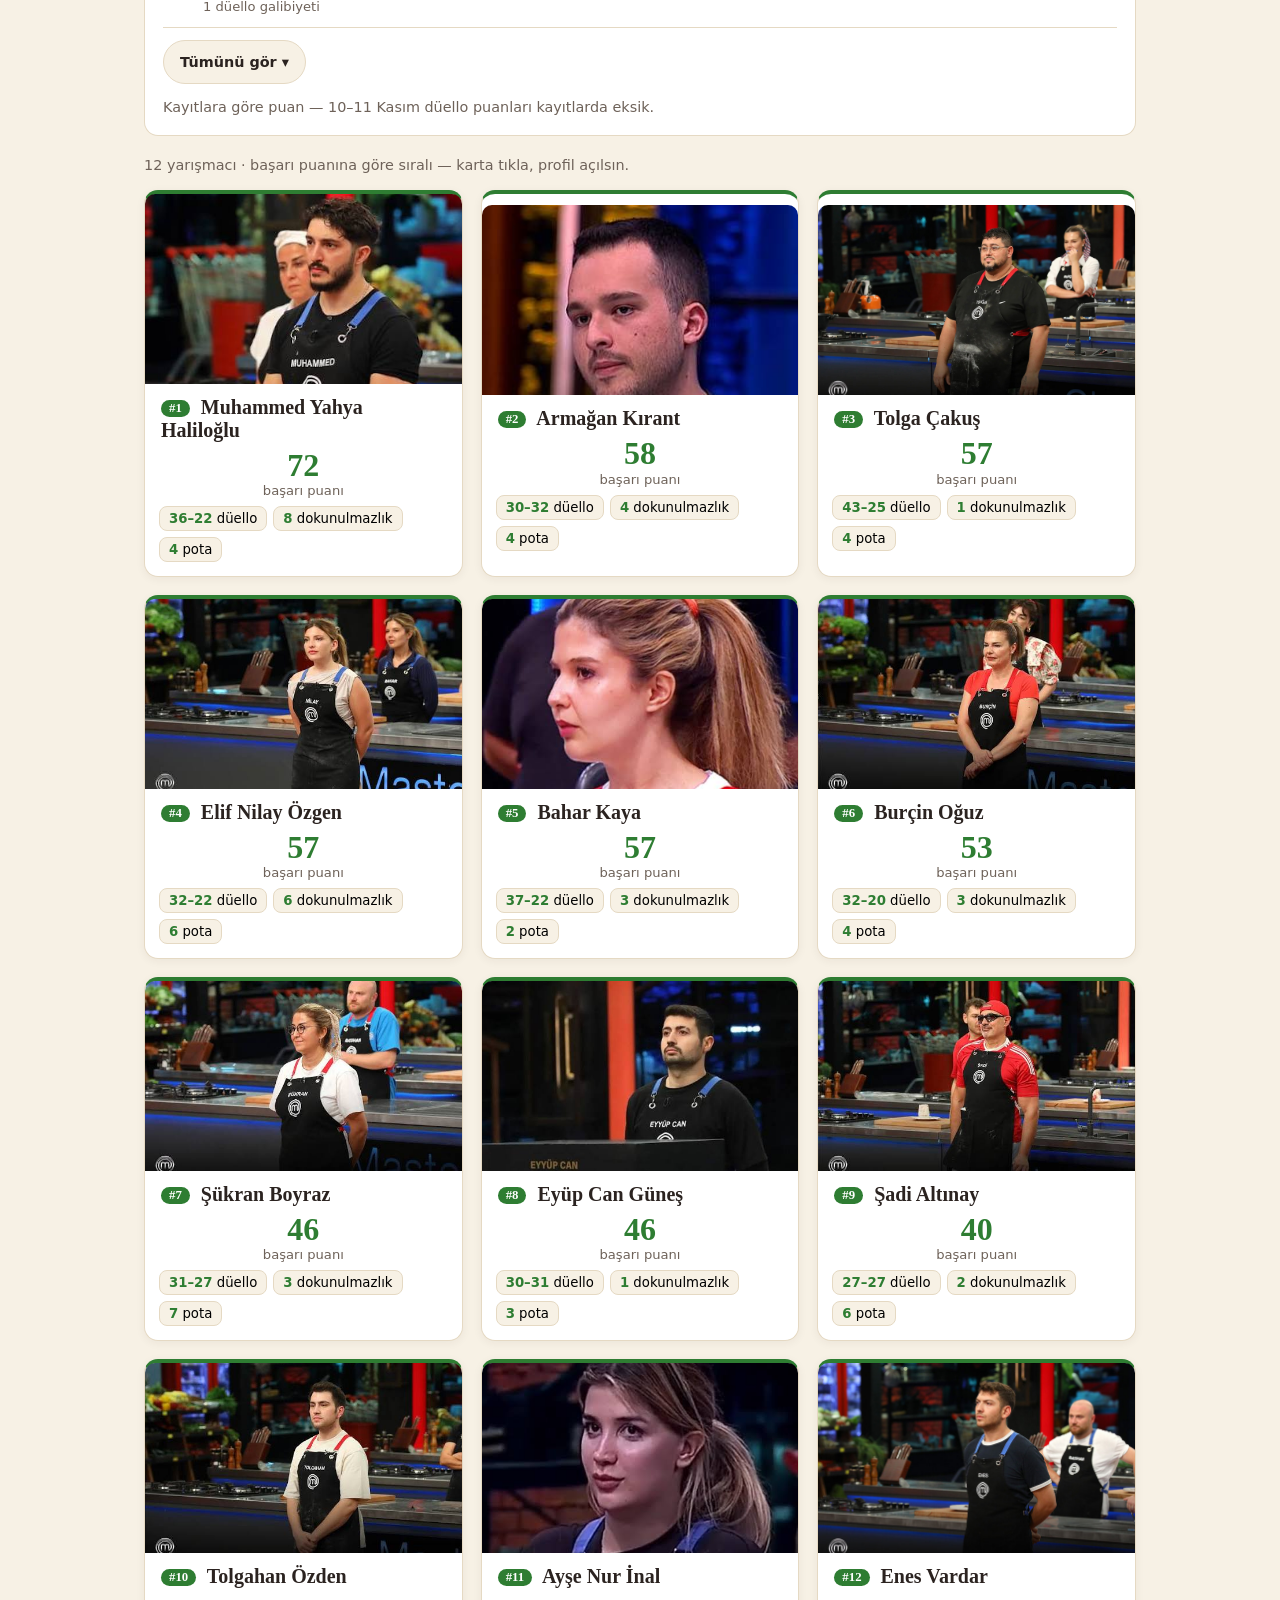
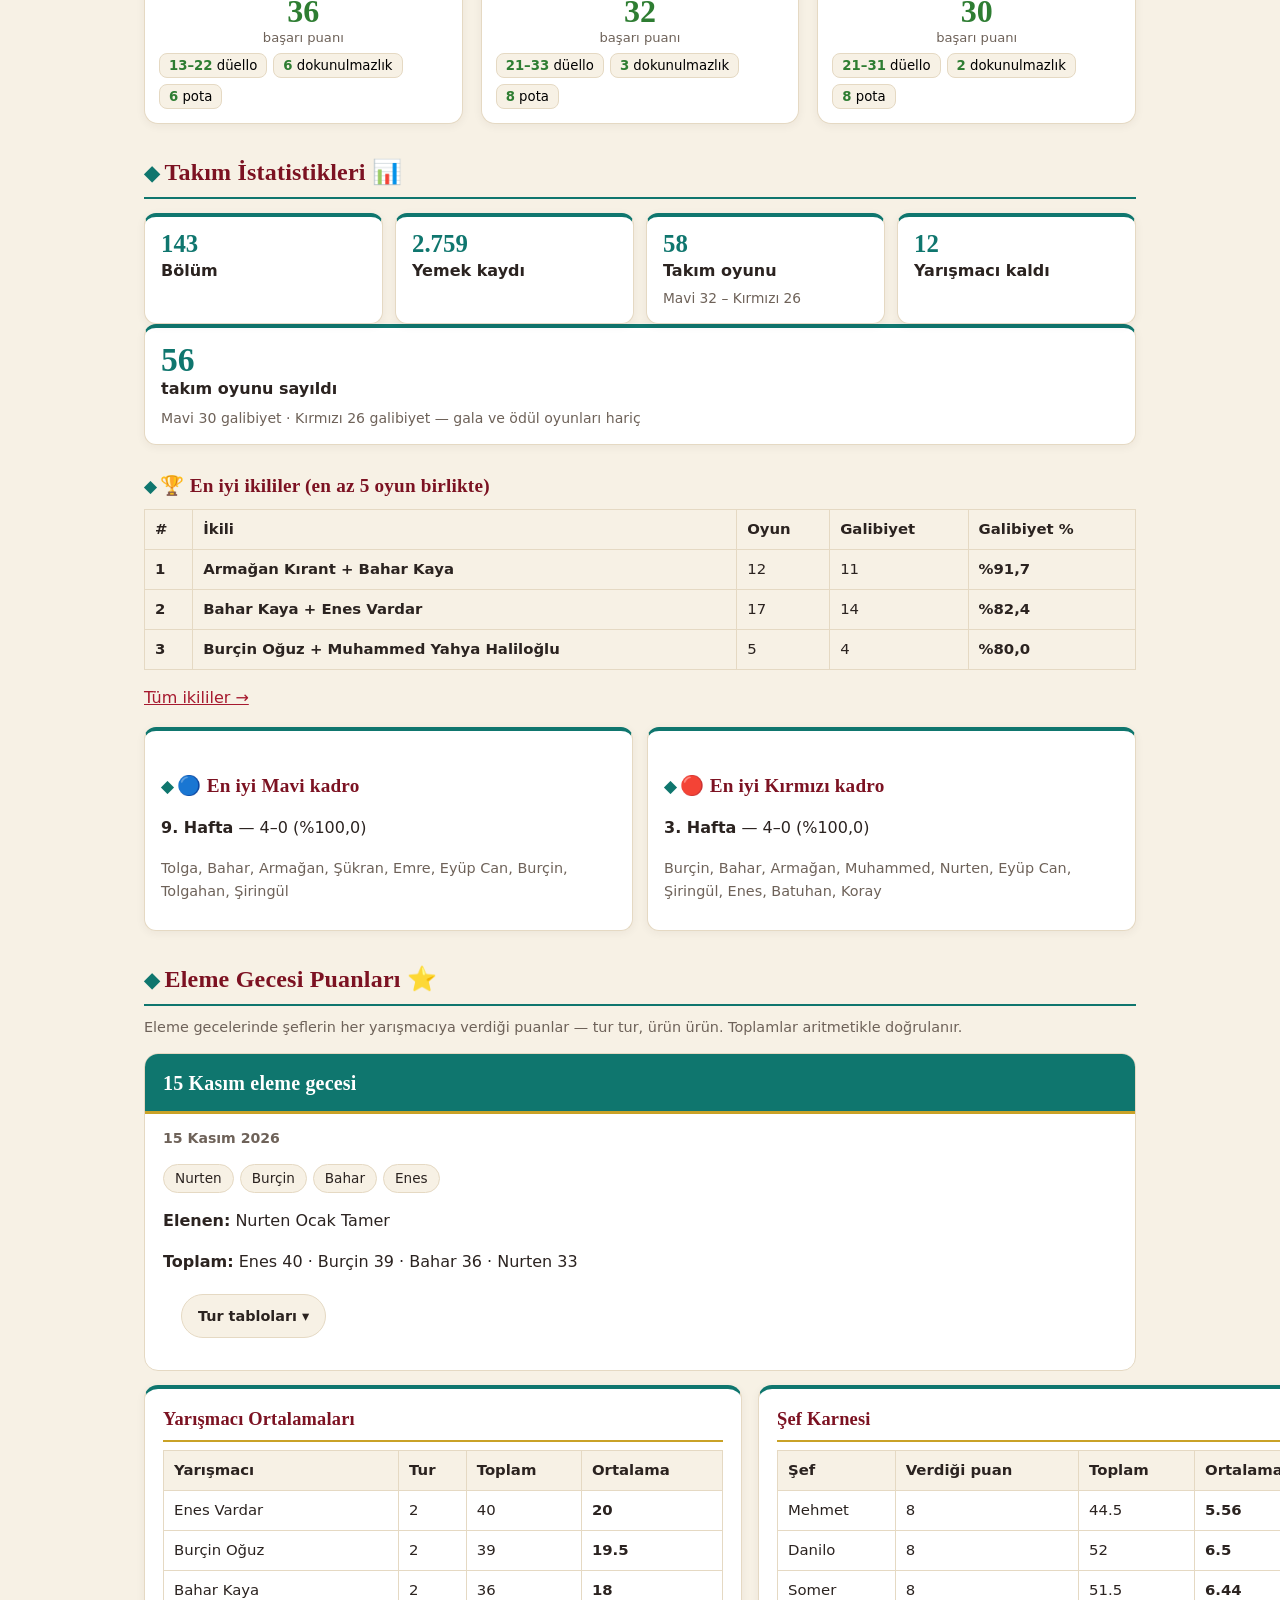
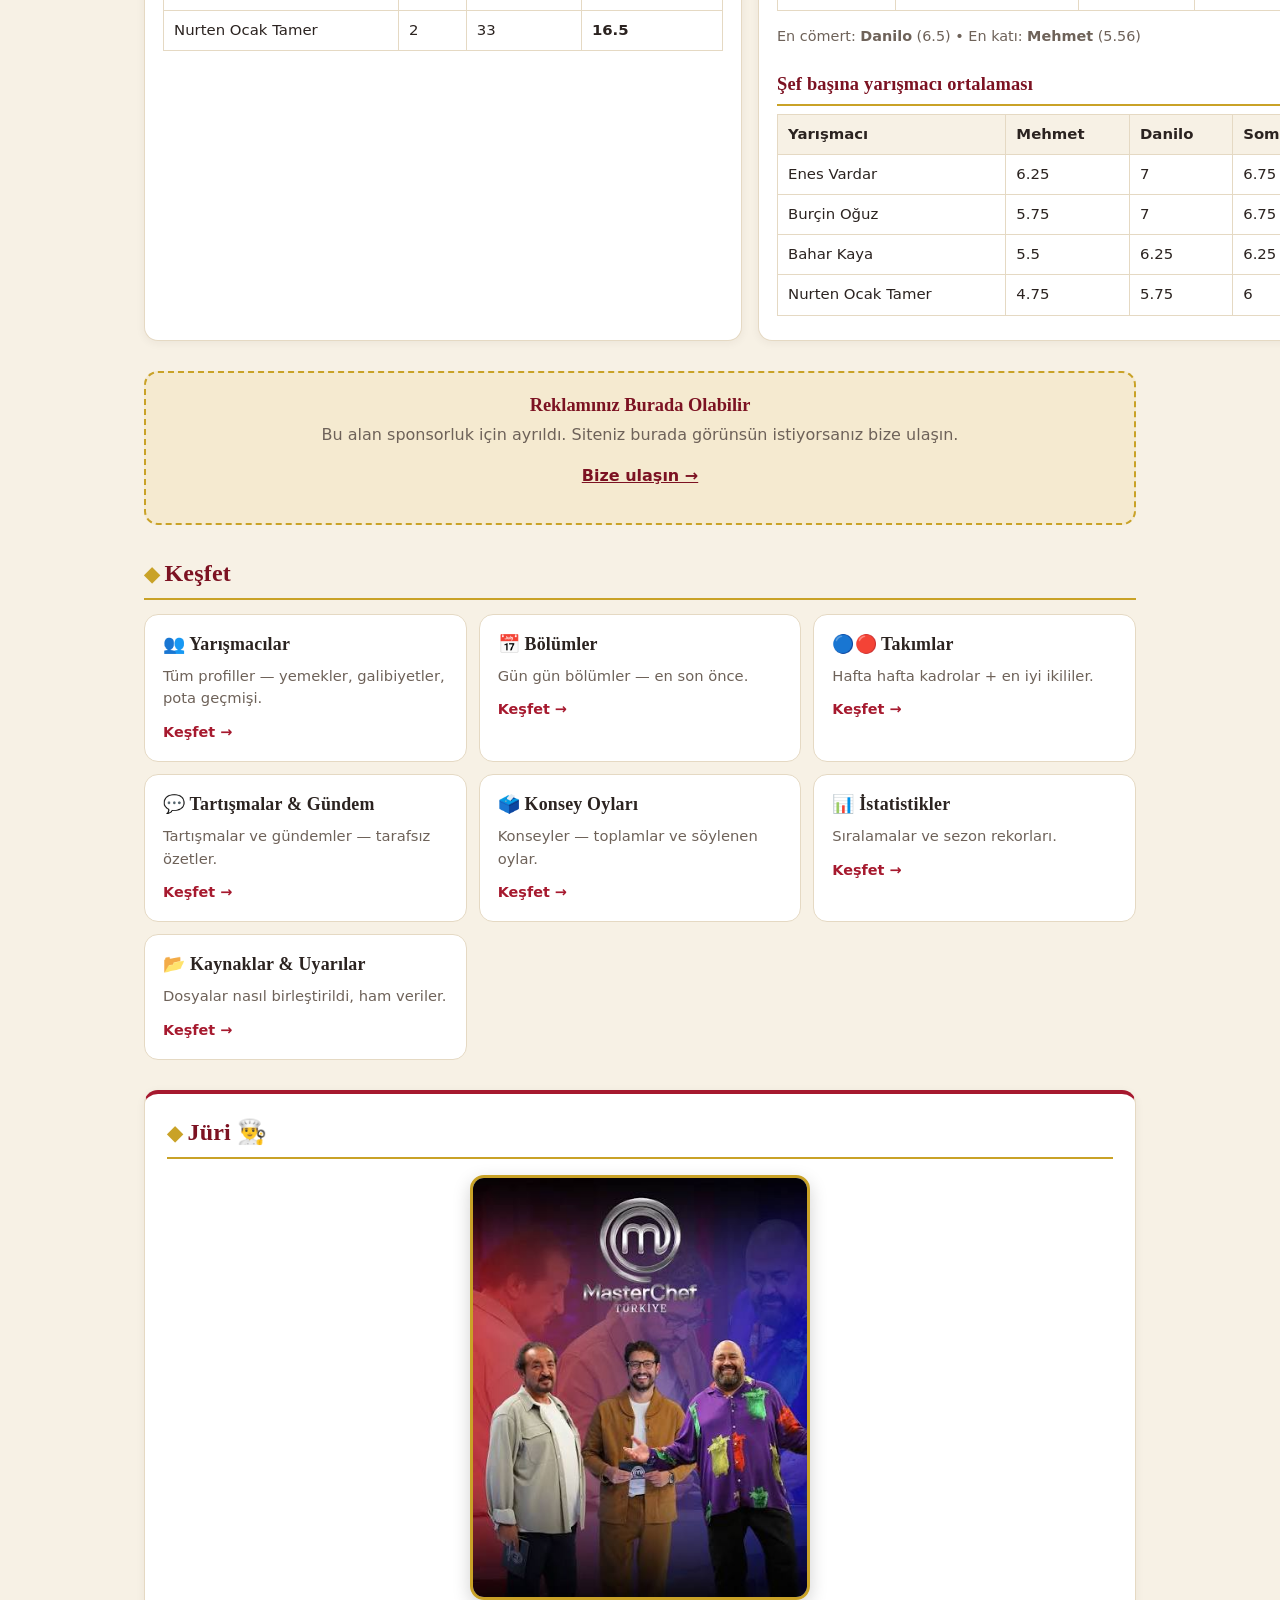
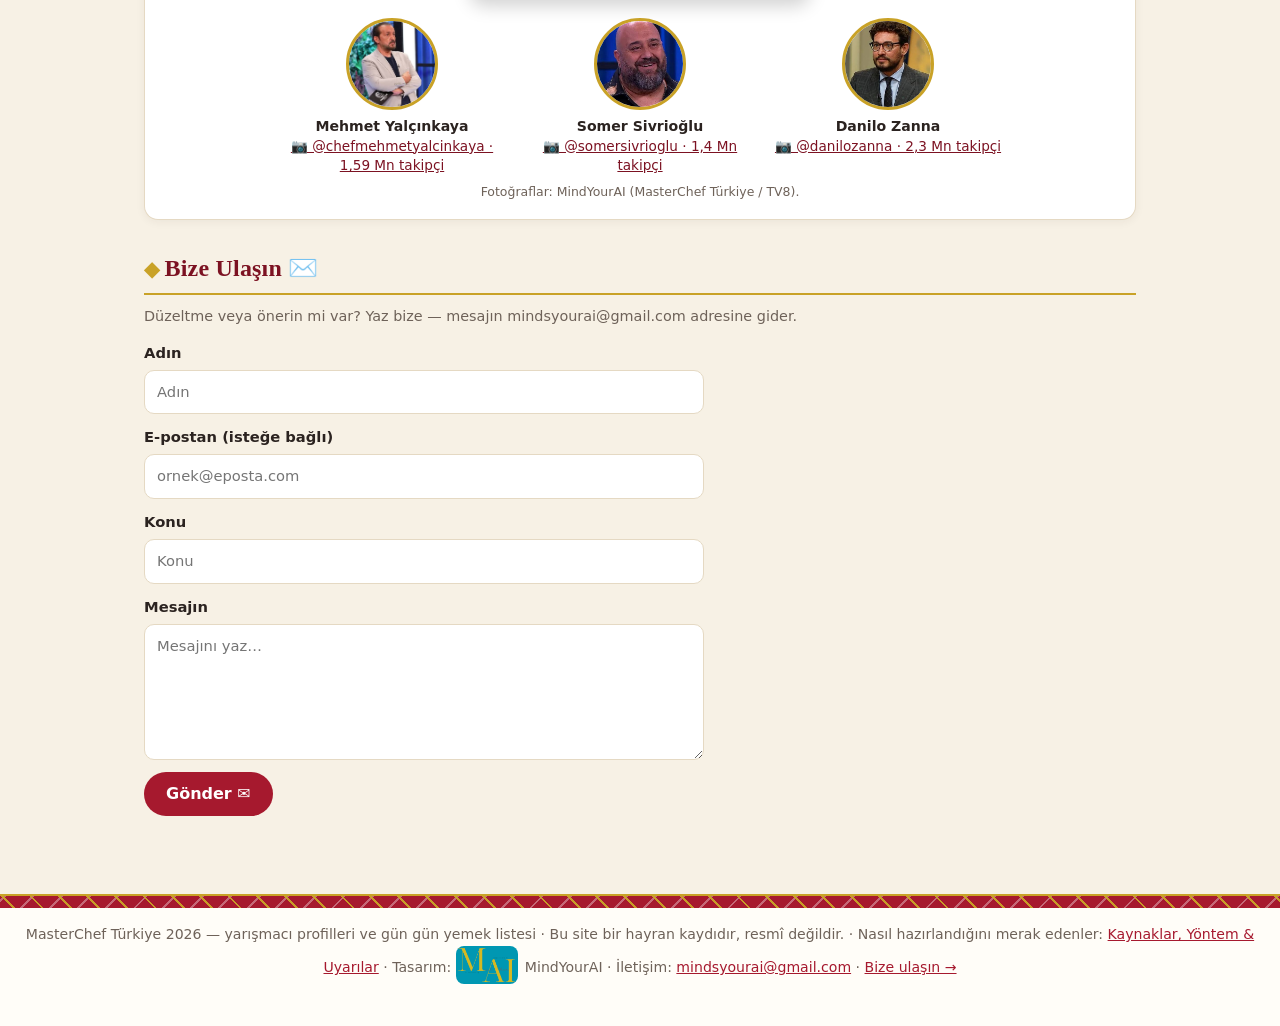
==== commit be5e3427: "Form notu: eksik düello penceresi 10-11 Kasım olarak daraltıldı" ====
--- a/index.html
+++ b/index.html
@@ -52,7 +52,7 @@
       <ol class="form-list" id="form-list"></ol>
       <button type="button" class="day-toggle" id="form-toggle" data-show="Tümünü gör ▾" data-hide="Tümünü gizle ▴" aria-expanded="false" hidden>Tümünü gör ▾</button>
       <div class="day-detail" id="form-rest" hidden></div>
-      <p class="note">Kayıtlara göre puan — 14. hafta düello puanları kayıtlarda eksik (10–12 Kasım düelloları eklenmedi).</p>
+      <p class="note">Kayıtlara göre puan — 10–11 Kasım düello puanları kayıtlarda eksik.</p>
     </div>
     <p class="note"><span id="players-count">12</span> yarışmacı · başarı puanına göre sıralı — karta tıkla, profil açılsın.</p>
     <div class="players-grid" id="players-grid"></div>
--- a/styles.css
+++ b/styles.css
@@ -417,5 +417,19 @@
 .player-card .c-stats{margin:0 14px}
 .player-card .c-stat b{color:var(--players)}
 .player-card .hint{margin:10px 16px 0}
+.form-board{background:#fff;border:1px solid var(--line);border-top:4px solid var(--players);border-radius:14px;padding:16px 18px;margin:0 0 18px}
+.form-board h3{margin:0 0 10px;font-size:1.15rem}
+.form-switch{display:flex;gap:8px;flex-wrap:wrap;margin-bottom:6px}
+.form-switch button{border:1px solid var(--players);background:#fff;color:var(--players);border-radius:999px;padding:8px 16px;min-height:40px;font:inherit;font-size:.9rem;font-weight:700;cursor:pointer}
+.form-switch button.active{background:var(--players);color:#fff}
+.form-list{list-style:none;margin:0;padding:0}
+.form-row{display:flex;flex-wrap:wrap;align-items:baseline;gap:2px 10px;width:100%;text-align:left;background:none;border:none;border-bottom:1px solid var(--line);padding:10px 2px;font:inherit;cursor:pointer;color:var(--ink)}
+.form-row:hover .form-name{text-decoration:underline}
+.form-rank{font-weight:800;color:var(--players);min-width:28px}
+.form-name{font-weight:700;flex:1}
+.form-points{font-family:Georgia,serif;font-size:1.4rem;font-weight:800;color:var(--players);line-height:1}
+.form-break{flex-basis:100%;margin-left:38px;font-size:.82rem;color:var(--muted)}
+.form-board .day-toggle{margin:12px 0 0}
+.form-board .note{margin:12px 0 0}
 #team-stats-section h3{margin:26px 0 8px;font-size:1.2rem}
 #team-stats-section h3::before{content:"◆ ";color:var(--stats);font-size:.85em}
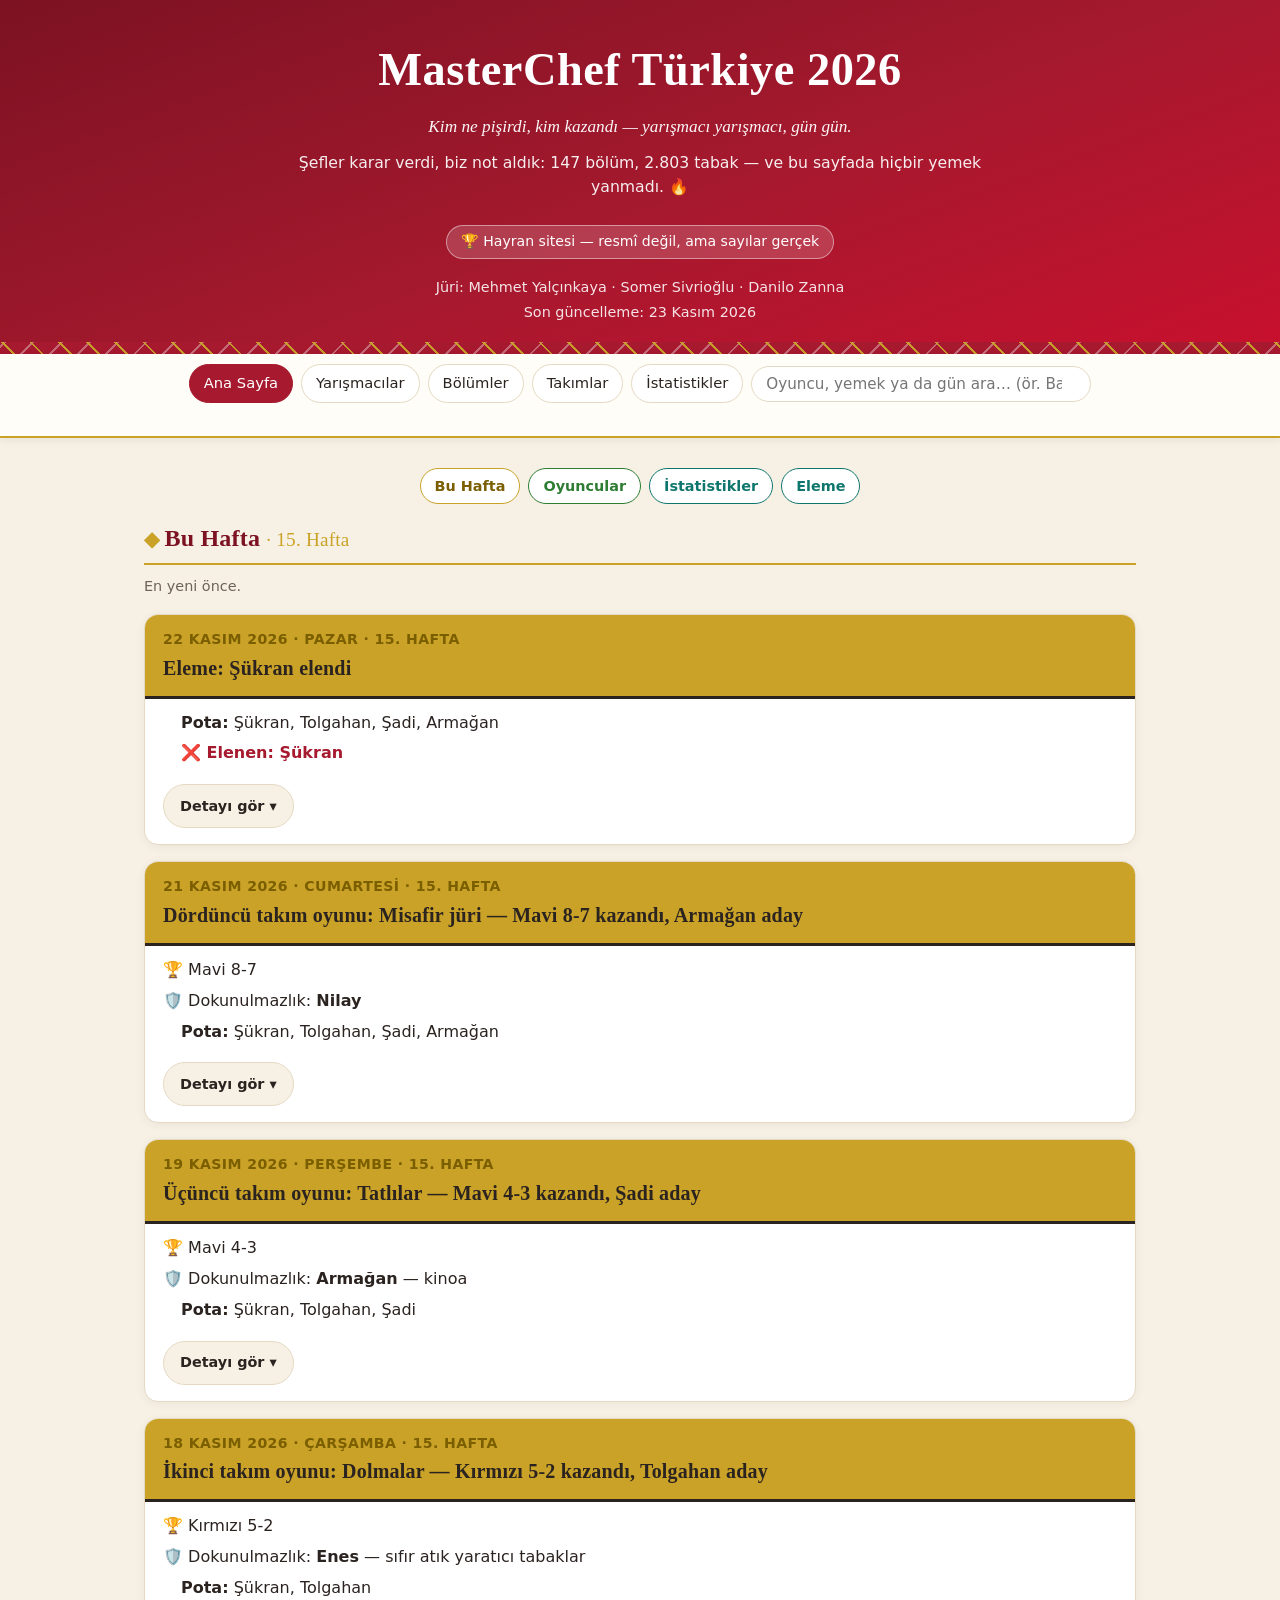
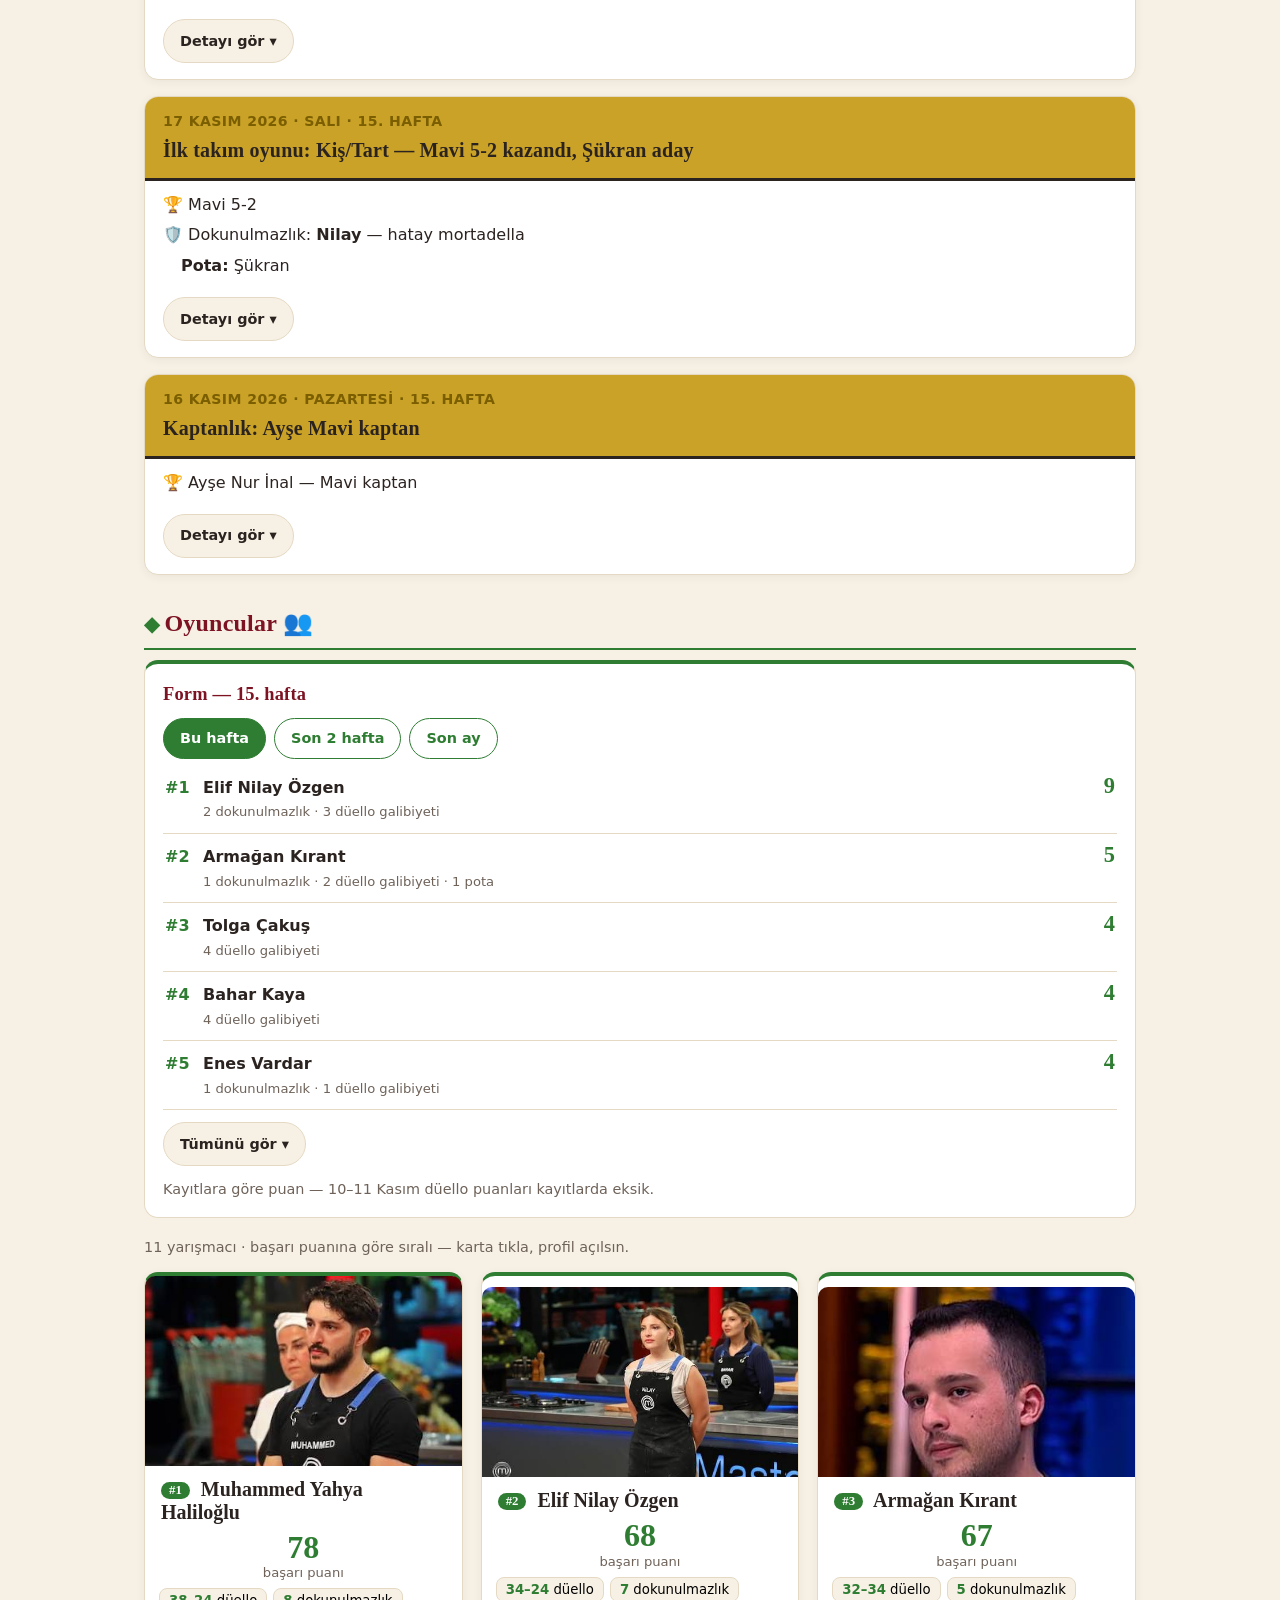
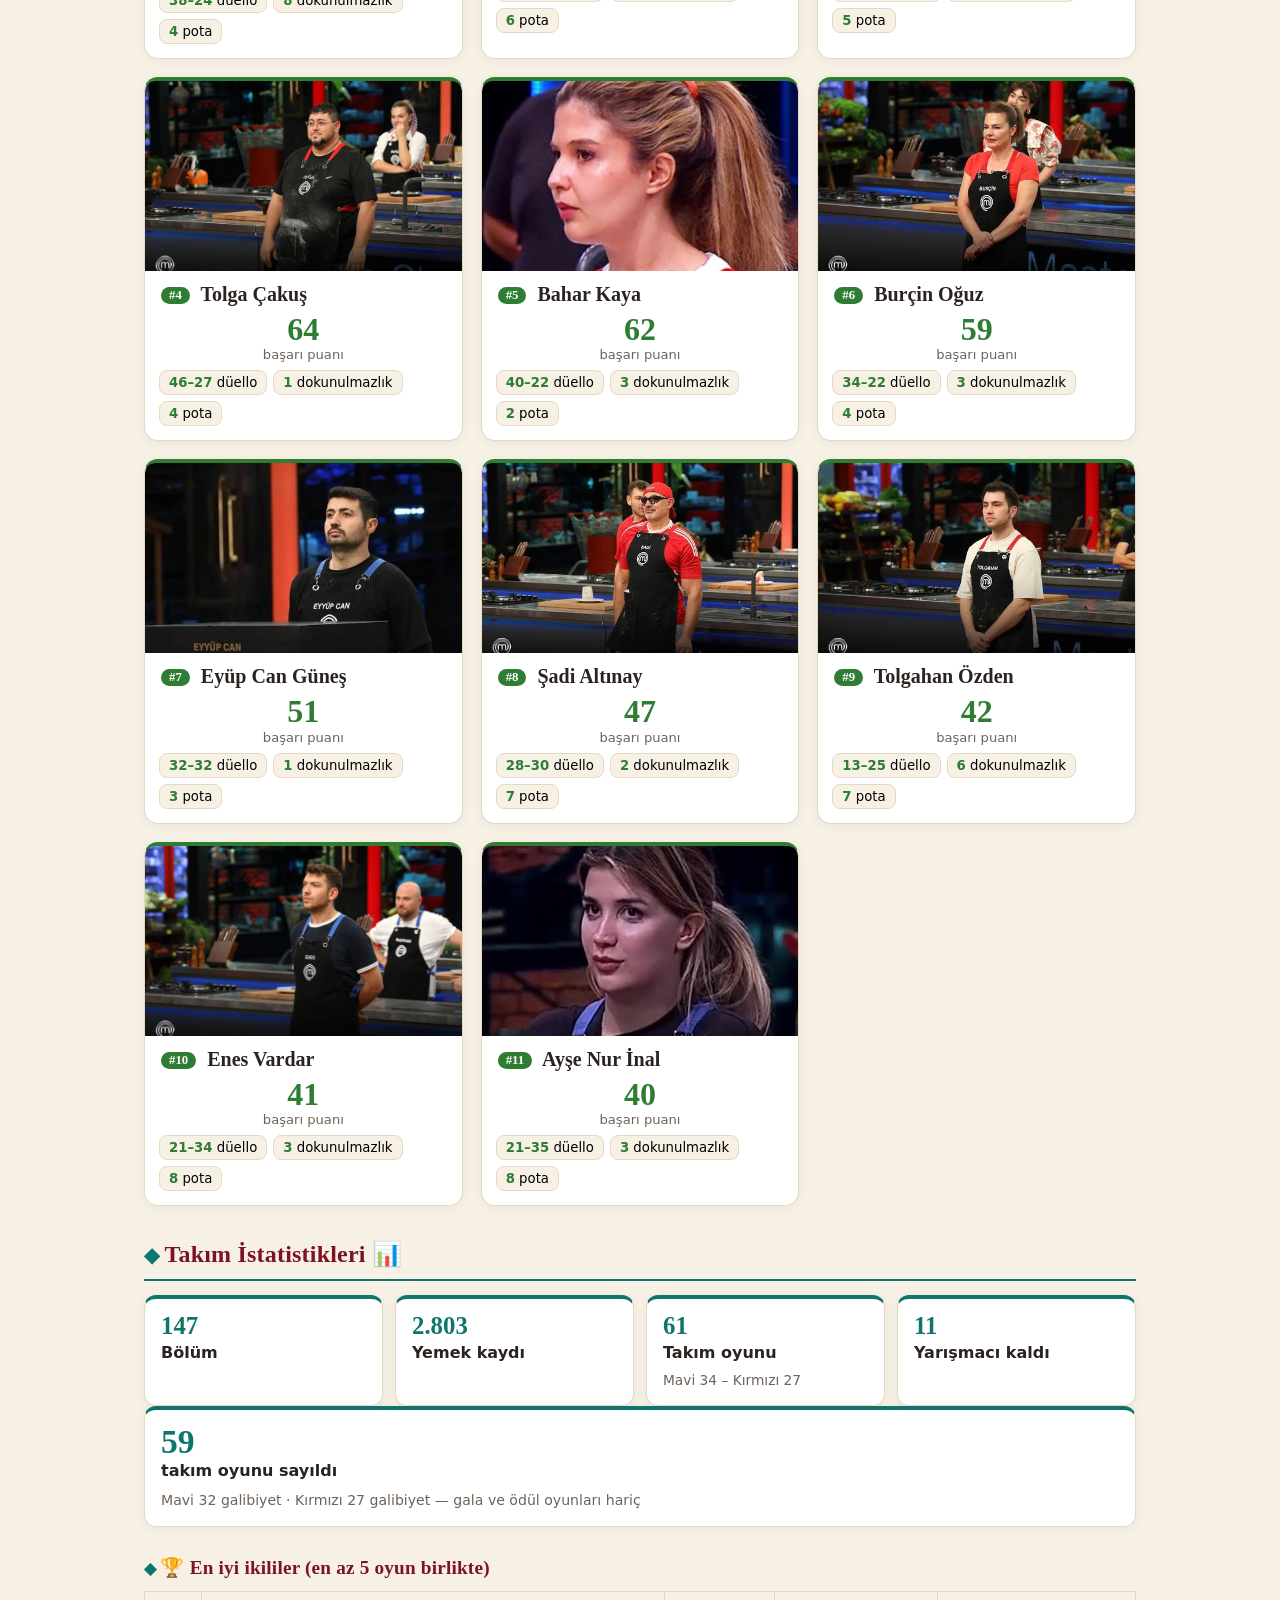
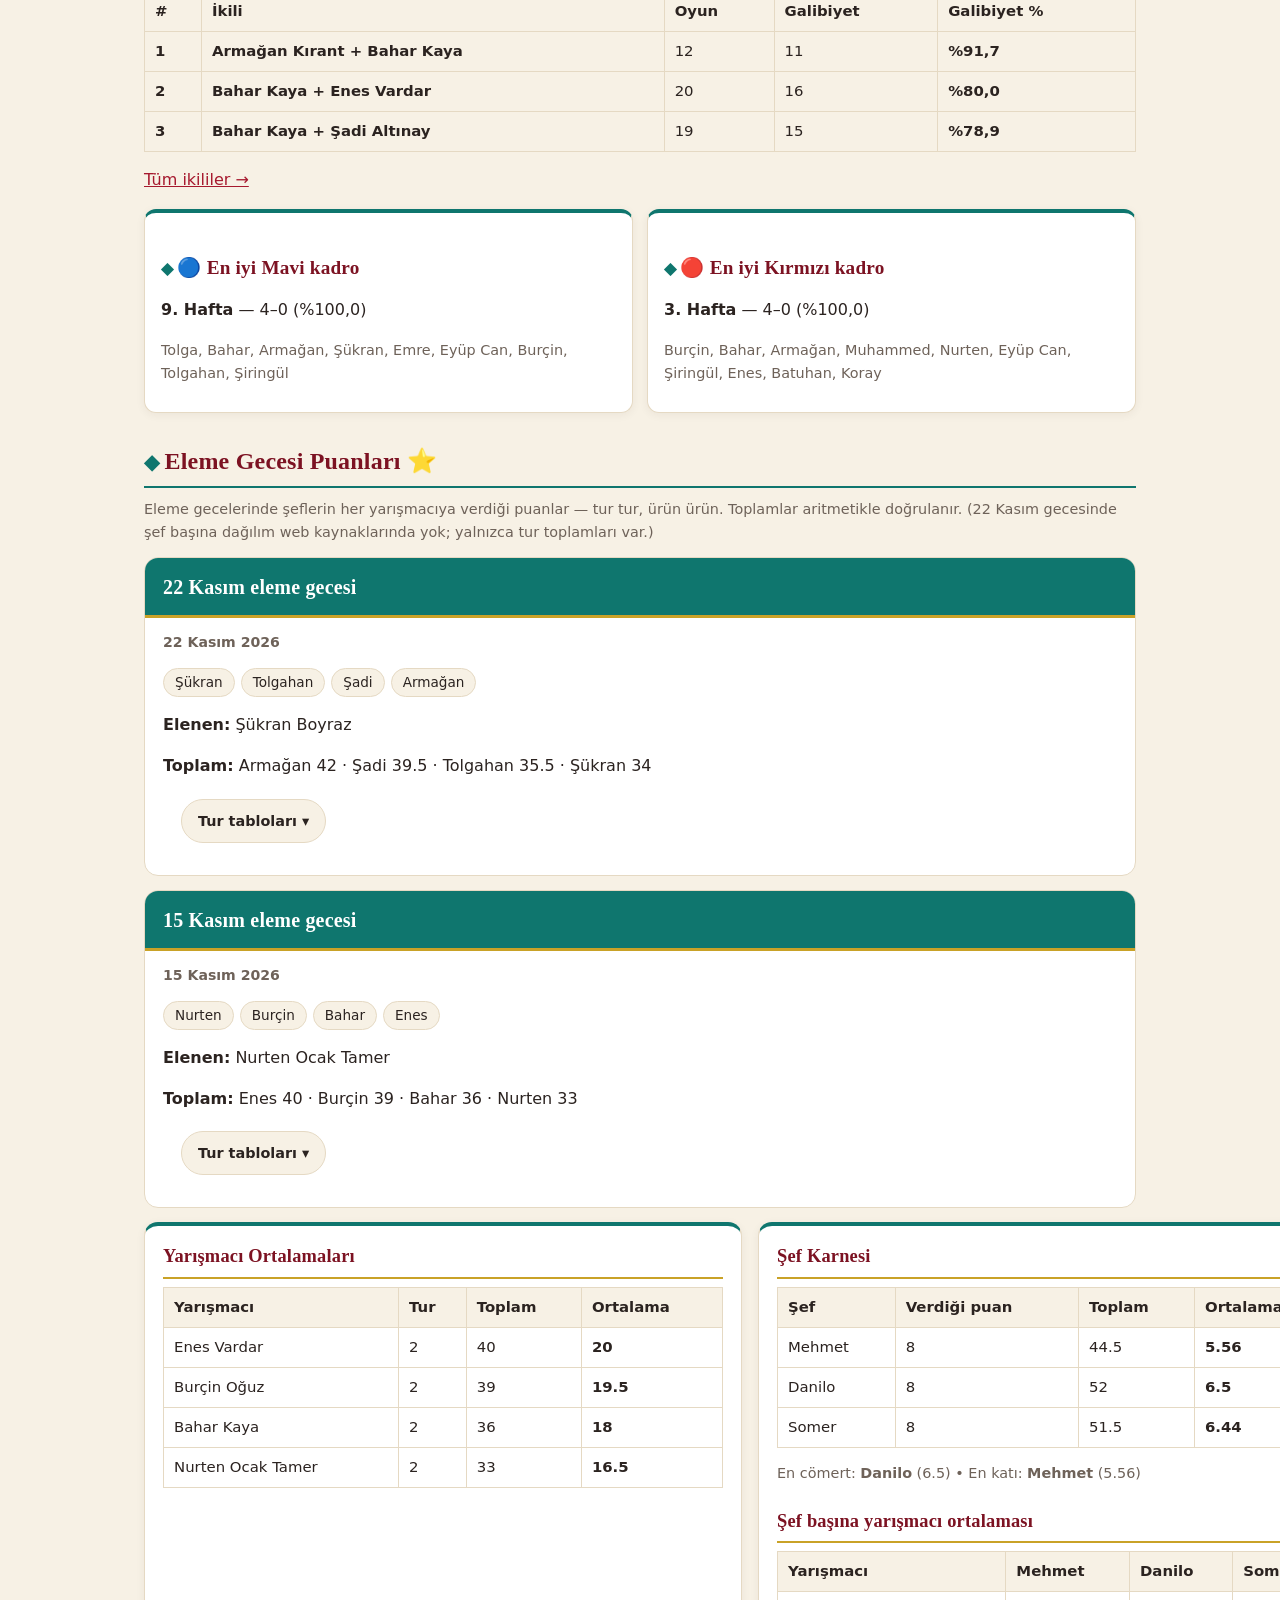
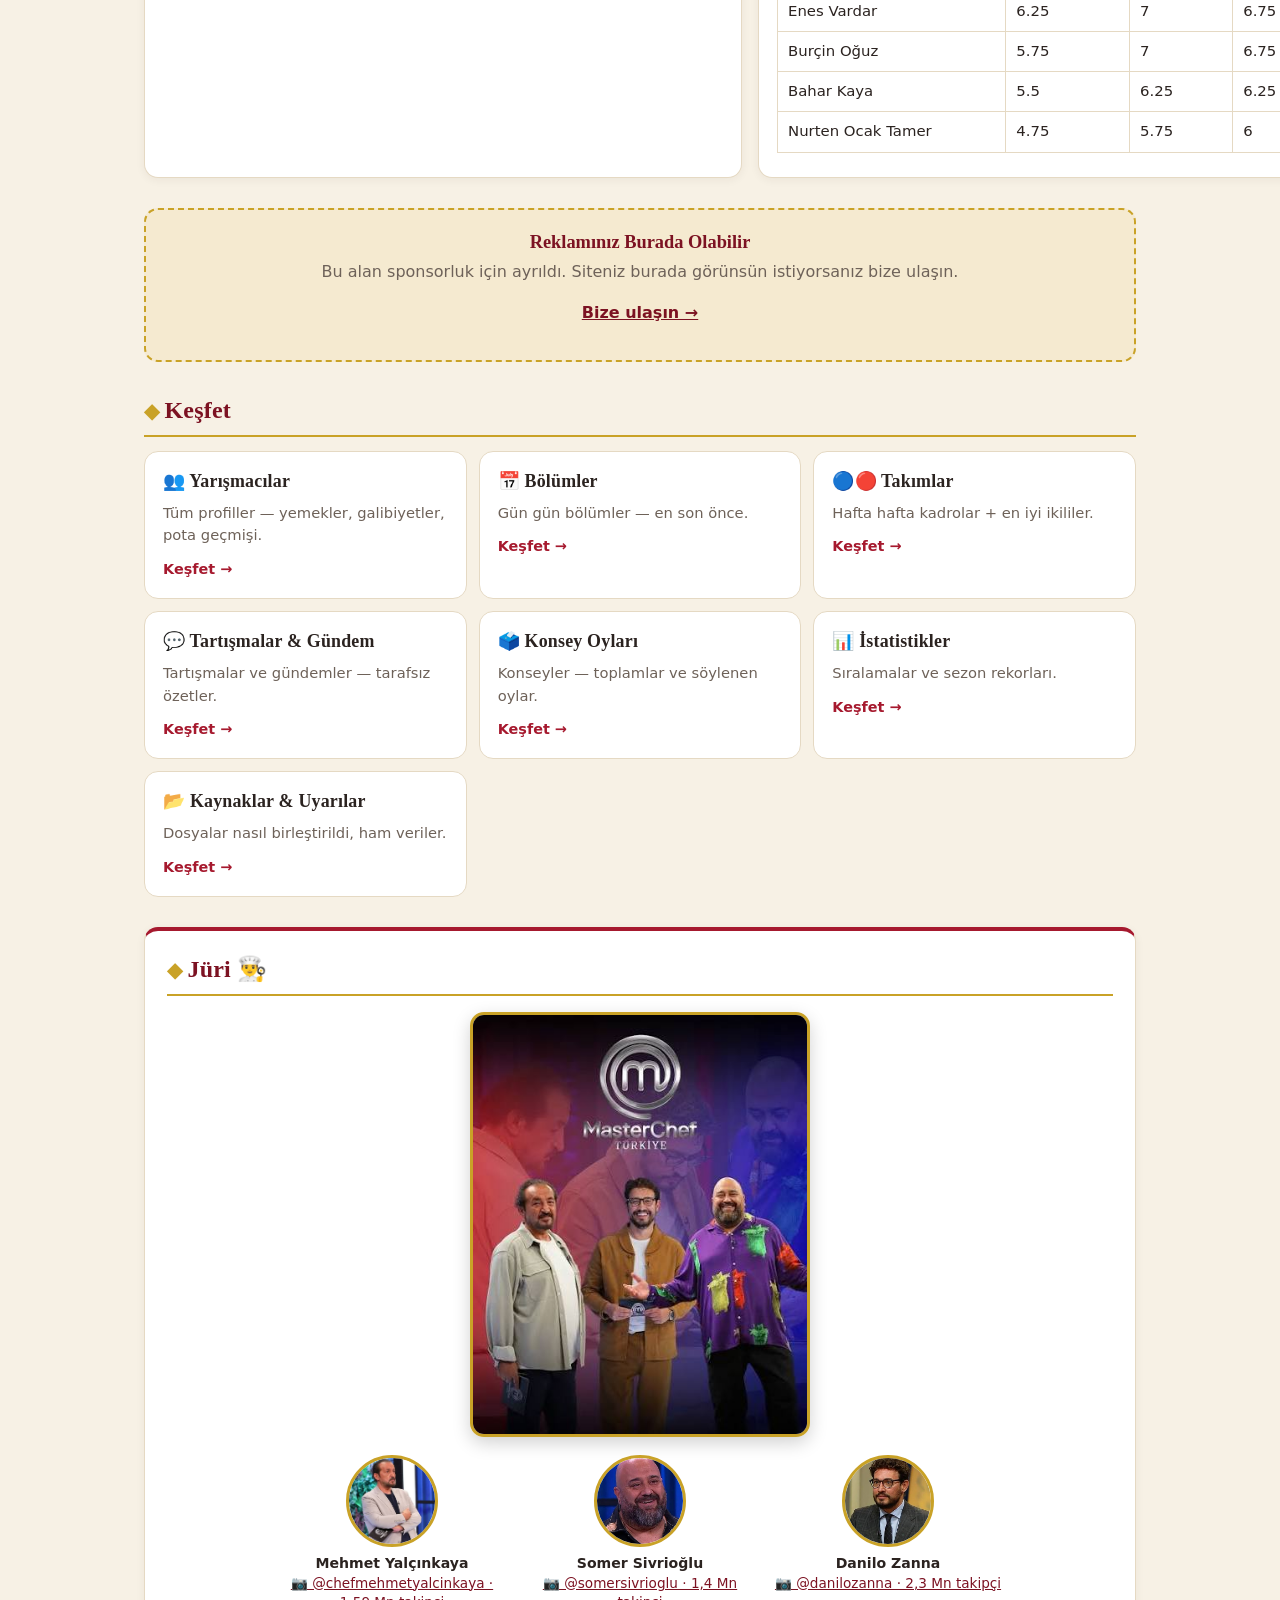
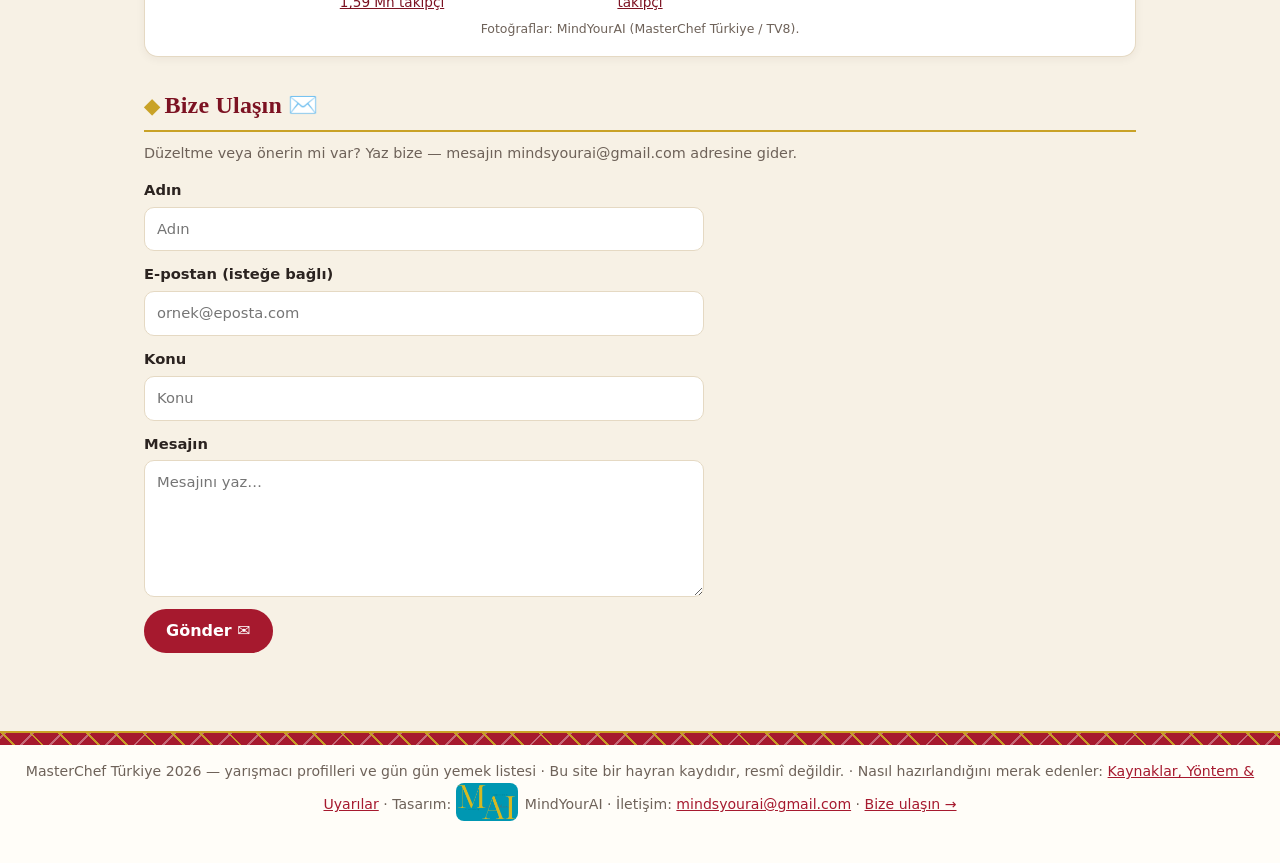
==== commit 907053a5: "Eleme bolumu notu: 22 Kasim gecesinde sef bazinda dagilim yok" ====
--- a/index.html
+++ b/index.html
@@ -65,7 +65,7 @@
   </section>
   <section id="eleme-section">
     <h2>Eleme Gecesi Puanları ⭐</h2>
-    <p class="note">Eleme gecelerinde şeflerin her yarışmacıya verdiği puanlar — tur tur, ürün ürün. Toplamlar aritmetikle doğrulanır.</p>
+    <p class="note">Eleme gecelerinde şeflerin her yarışmacıya verdiği puanlar — tur tur, ürün ürün. Toplamlar aritmetikle doğrulanır. (22 Kasım gecesinde şef başına dağılım web kaynaklarında yok; yalnızca tur toplamları var.)</p>
     <div id="eleme-nights"></div>
     <div class="eleme-cards" id="eleme-cards">
       <div class="eleme-stat-card" id="eleme-players"></div>
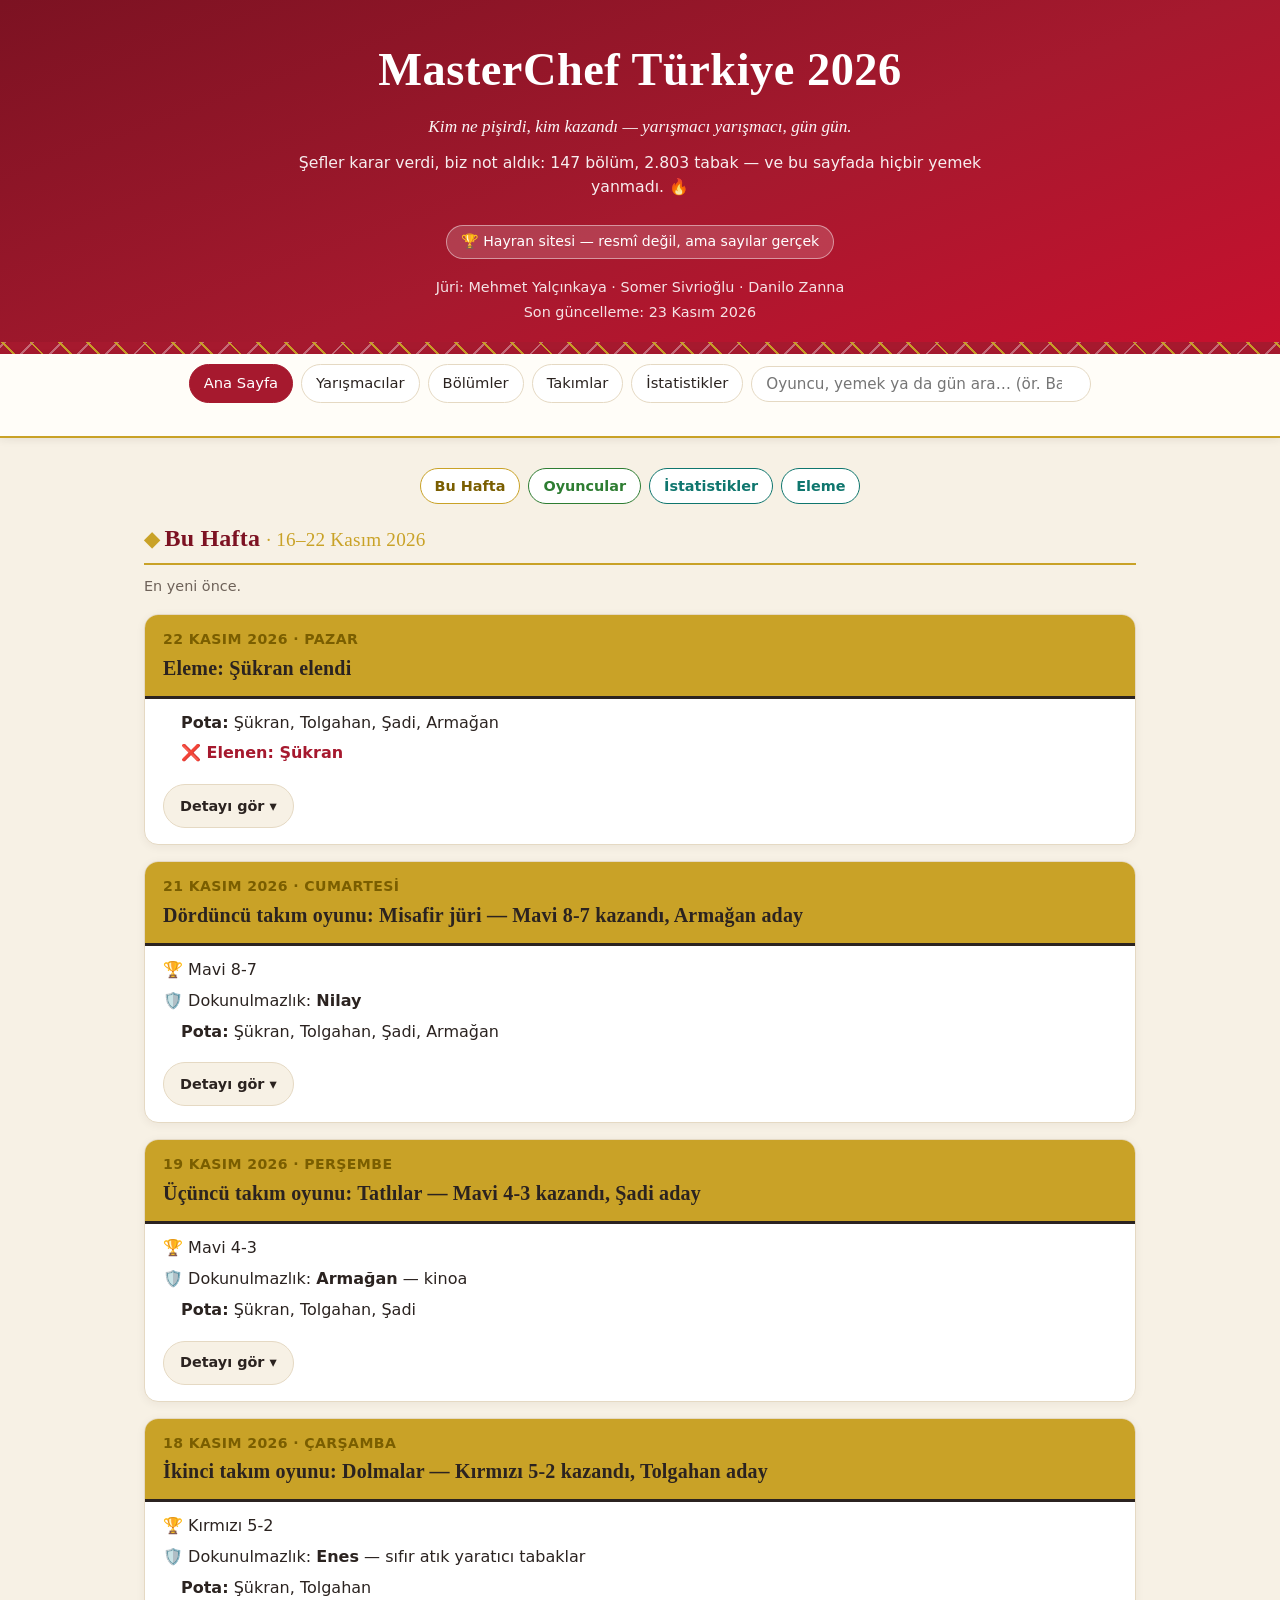
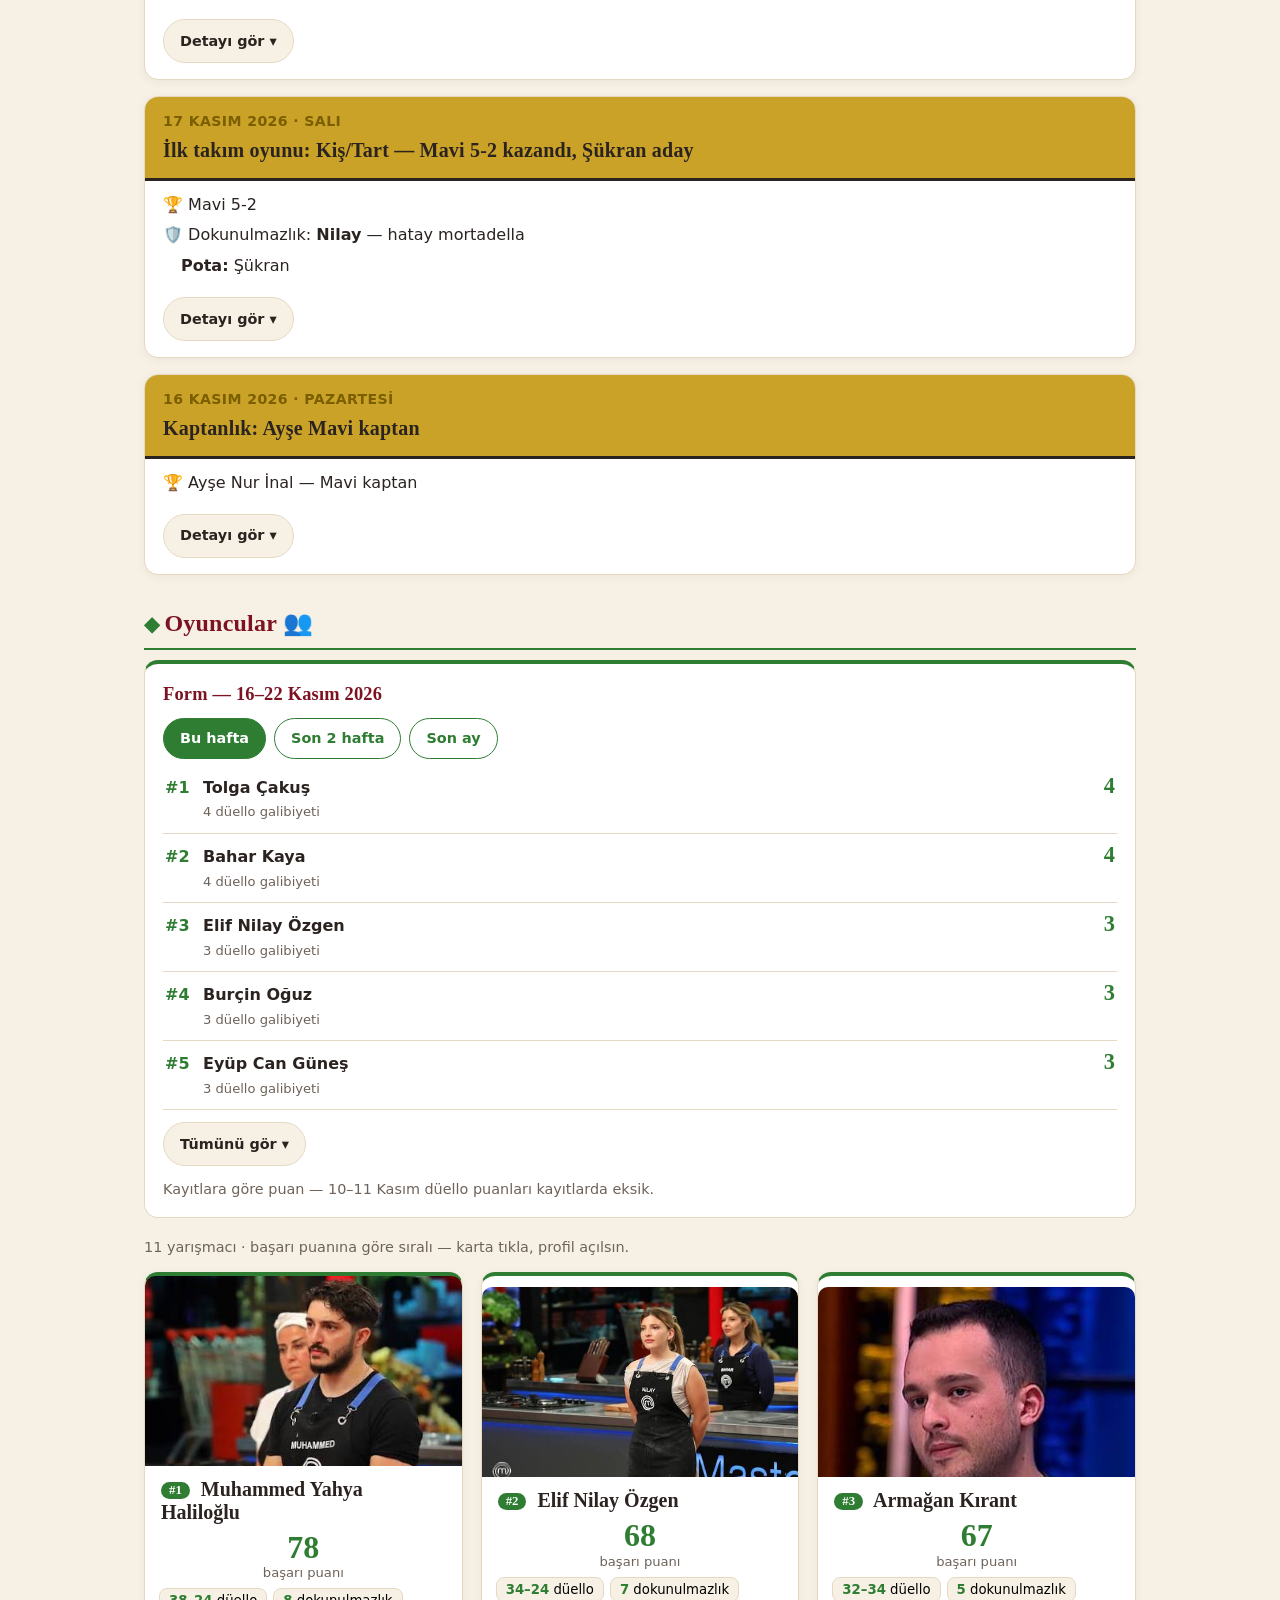
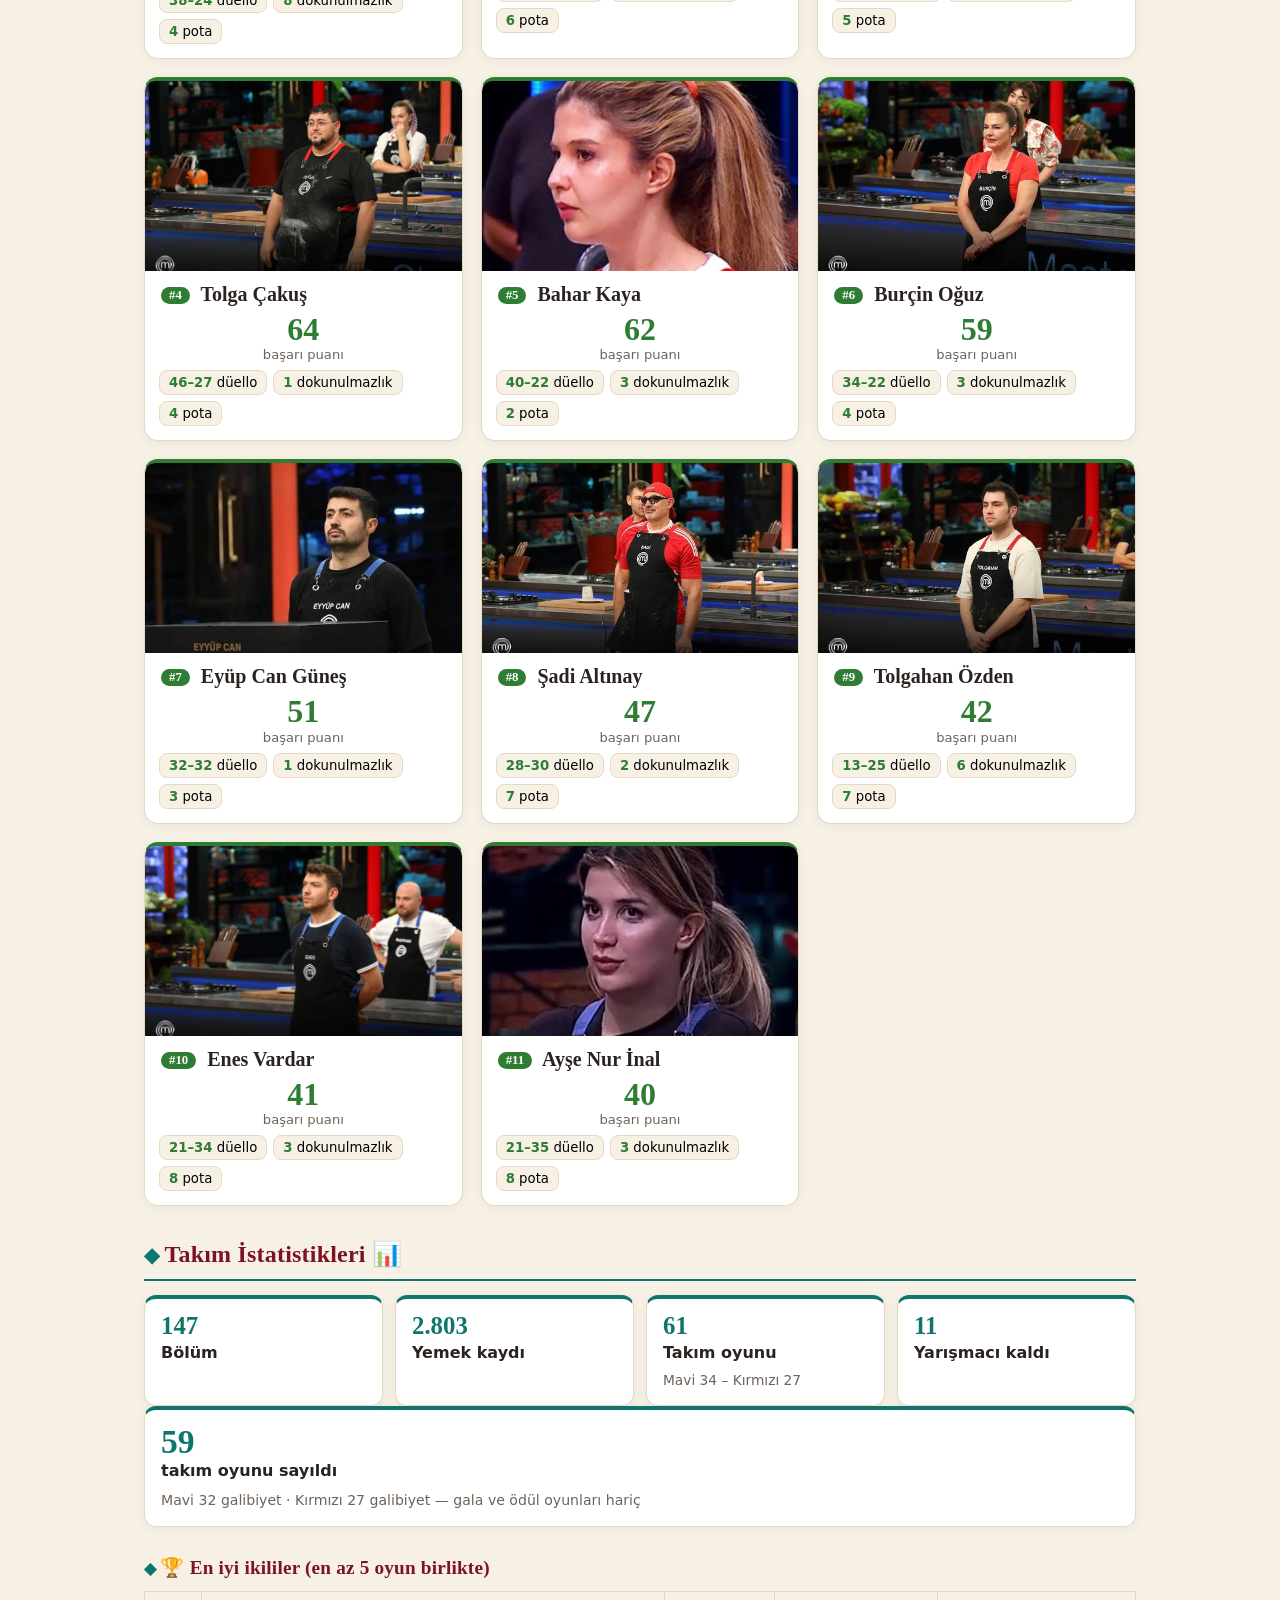
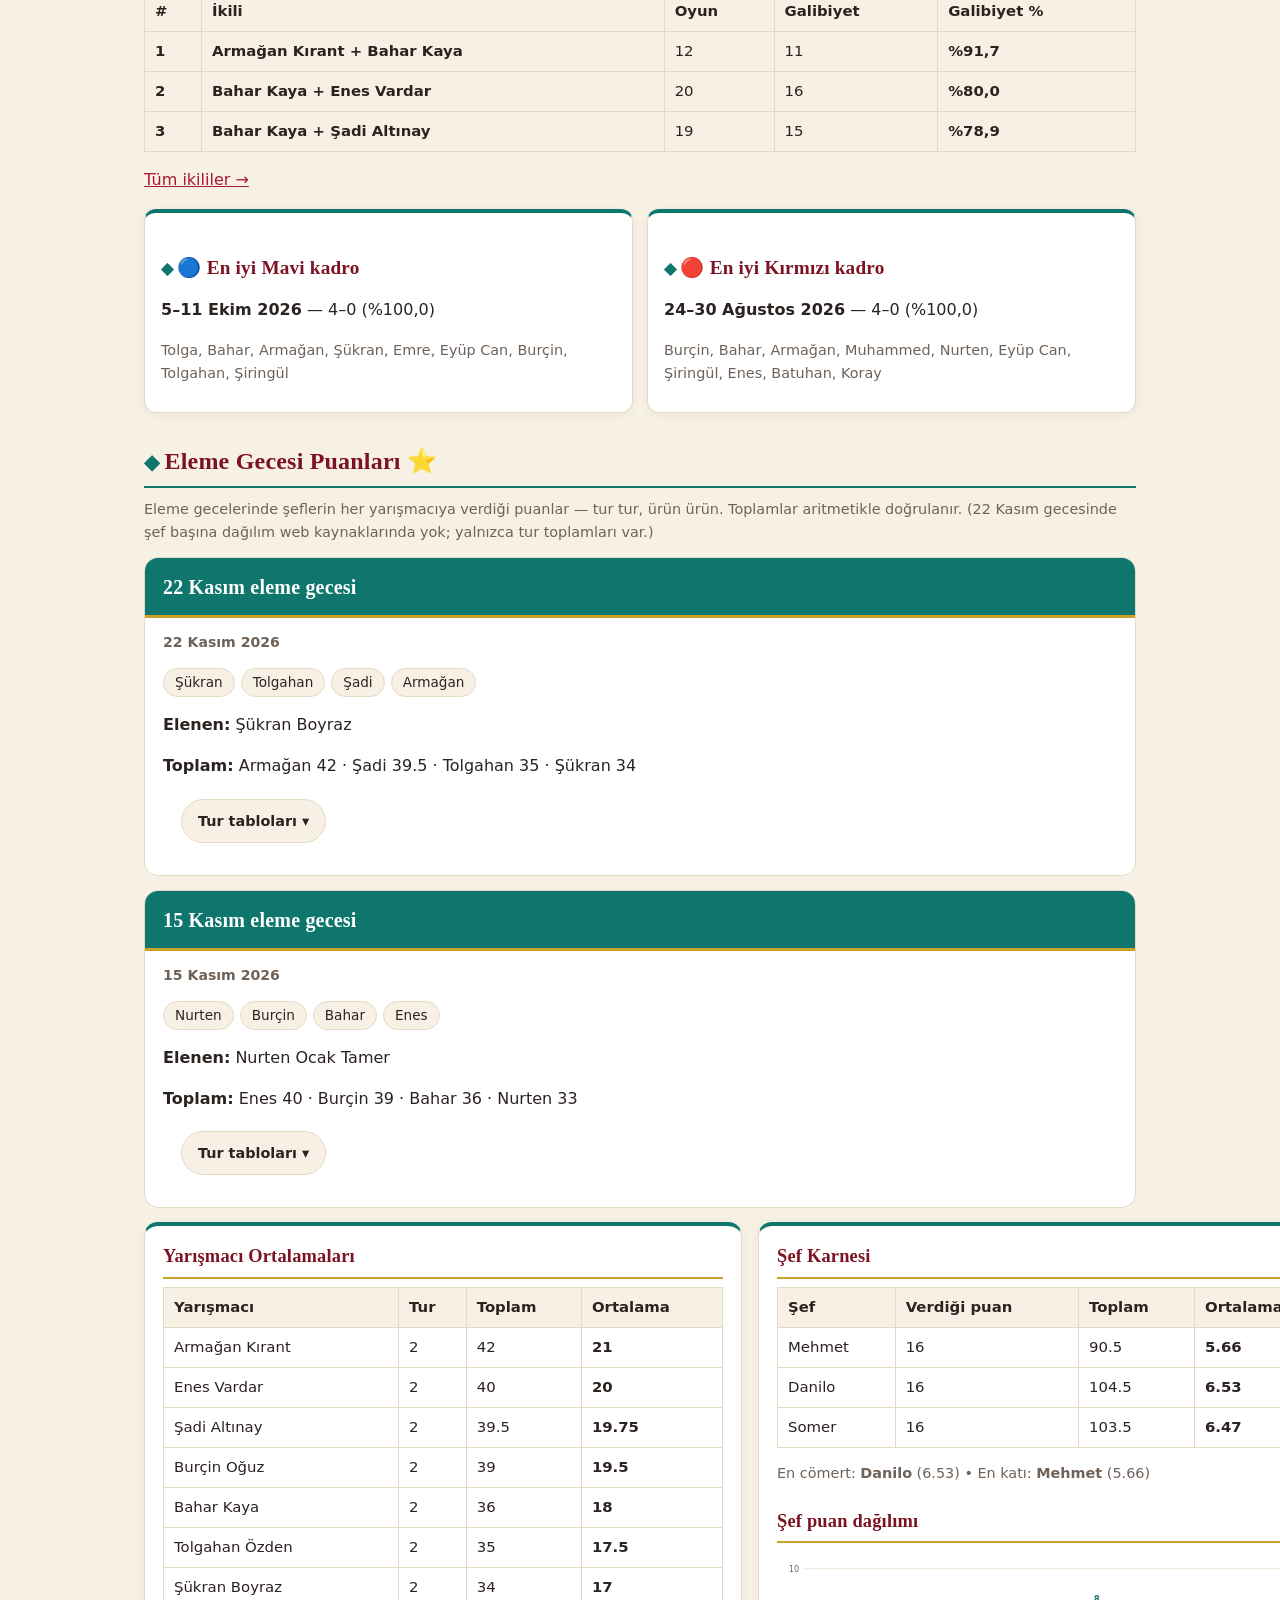
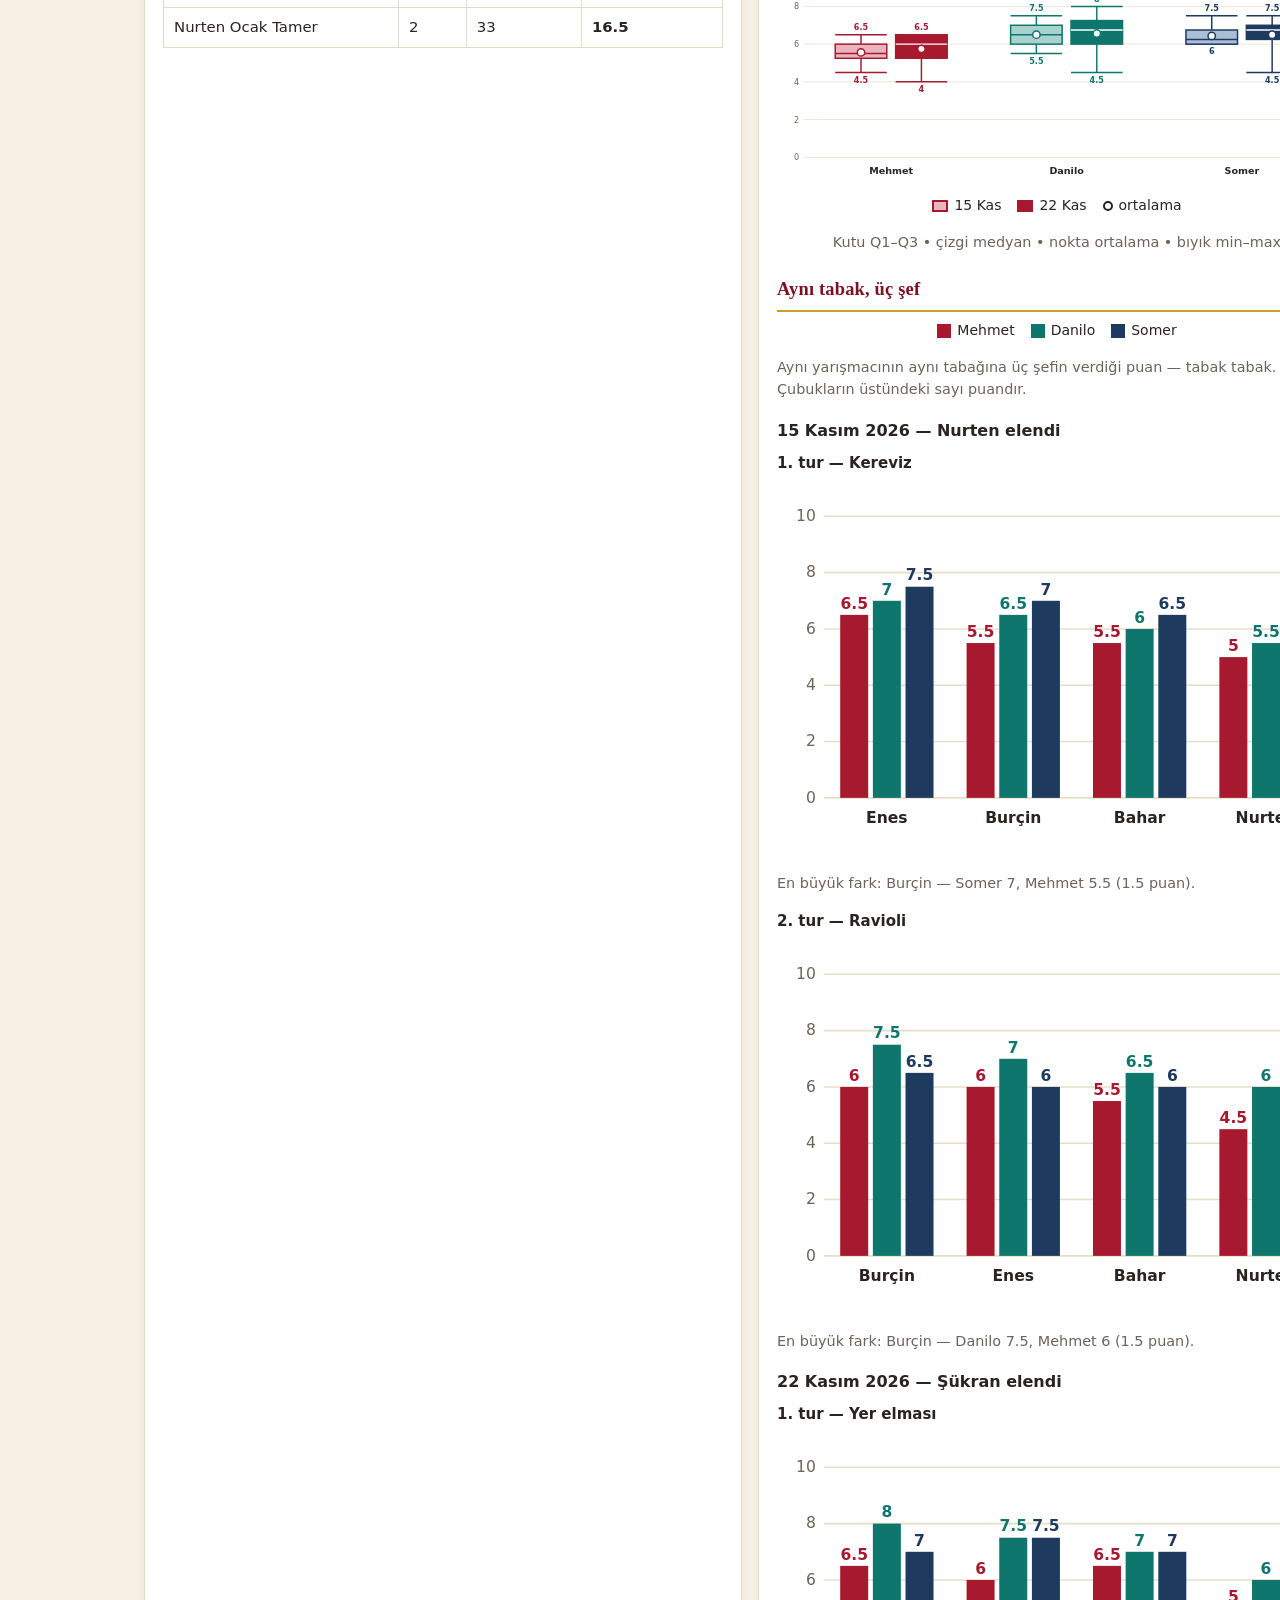
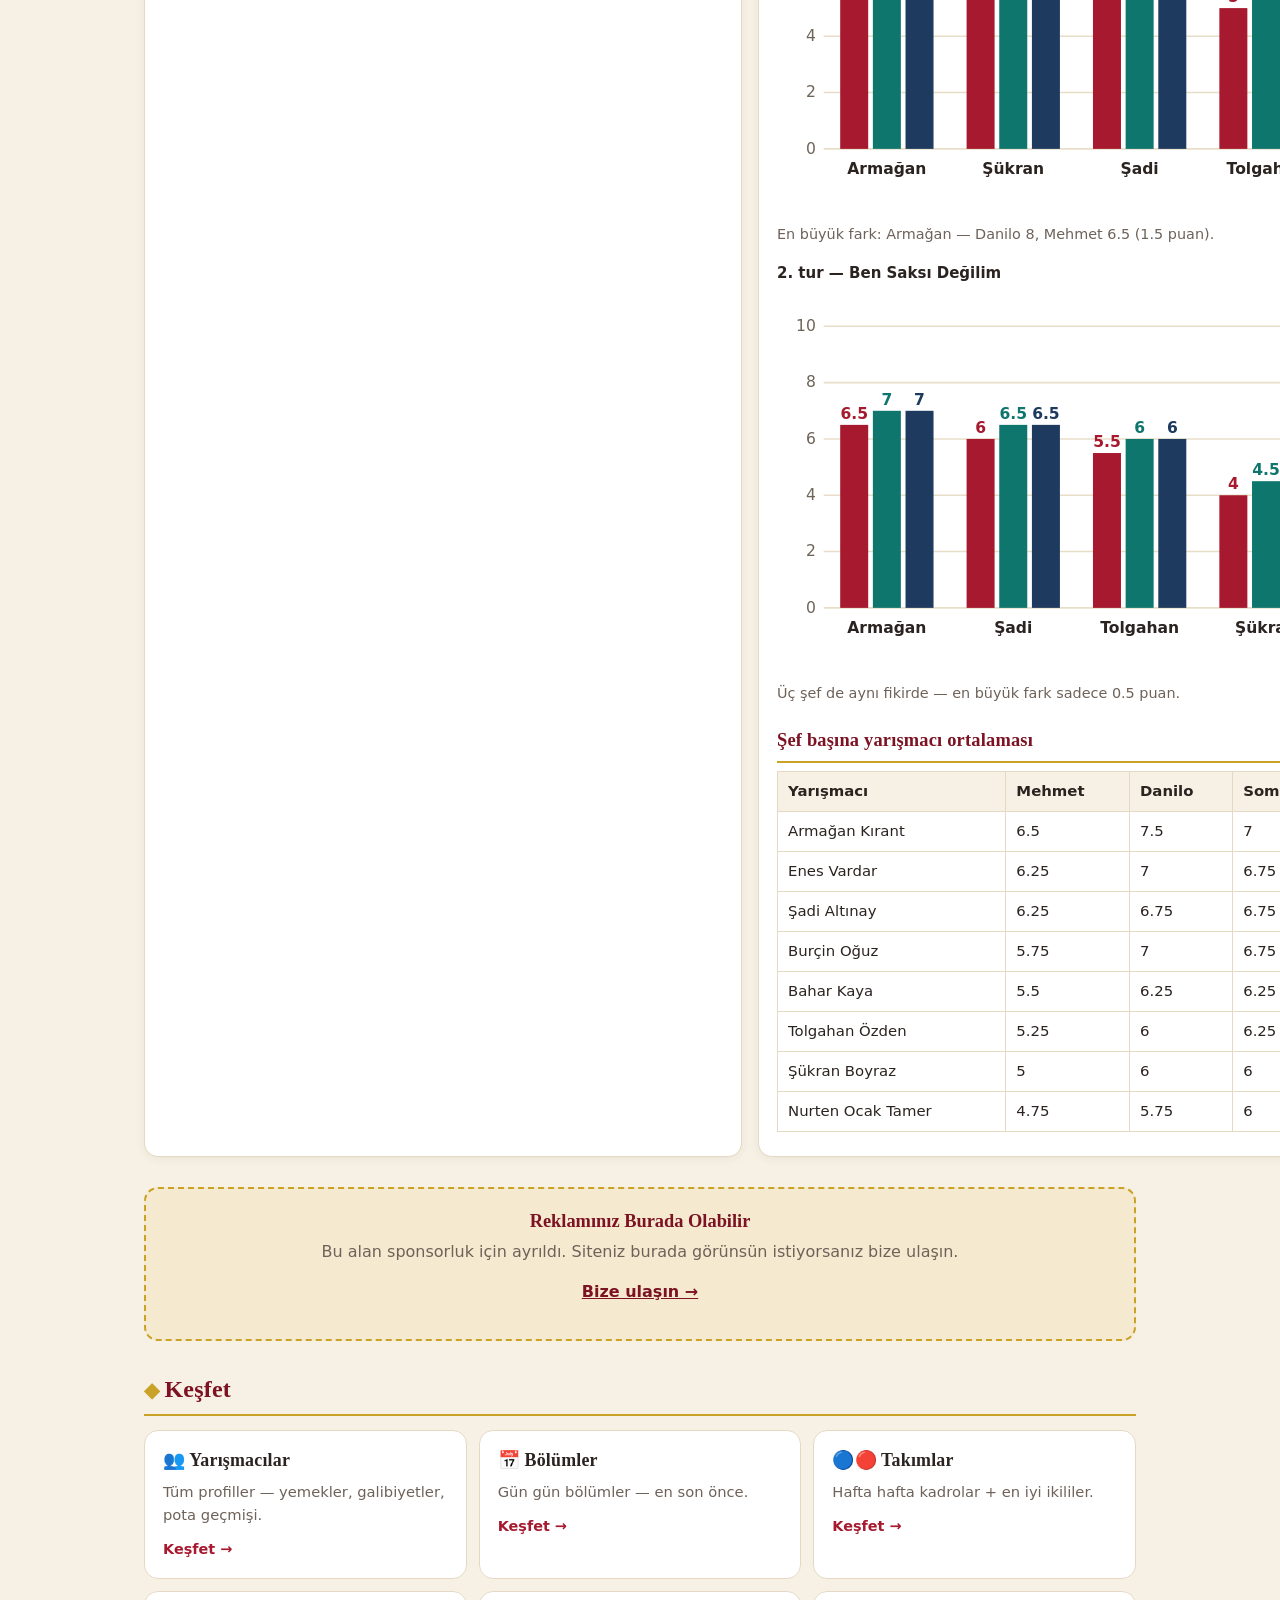
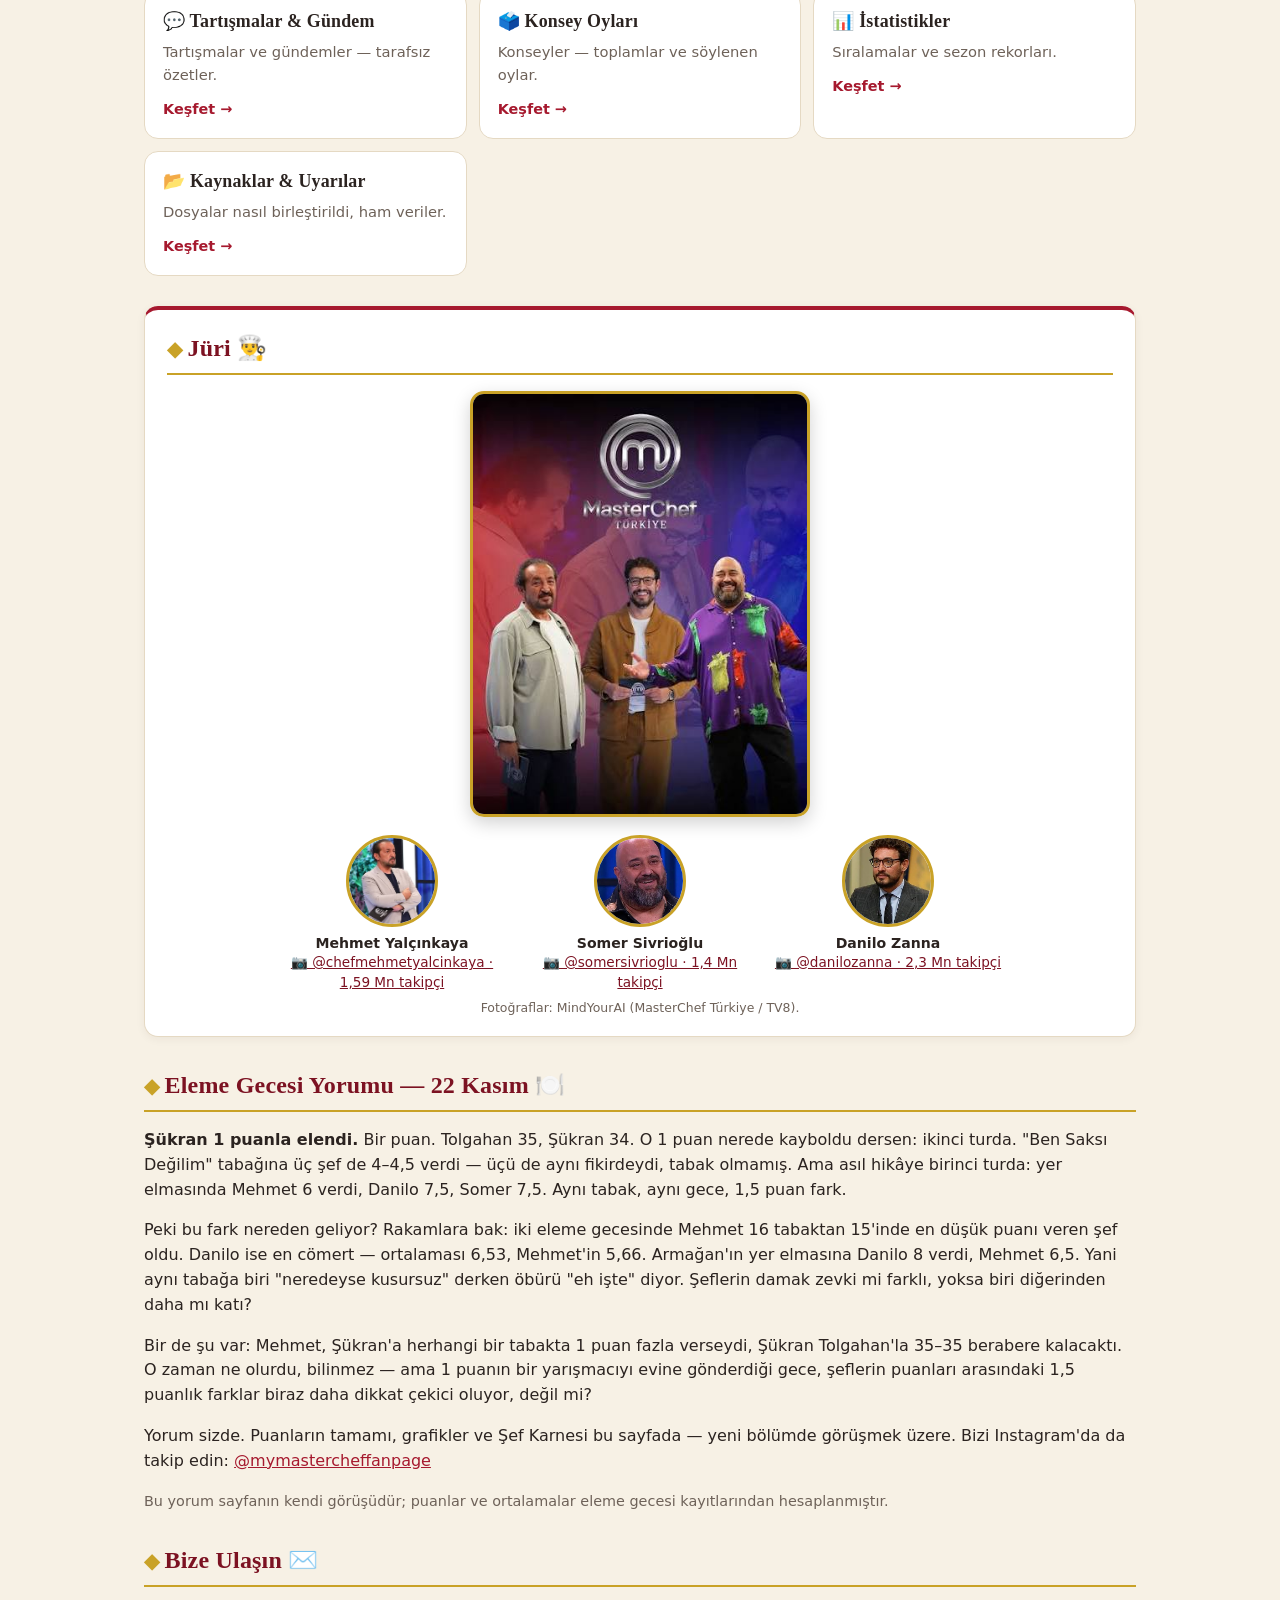
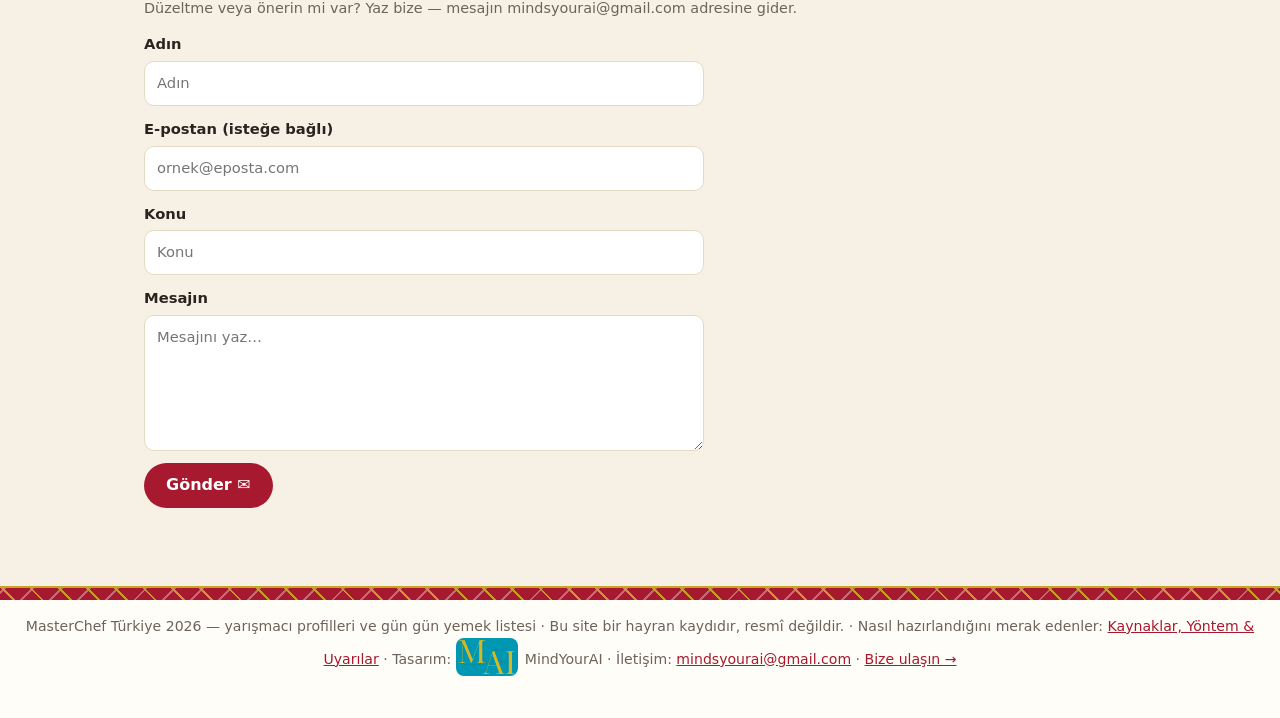
==== commit 307e767e: "Tabak tabak sef karsilastirma grafigi + eleme gecesi yorumu + hafta->tarih temizligi (index.html)" ====
--- a/index.html
+++ b/index.html
@@ -103,6 +103,15 @@
     <p class="photo-credit">Fotoğraflar: MindYourAI (MasterChef Türkiye / TV8).</p>
   </section>
 
+  <section id="yorum" aria-label="Eleme gecesi yorumu">
+    <h2>Eleme Gecesi Yorumu — 22 Kasım 🍽️</h2>
+    <p><strong>Şükran 1 puanla elendi.</strong> Bir puan. Tolgahan 35, Şükran 34. O 1 puan nerede kayboldu dersen: ikinci turda. "Ben Saksı Değilim" tabağına üç şef de 4–4,5 verdi — üçü de aynı fikirdeydi, tabak olmamış. Ama asıl hikâye birinci turda: yer elmasında Mehmet 6 verdi, Danilo 7,5, Somer 7,5. Aynı tabak, aynı gece, 1,5 puan fark.</p>
+    <p>Peki bu fark nereden geliyor? Rakamlara bak: iki eleme gecesinde Mehmet 16 tabaktan 15'inde en düşük puanı veren şef oldu. Danilo ise en cömert — ortalaması 6,53, Mehmet'in 5,66. Armağan'ın yer elmasına Danilo 8 verdi, Mehmet 6,5. Yani aynı tabağa biri "neredeyse kusursuz" derken öbürü "eh işte" diyor. Şeflerin damak zevki mi farklı, yoksa biri diğerinden daha mı katı?</p>
+    <p>Bir de şu var: Mehmet, Şükran'a herhangi bir tabakta 1 puan fazla verseydi, Şükran Tolgahan'la 35–35 berabere kalacaktı. O zaman ne olurdu, bilinmez — ama 1 puanın bir yarışmacıyı evine gönderdiği gece, şeflerin puanları arasındaki 1,5 puanlık farklar biraz daha dikkat çekici oluyor, değil mi?</p>
+    <p>Yorum sizde. Puanların tamamı, grafikler ve Şef Karnesi bu sayfada — yeni bölümde görüşmek üzere. Bizi Instagram'da da takip edin: <a href="https://www.instagram.com/mymastercheffanpage/" target="_blank" rel="noopener">@mymastercheffanpage</a></p>
+    <p class="note">Bu yorum sayfanın kendi görüşüdür; puanlar ve ortalamalar eleme gecesi kayıtlarından hesaplanmıştır.</p>
+  </section>
+
   <section id="iletisim" aria-label="İletişim">
     <h2>Bize Ulaşın ✉️</h2>
     <p class="note">Düzeltme veya önerin mi var? Yaz bize — mesajın mindsyourai@gmail.com adresine gider.</p>
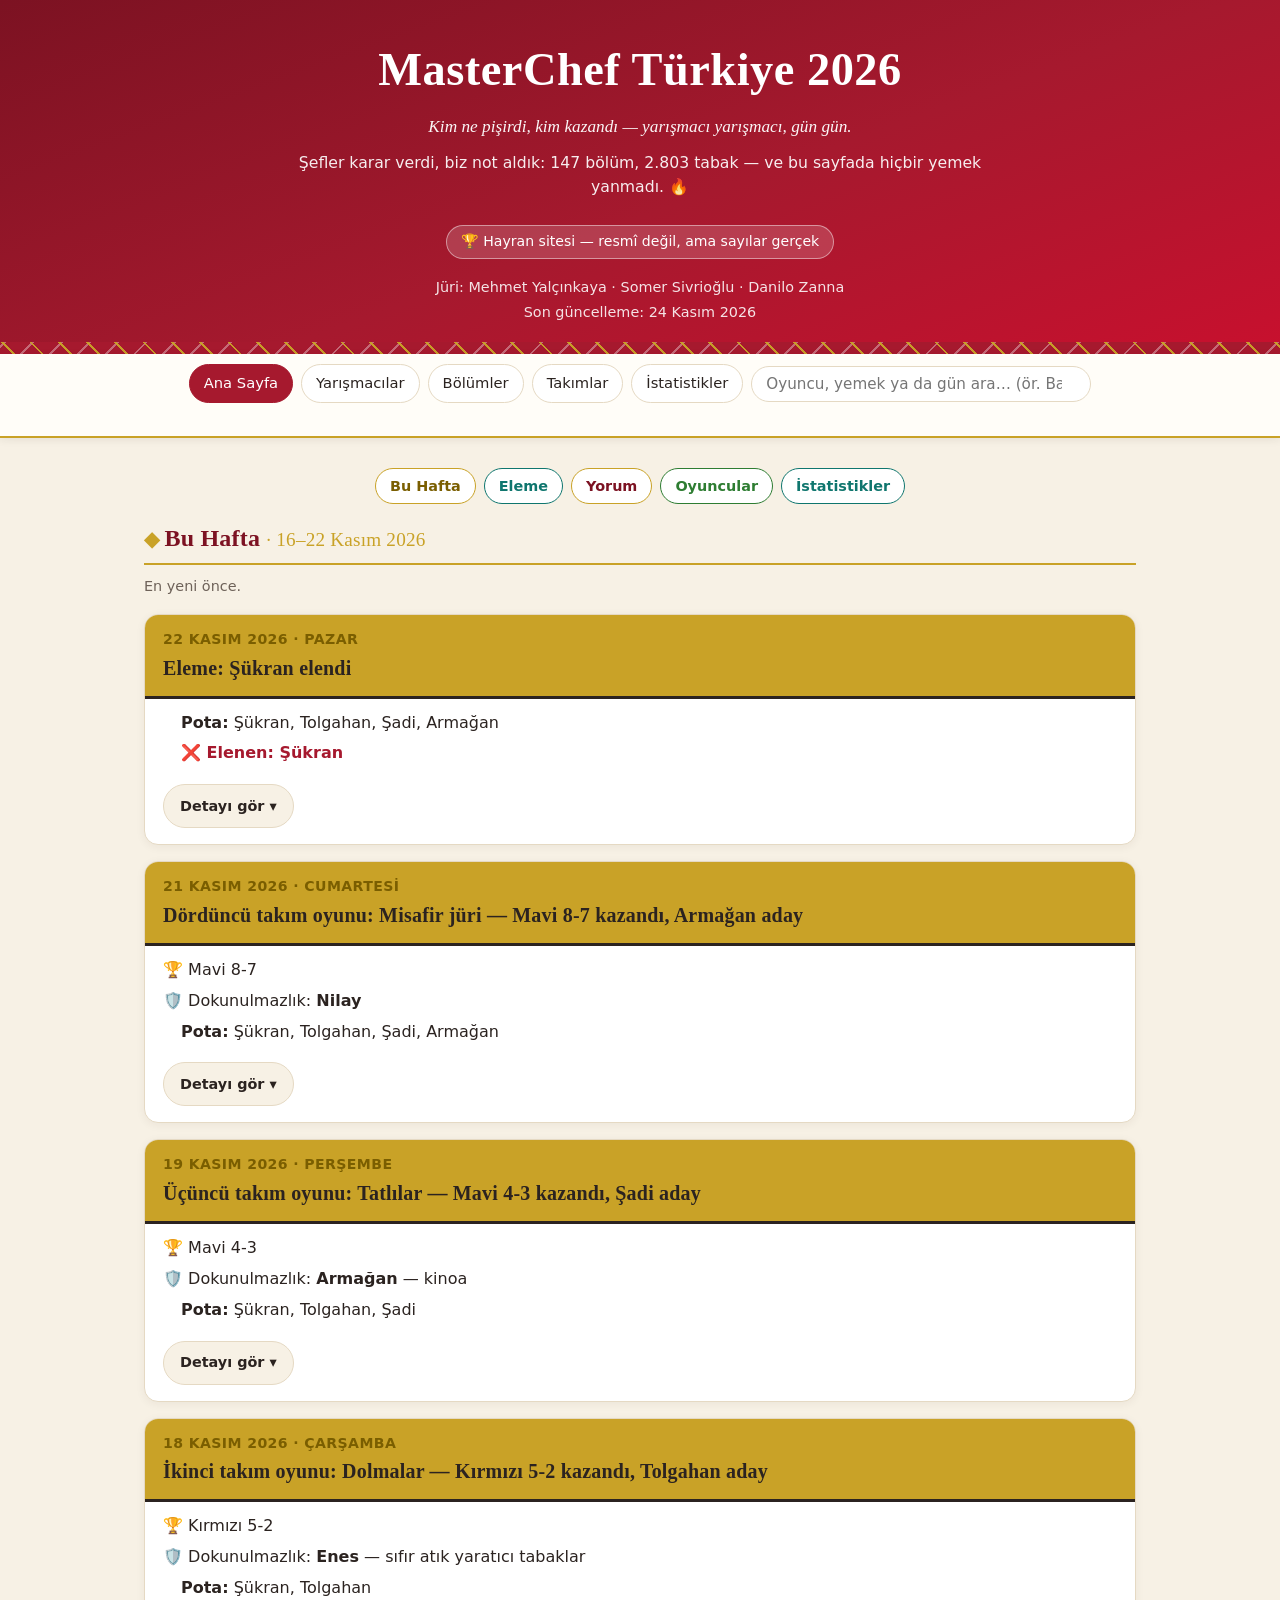
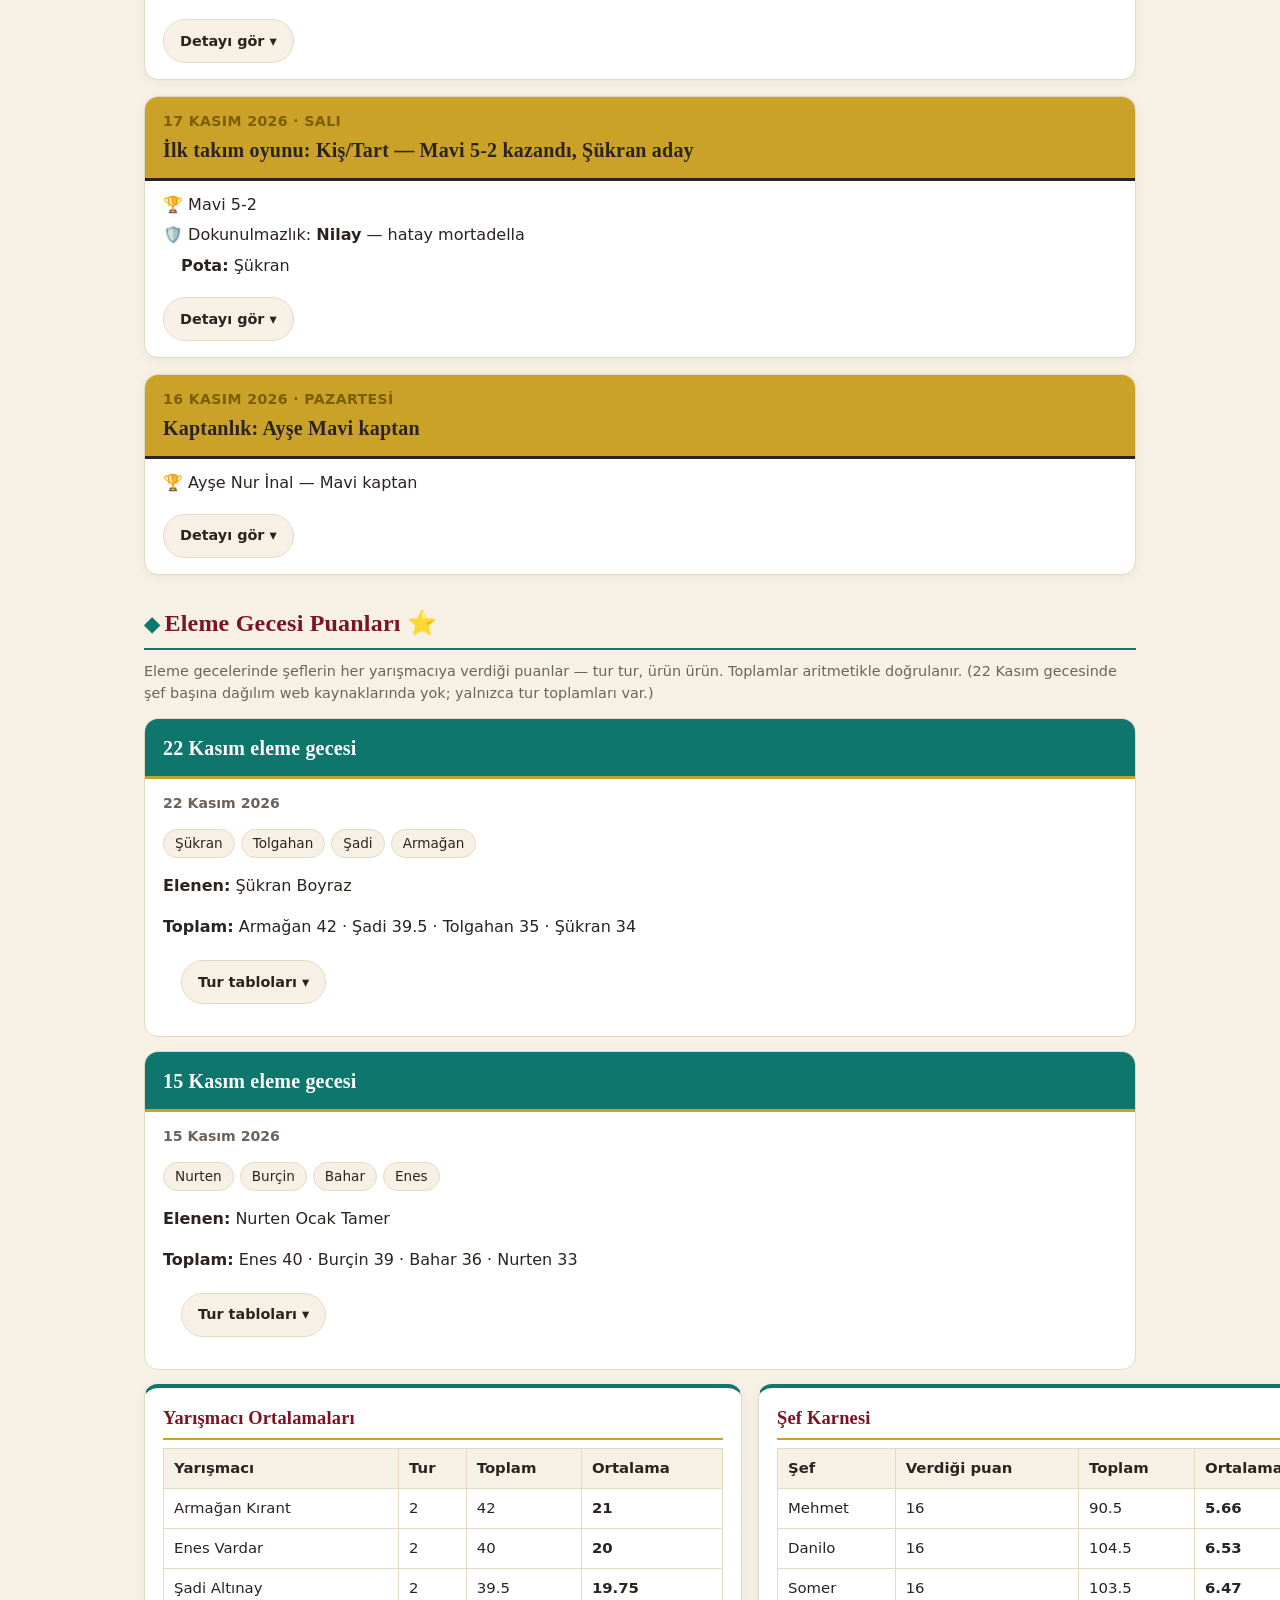
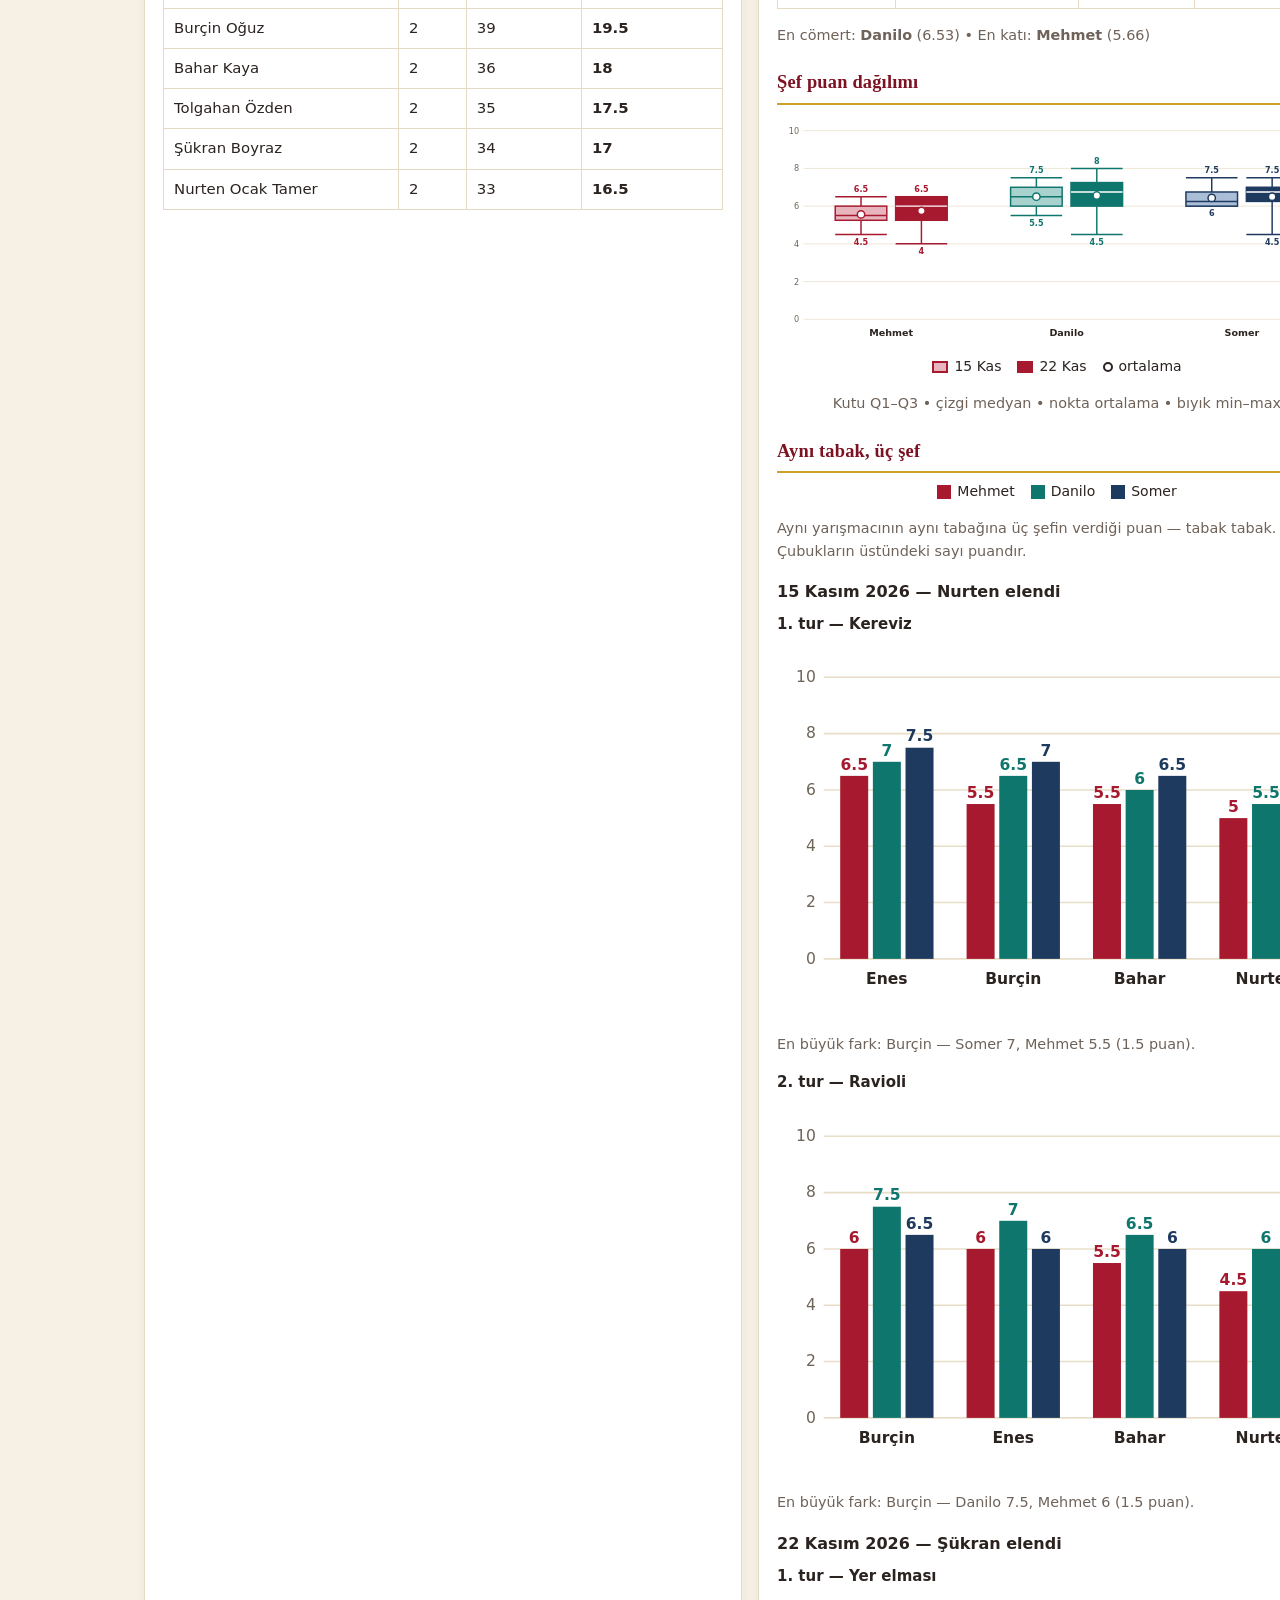
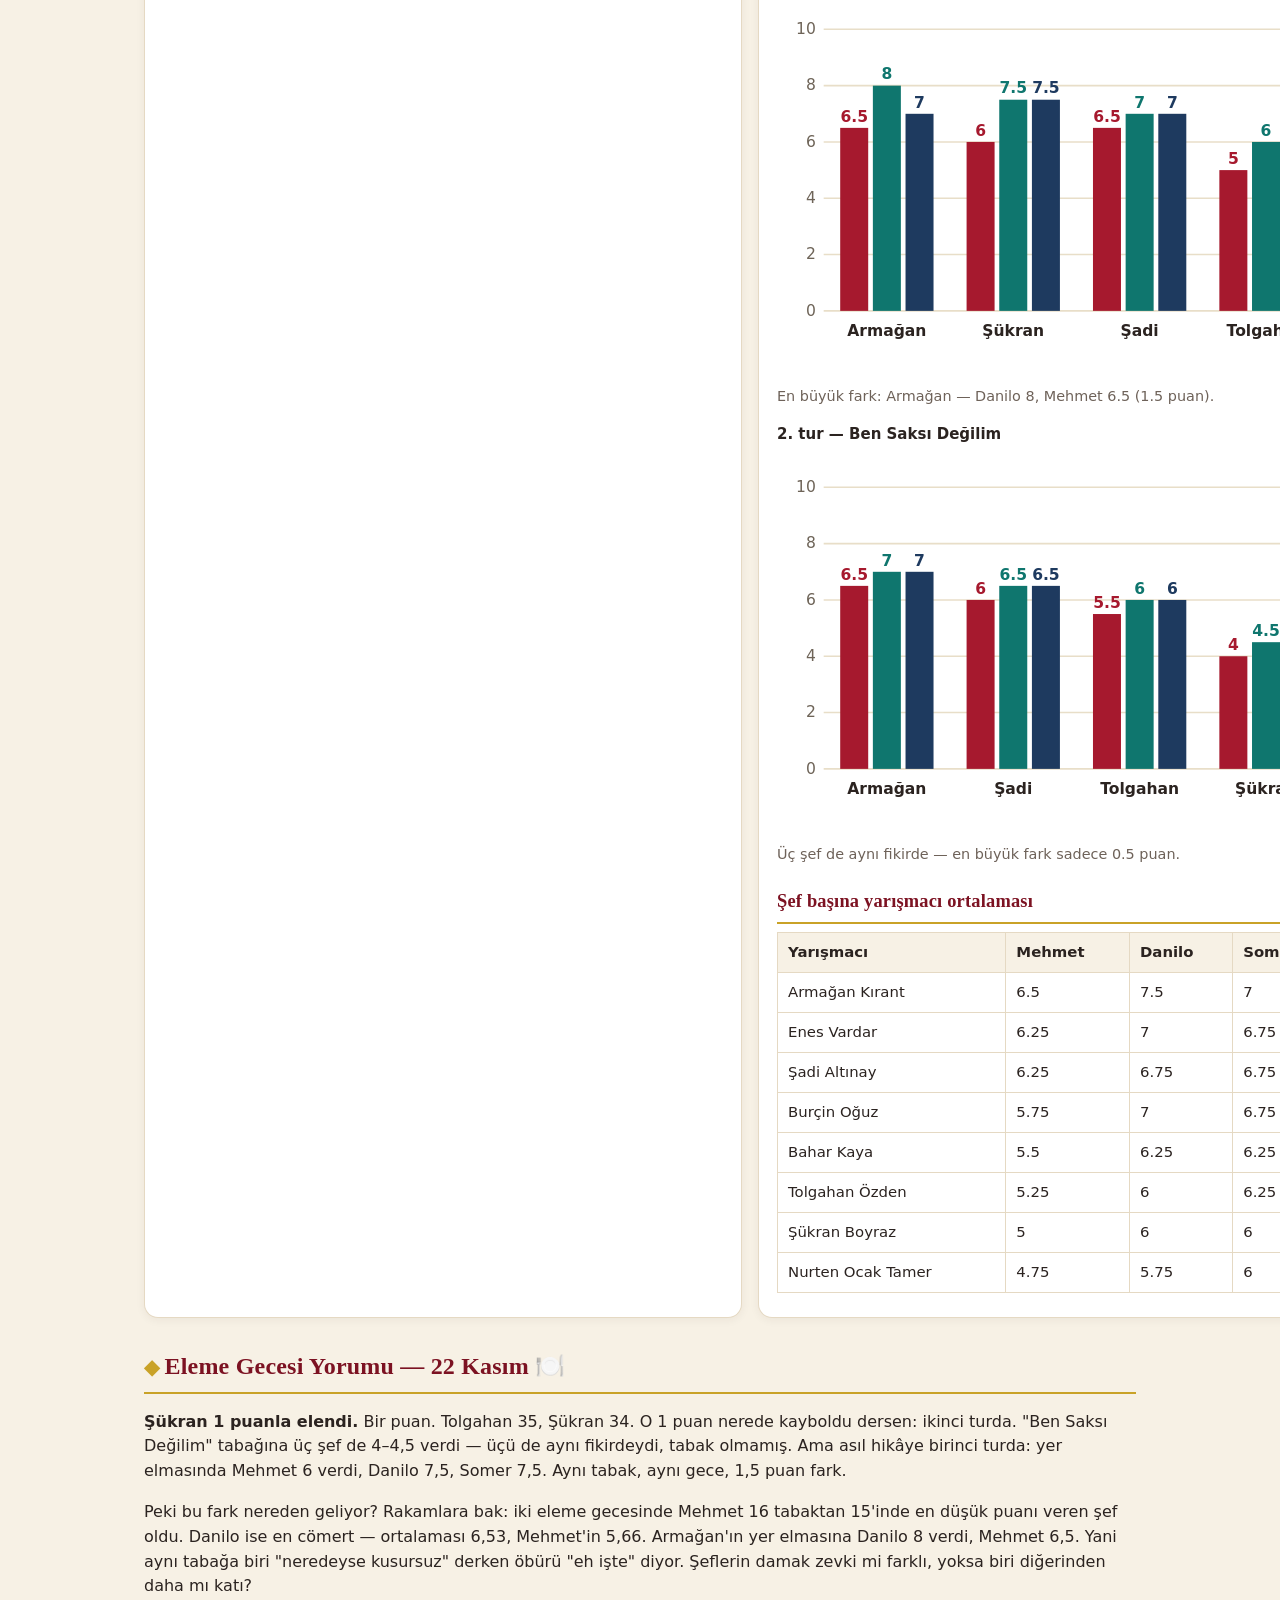
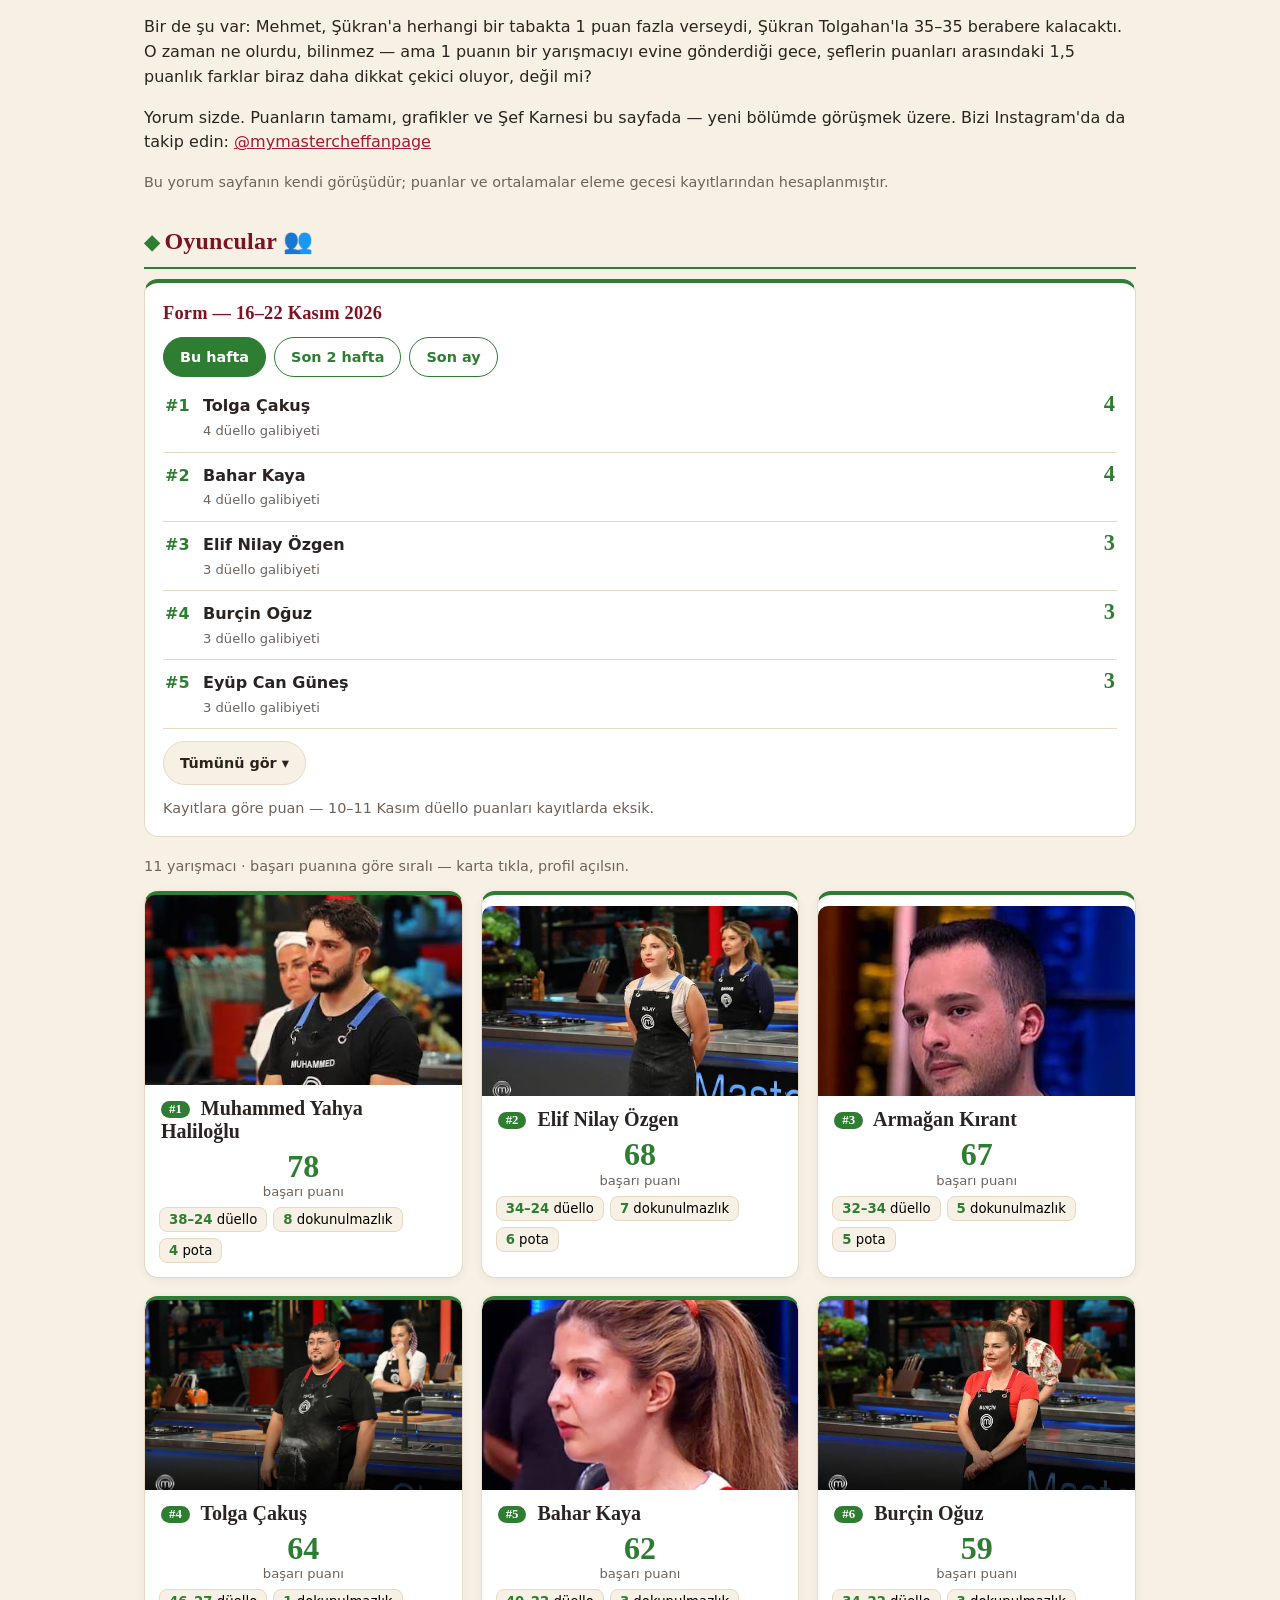
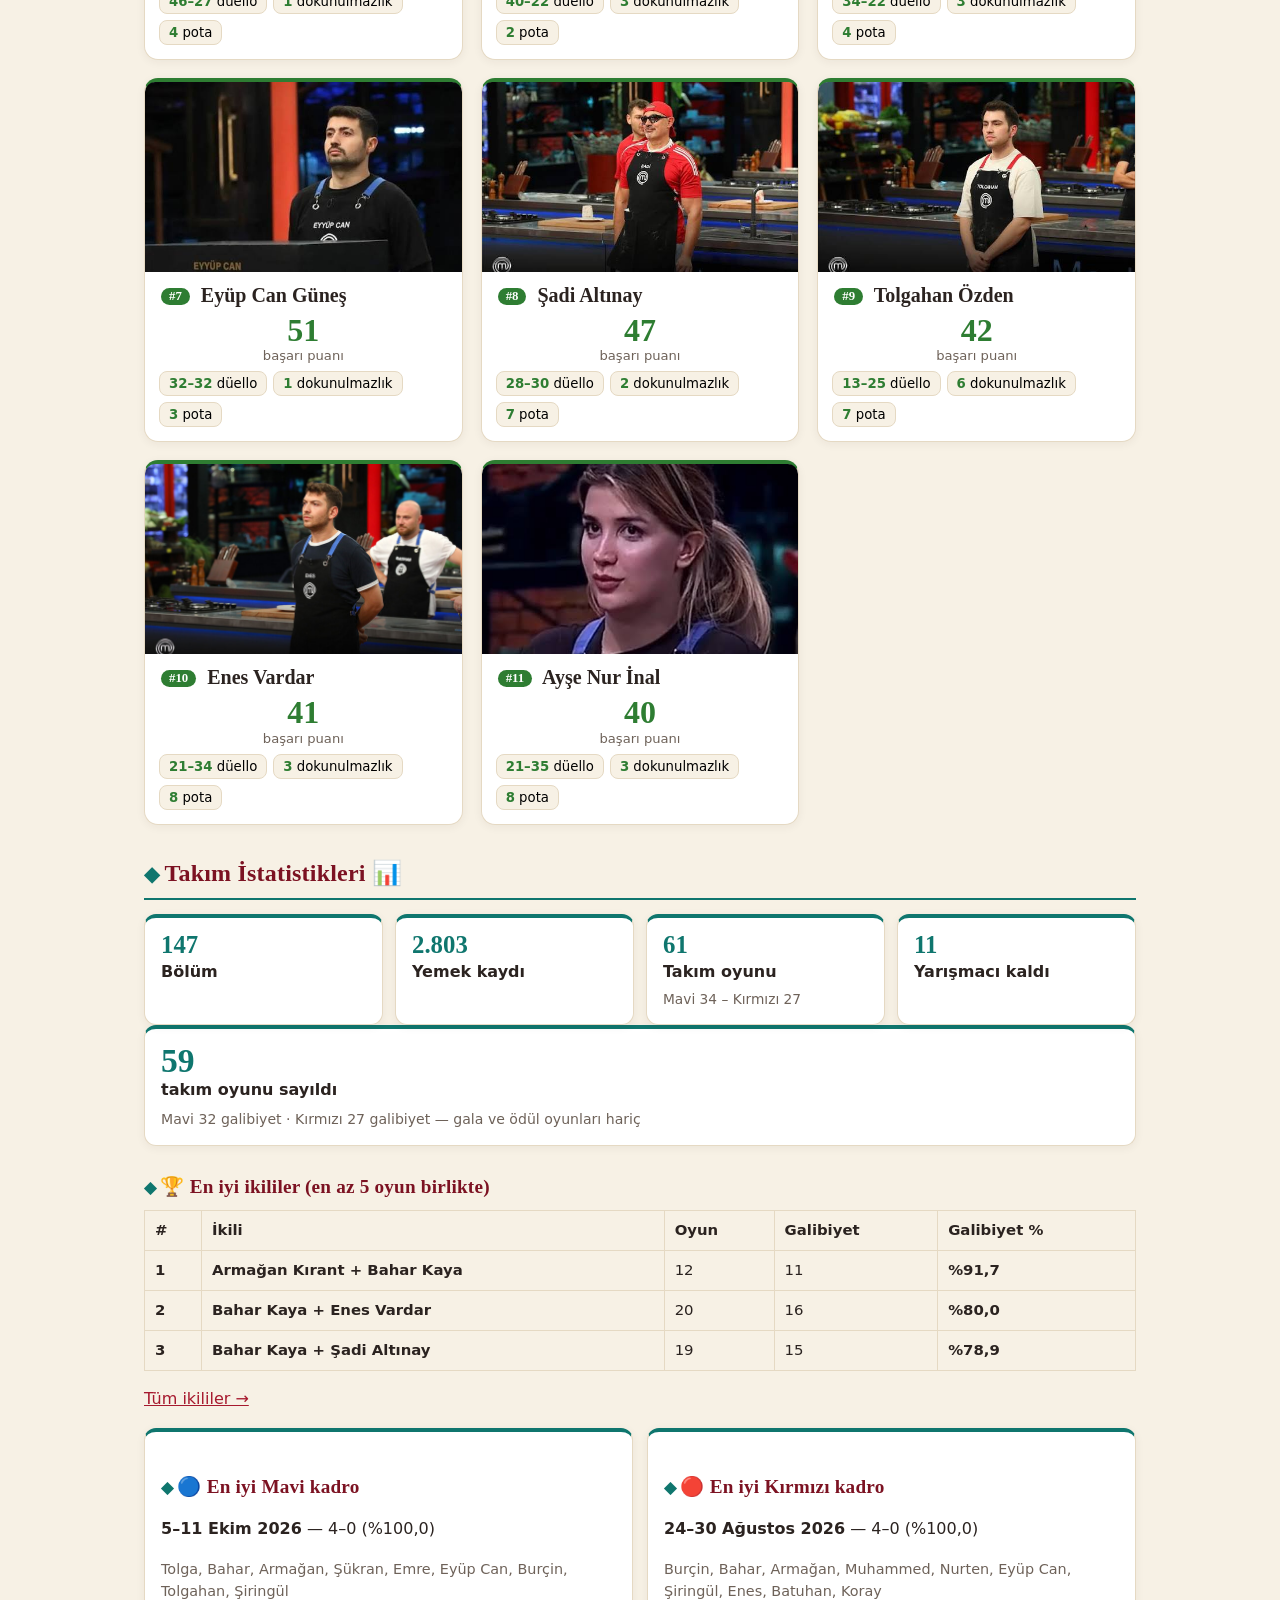
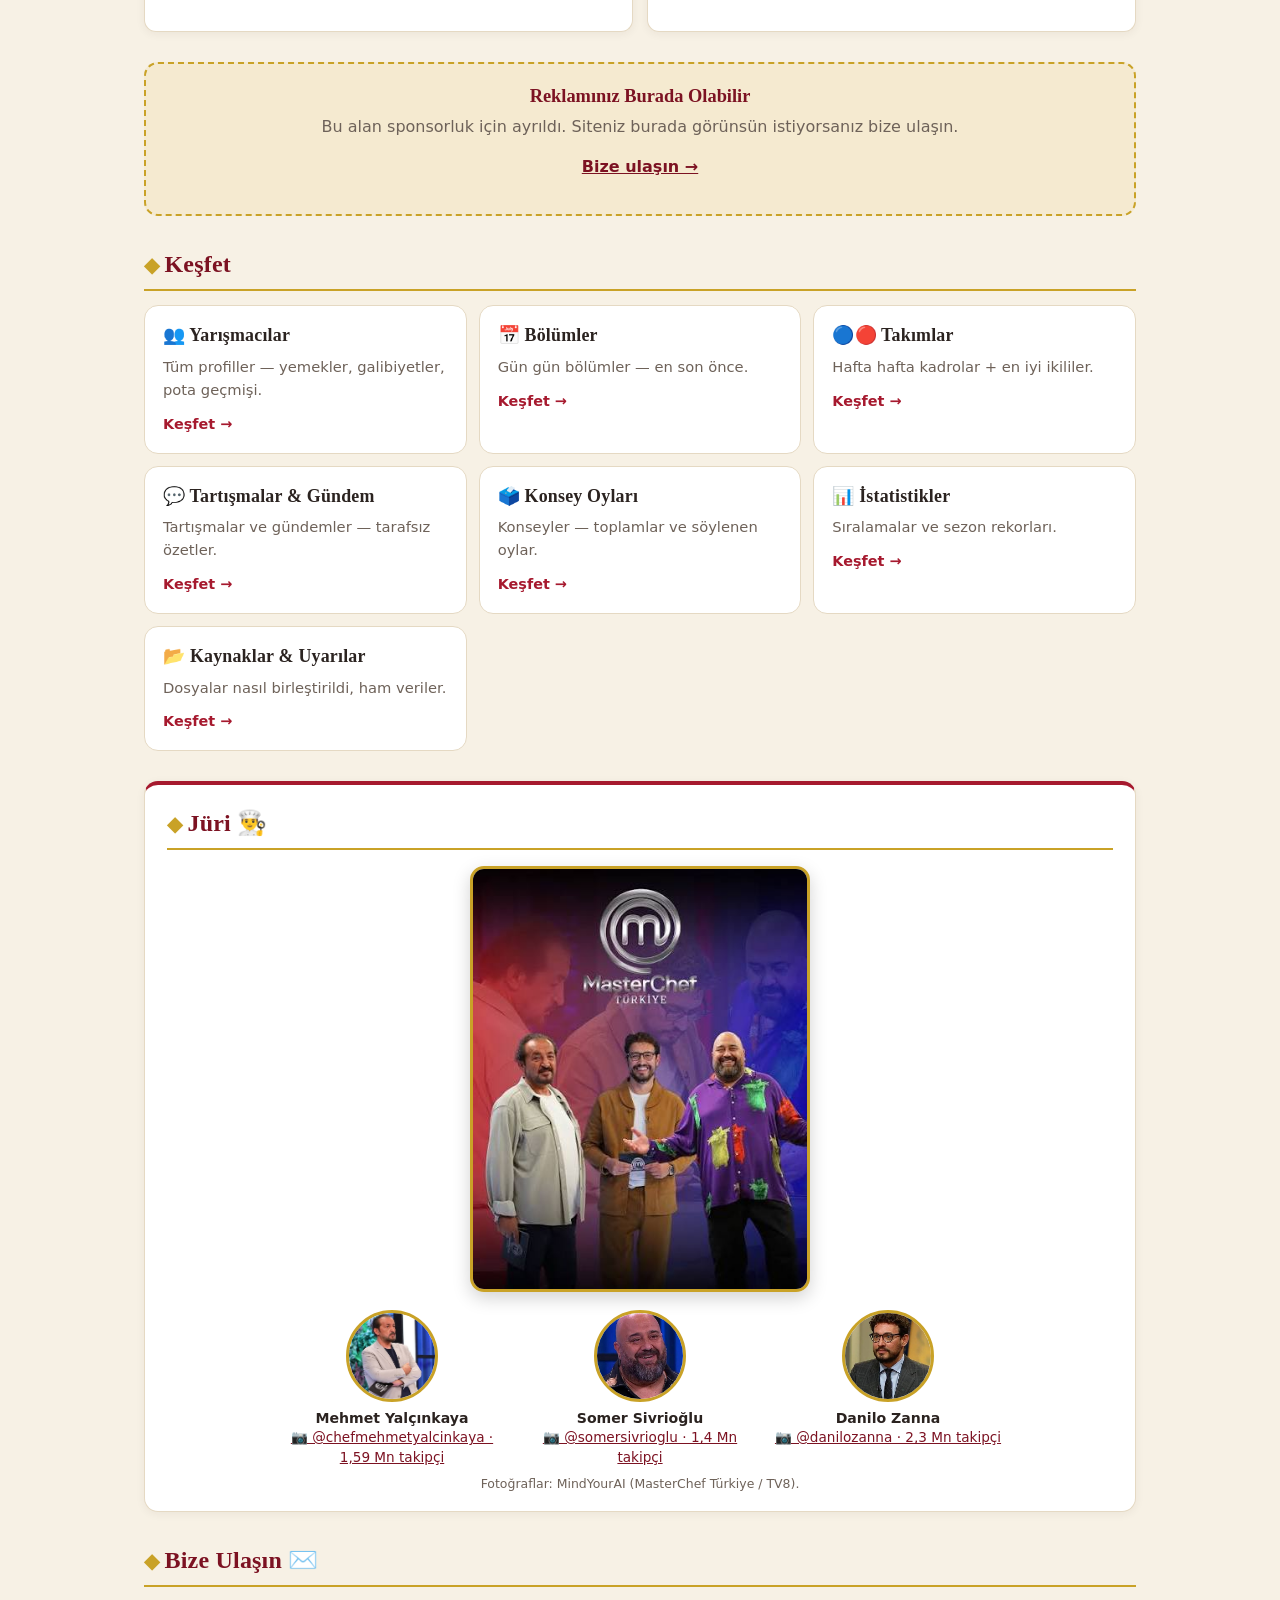
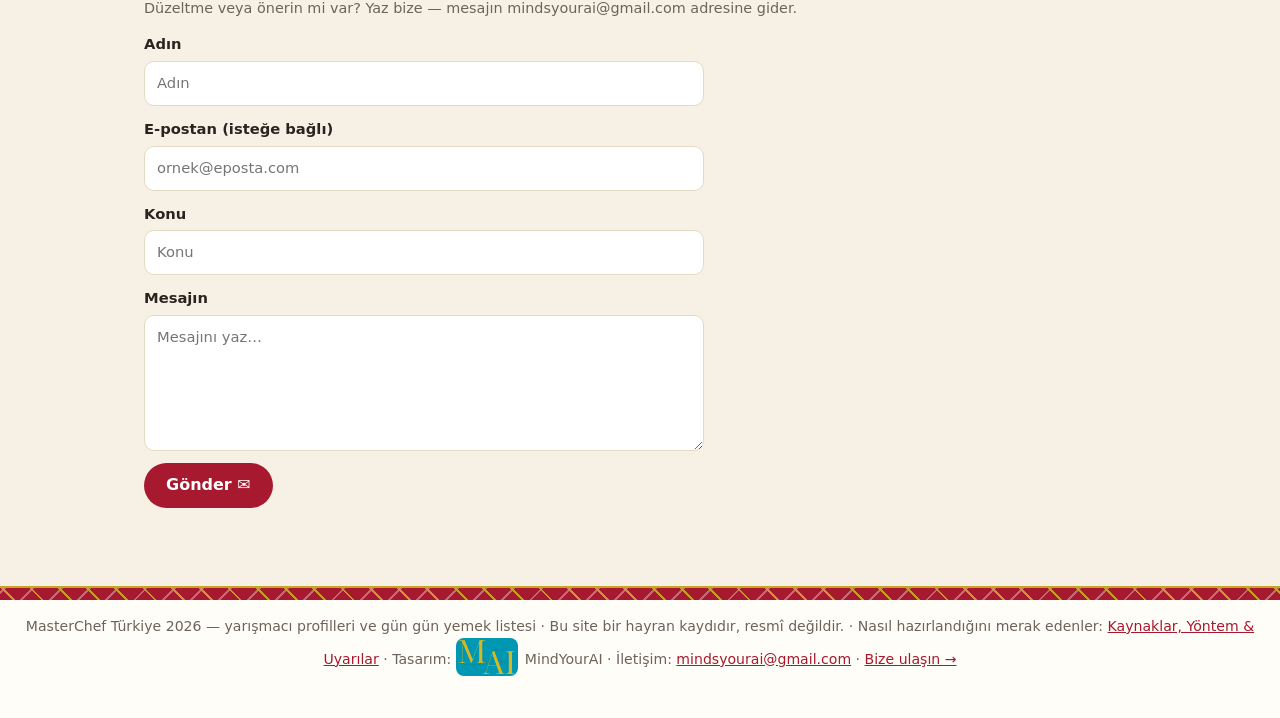
==== commit 94398931: "Bolum duzeni: Bu Hafta > Eleme > Yorum > Oyuncular > Takim > Kesfet > Juri > Iletisim" ====
--- a/index.html
+++ b/index.html
@@ -31,15 +31,36 @@
 
   <nav class="page-jump" aria-label="Sayfa içi gezinme">
     <a href="#week-current-section">Bu Hafta</a>
+    <a href="#eleme-section">Eleme</a>
+    <a href="#yorum">Yorum</a>
     <a href="#players-section">Oyuncular</a>
     <a href="#team-stats-section">İstatistikler</a>
-    <a href="#eleme-section">Eleme</a>
   </nav>
   <section id="week-current-section" aria-label="Bu hafta">
     <h2>Bu Hafta <span class="week-label" id="week-current-label"></span></h2>
     <p class="note">En yeni önce.</p>
     <div class="week-row" id="week-current"></div>
   </section>
+
+  <section id="eleme-section">
+    <h2>Eleme Gecesi Puanları ⭐</h2>
+    <p class="note">Eleme gecelerinde şeflerin her yarışmacıya verdiği puanlar — tur tur, ürün ürün. Toplamlar aritmetikle doğrulanır. (22 Kasım gecesinde şef başına dağılım web kaynaklarında yok; yalnızca tur toplamları var.)</p>
+    <div id="eleme-nights"></div>
+    <div class="eleme-cards" id="eleme-cards">
+      <div class="eleme-stat-card" id="eleme-players"></div>
+      <div class="eleme-stat-card" id="eleme-chefs"></div>
+    </div>
+  </section>
+
+  <section id="yorum" aria-label="Eleme gecesi yorumu">
+    <h2>Eleme Gecesi Yorumu — 22 Kasım 🍽️</h2>
+    <p><strong>Şükran 1 puanla elendi.</strong> Bir puan. Tolgahan 35, Şükran 34. O 1 puan nerede kayboldu dersen: ikinci turda. "Ben Saksı Değilim" tabağına üç şef de 4–4,5 verdi — üçü de aynı fikirdeydi, tabak olmamış. Ama asıl hikâye birinci turda: yer elmasında Mehmet 6 verdi, Danilo 7,5, Somer 7,5. Aynı tabak, aynı gece, 1,5 puan fark.</p>
+    <p>Peki bu fark nereden geliyor? Rakamlara bak: iki eleme gecesinde Mehmet 16 tabaktan 15'inde en düşük puanı veren şef oldu. Danilo ise en cömert — ortalaması 6,53, Mehmet'in 5,66. Armağan'ın yer elmasına Danilo 8 verdi, Mehmet 6,5. Yani aynı tabağa biri "neredeyse kusursuz" derken öbürü "eh işte" diyor. Şeflerin damak zevki mi farklı, yoksa biri diğerinden daha mı katı?</p>
+    <p>Bir de şu var: Mehmet, Şükran'a herhangi bir tabakta 1 puan fazla verseydi, Şükran Tolgahan'la 35–35 berabere kalacaktı. O zaman ne olurdu, bilinmez — ama 1 puanın bir yarışmacıyı evine gönderdiği gece, şeflerin puanları arasındaki 1,5 puanlık farklar biraz daha dikkat çekici oluyor, değil mi?</p>
+    <p>Yorum sizde. Puanların tamamı, grafikler ve Şef Karnesi bu sayfada — yeni bölümde görüşmek üzere. Bizi Instagram'da da takip edin: <a href="https://www.instagram.com/mymastercheffanpage/" target="_blank" rel="noopener">@mymastercheffanpage</a></p>
+    <p class="note">Bu yorum sayfanın kendi görüşüdür; puanlar ve ortalamalar eleme gecesi kayıtlarından hesaplanmıştır.</p>
+  </section>
+
   <section id="players-section">
     <h2>Oyuncular 👥</h2>
     <div class="form-board" id="form-board">
@@ -58,20 +79,13 @@
     <div class="players-grid" id="players-grid"></div>
     <div id="contestant-detail" class="detail-panel" hidden></div>
   </section>
+
   <section id="team-stats-section">
     <h2>Takım İstatistikleri 📊</h2>
     <div class="season-grid" id="season-band-grid"></div>
     <div id="team-combos" data-summary="1"></div>
   </section>
-  <section id="eleme-section">
-    <h2>Eleme Gecesi Puanları ⭐</h2>
-    <p class="note">Eleme gecelerinde şeflerin her yarışmacıya verdiği puanlar — tur tur, ürün ürün. Toplamlar aritmetikle doğrulanır. (22 Kasım gecesinde şef başına dağılım web kaynaklarında yok; yalnızca tur toplamları var.)</p>
-    <div id="eleme-nights"></div>
-    <div class="eleme-cards" id="eleme-cards">
-      <div class="eleme-stat-card" id="eleme-players"></div>
-      <div class="eleme-stat-card" id="eleme-chefs"></div>
-    </div>
-  </section>
+
   <section class="ad-slot" aria-label="Reklam alanı">
     <p class="ad-title">Reklamınız Burada Olabilir</p>
     <p class="ad-text">Bu alan sponsorluk için ayrıldı. Siteniz burada görünsün istiyorsanız bize ulaşın.</p>
@@ -91,7 +105,6 @@
     </div>
   </section>
 
-
   <section id="juri" aria-label="Jüri">
     <h2>Jüri 👨‍🍳</h2>
     <img class="hero-poster" src="images/masterchef-grup.jpg" alt="MasterChef Türkiye 2026 — üç jüri üyesi: Mehmet Yalçınkaya, Somer Sivrioğlu ve Danilo Zanna" loading="lazy">
@@ -101,15 +114,6 @@
       <figure class="judge"><img src="images/danilo-zanna.jpg" alt="Danilo Zanna" loading="lazy"><figcaption>Danilo Zanna<span class="judge-note"><a class="insta-link" href="https://www.instagram.com/danilozanna" target="_blank" rel="noopener">📷 @danilozanna · 2,3 Mn takipçi</a></span></figcaption></figure>
     </div>
     <p class="photo-credit">Fotoğraflar: MindYourAI (MasterChef Türkiye / TV8).</p>
-  </section>
-
-  <section id="yorum" aria-label="Eleme gecesi yorumu">
-    <h2>Eleme Gecesi Yorumu — 22 Kasım 🍽️</h2>
-    <p><strong>Şükran 1 puanla elendi.</strong> Bir puan. Tolgahan 35, Şükran 34. O 1 puan nerede kayboldu dersen: ikinci turda. "Ben Saksı Değilim" tabağına üç şef de 4–4,5 verdi — üçü de aynı fikirdeydi, tabak olmamış. Ama asıl hikâye birinci turda: yer elmasında Mehmet 6 verdi, Danilo 7,5, Somer 7,5. Aynı tabak, aynı gece, 1,5 puan fark.</p>
-    <p>Peki bu fark nereden geliyor? Rakamlara bak: iki eleme gecesinde Mehmet 16 tabaktan 15'inde en düşük puanı veren şef oldu. Danilo ise en cömert — ortalaması 6,53, Mehmet'in 5,66. Armağan'ın yer elmasına Danilo 8 verdi, Mehmet 6,5. Yani aynı tabağa biri "neredeyse kusursuz" derken öbürü "eh işte" diyor. Şeflerin damak zevki mi farklı, yoksa biri diğerinden daha mı katı?</p>
-    <p>Bir de şu var: Mehmet, Şükran'a herhangi bir tabakta 1 puan fazla verseydi, Şükran Tolgahan'la 35–35 berabere kalacaktı. O zaman ne olurdu, bilinmez — ama 1 puanın bir yarışmacıyı evine gönderdiği gece, şeflerin puanları arasındaki 1,5 puanlık farklar biraz daha dikkat çekici oluyor, değil mi?</p>
-    <p>Yorum sizde. Puanların tamamı, grafikler ve Şef Karnesi bu sayfada — yeni bölümde görüşmek üzere. Bizi Instagram'da da takip edin: <a href="https://www.instagram.com/mymastercheffanpage/" target="_blank" rel="noopener">@mymastercheffanpage</a></p>
-    <p class="note">Bu yorum sayfanın kendi görüşüdür; puanlar ve ortalamalar eleme gecesi kayıtlarından hesaplanmıştır.</p>
   </section>
 
   <section id="iletisim" aria-label="İletişim">
